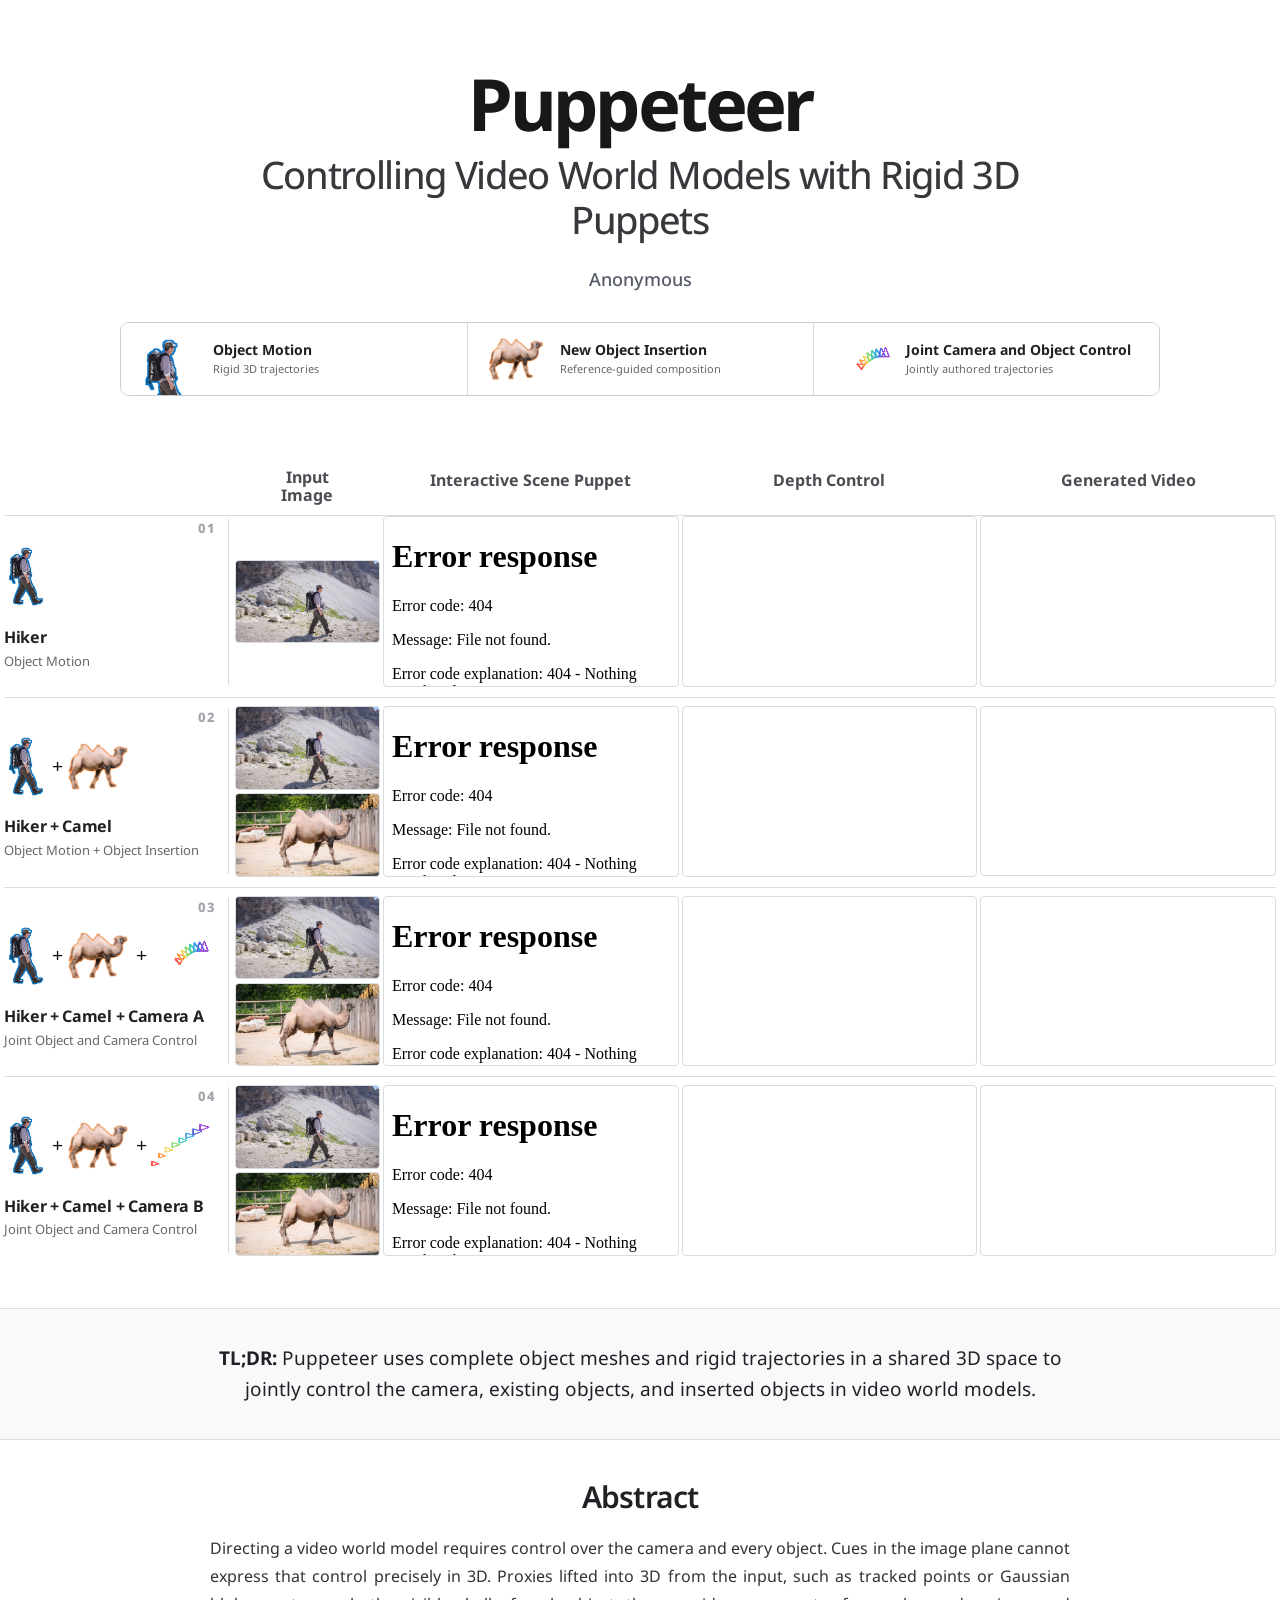
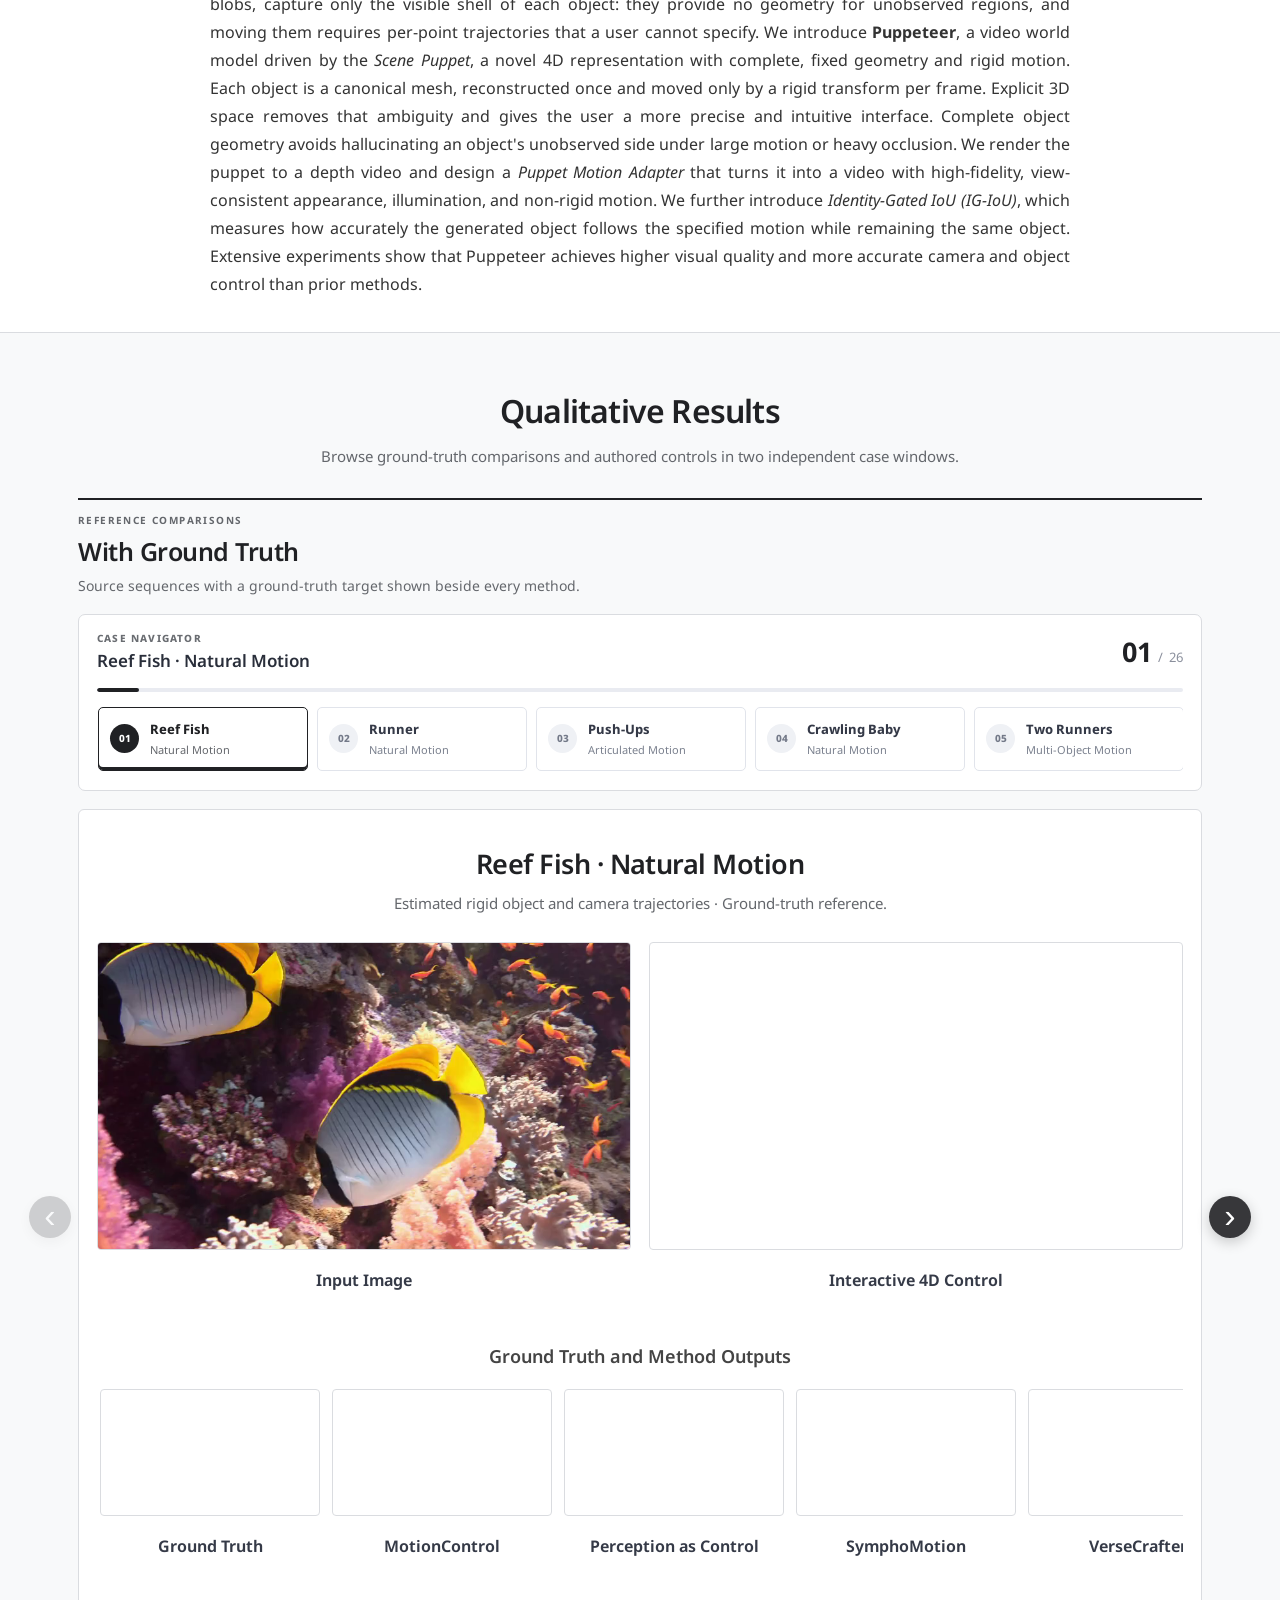
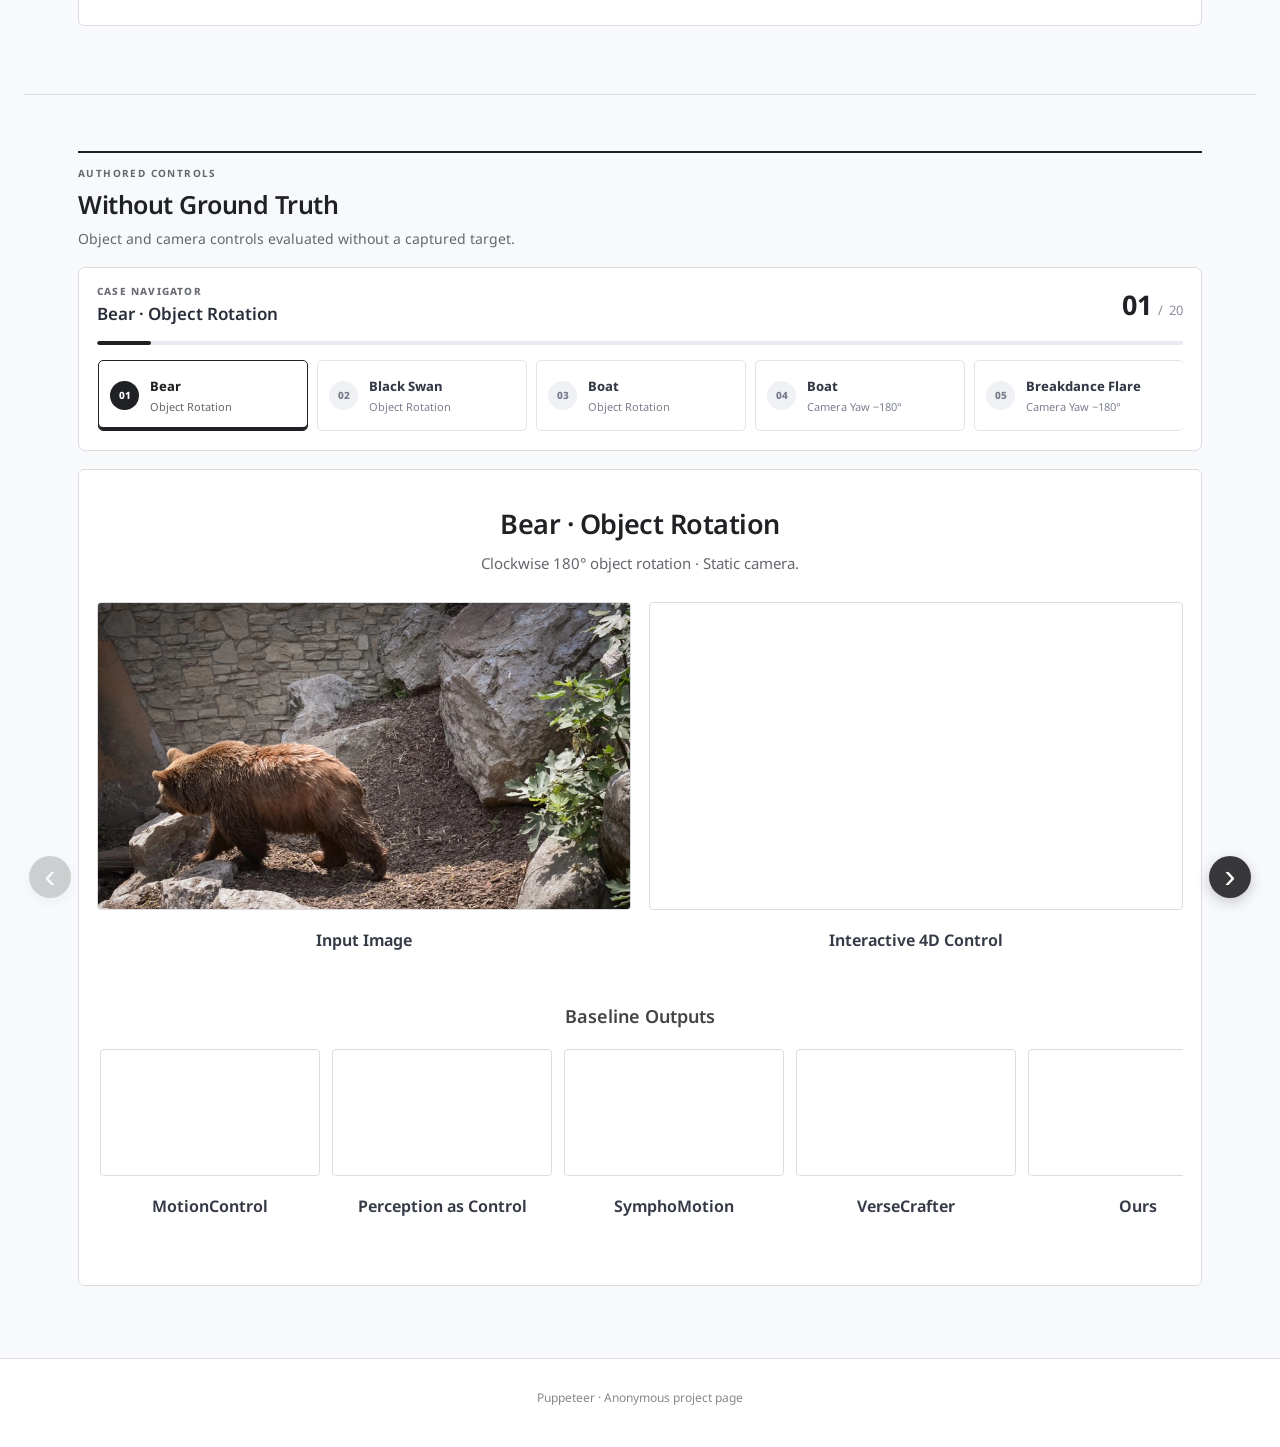
==== index.html @ ed41c6e8 "Add two game-motion GT qualitative cases Co-authored-by: Cursor <cursoragent@cursor.com>" ====
<!doctype html>
<html lang="en">
<head>
  <meta charset="utf-8">
  <meta name="viewport" content="width=device-width, initial-scale=1">
  <meta name="color-scheme" content="light">
  <meta
    name="description"
    content="Puppeteer controls video world models with complete object geometry and rigid motion in a shared 3D space."
  >
  <title>Puppeteer — Controlling Video World Models with Rigid 3D Puppets</title>
  <link
    rel="stylesheet"
    href="https://fonts.googleapis.com/css?family=Google+Sans|Noto+Sans|Castoro"
  >
  <link rel="stylesheet" href="./project-page.css?v=20260909-1542">
  <script defer src="./qualitative-cases.js?v=20260909-1542"></script>
</head>
<body>
  <header class="publication-hero">
    <div class="publication-container">
      <div class="project-name">Puppeteer</div>
      <h1 class="publication-title">
        Controlling Video World Models with Rigid 3D Puppets
      </h1>

      <div class="publication-authors">
        <span class="author-block">Anonymous</span>
      </div>

      <div class="hero-features" aria-label="Puppeteer capabilities">
        <div class="hero-feature is-object-motion">
          <span class="hero-feature-icon" aria-hidden="true">
            <img src="./assets/feature-hiker.png" alt="">
          </span>
          <span>
            <strong>Object Motion</strong>
            <small>Rigid 3D trajectories</small>
          </span>
        </div>
        <div class="hero-feature is-object-insertion">
          <span class="hero-feature-icon" aria-hidden="true">
            <img src="./assets/feature-camel.png" alt="">
          </span>
          <span>
            <strong>New Object Insertion</strong>
            <small>Reference-guided composition</small>
          </span>
        </div>
        <div class="hero-feature is-joint-control">
          <span class="hero-feature-icon" aria-hidden="true">
            <img src="./assets/feature-camera-triangle.png" alt="">
          </span>
          <span>
            <strong>Joint Camera and Object Control</strong>
            <small>Jointly authored trajectories</small>
          </span>
        </div>
      </div>
    </div>
  </header>

  <section class="paper-section is-soft tldr-section">
    <div class="text-container">
      <p class="tldr">
        <strong>TL;DR:</strong>
        Puppeteer uses complete object meshes and rigid trajectories in a
        shared 3D space to jointly control the camera, existing objects, and
        inserted objects in video world models.
      </p>
    </div>
  </section>

  <section class="paper-section abstract-section">
    <div class="text-container">
      <h2 class="section-title">Abstract</h2>
      <p class="abstract-copy">
        Directing a video world model requires control over the camera and
        every object. Cues in the image plane cannot express that control
        precisely in 3D. Proxies lifted into 3D from the input, such as
        tracked points or Gaussian blobs, capture only the visible shell of
        each object: they provide no geometry for unobserved regions, and
        moving them requires per-point trajectories that a user cannot
        specify. We introduce <strong>Puppeteer</strong>, a video world model
        driven by the <em>Scene Puppet</em>, a novel 4D representation with
        complete, fixed geometry and rigid motion. Each object is a canonical
        mesh, reconstructed once and moved only by a rigid transform per
        frame. Explicit 3D space removes that ambiguity and gives the user a
        more precise and intuitive interface. Complete object geometry avoids
        hallucinating an object's unobserved side under large motion or heavy
        occlusion. We render the puppet to a depth video and design a
        <em>Puppet Motion Adapter</em> that turns it into a video with
        high-fidelity, view-consistent appearance, illumination, and non-rigid
        motion. We further introduce <em>Identity-Gated IoU (IG-IoU)</em>,
        which measures how accurately the generated object follows the
        specified motion while remaining the same object. Extensive
        experiments show that Puppeteer achieves higher visual quality and
        more accurate camera and object control than prior methods.
      </p>
    </div>
  </section>

  <section class="teaser-section">
    <main class="teaser-container">
      <div class="teaser-column-headings" aria-hidden="true">
        <span></span>
        <span class="teaser-heading-input">Input<br>Image</span>
        <span class="teaser-heading-puppet">Interactive Scene Puppet</span>
        <span class="teaser-heading-depth">Depth Control</span>
        <span class="teaser-heading-video">Generated Video</span>
      </div>

      <article
        class="case feature-row is-object-motion"
        aria-labelledby="feature-object-motion"
      >
        <aside class="feature-rail">
          <span class="feature-row-index">01</span>
          <div class="feature-row-visual feature-equation" aria-hidden="true">
            <span class="feature-module is-hiker-module">
              <img src="./assets/feature-hiker.png" alt="">
            </span>
          </div>
          <h2 id="feature-object-motion">Hiker</h2>
          <p>Object Motion</p>
        </aside>
        <div class="media-grid">
          <div class="teaser-input-stack is-single-input">
            <figure class="media-card">
              <figcaption class="media-title">Hiker Input</figcaption>
              <div class="media-frame">
                <img
                  src="./assets/case-1-input.png"
                  alt="Input image of a hiker"
                >
              </div>
            </figure>
          </div>

          <figure class="media-card">
            <figcaption class="media-title">
              Interactive Scene Puppet
            </figcaption>
            <div class="media-frame">
              <iframe
                src="./viser-client/?playbackPath=../assets/case-1-scene.viser"
                title="Interactive 4D scene for object motion"
                loading="lazy"
                allow="fullscreen"
              ></iframe>
            </div>
          </figure>

          <figure class="media-card">
            <figcaption class="media-title">Depth Control</figcaption>
            <div class="media-frame">
              <video autoplay muted loop playsinline preload="metadata">
                <source src="./assets/case-1-depth.mp4" type="video/mp4">
              </video>
            </div>
          </figure>

          <figure class="media-card">
            <figcaption class="media-title">Generated Video</figcaption>
            <div class="media-frame">
              <video autoplay muted loop playsinline preload="metadata">
                <source
                  src="./assets/case-1-generated.mp4"
                  type="video/mp4"
                >
              </video>
            </div>
          </figure>
        </div>
      </article>

      <article
        class="case feature-row is-object-insertion"
        aria-labelledby="feature-object-insertion"
      >
        <aside class="feature-rail">
          <span class="feature-row-index">02</span>
          <div class="feature-row-visual feature-equation" aria-hidden="true">
            <span class="feature-module is-hiker-module">
              <img src="./assets/feature-hiker.png" alt="">
            </span>
            <span class="feature-plus">+</span>
            <span class="feature-module is-camel-module">
              <img src="./assets/feature-camel.png" alt="">
            </span>
          </div>
          <h2 id="feature-object-insertion">Hiker + Camel</h2>
          <p>Object Motion + Object Insertion</p>
        </aside>
        <div class="media-grid">
          <div class="teaser-input-stack">
            <figure class="media-card">
              <figcaption class="media-title">Hiker Input</figcaption>
              <div class="media-frame">
                <img
                  src="./assets/case-1-input.png"
                  alt="Original input image of the hiker"
                >
              </div>
            </figure>

            <figure class="media-card">
              <figcaption class="media-title">Camel Input</figcaption>
              <div class="media-frame">
                <img
                  src="./assets/new-object-camel.jpg"
                  alt="Input image of a camel"
                >
              </div>
            </figure>
          </div>

          <figure class="media-card">
            <figcaption class="media-title">
              Interactive Scene Puppet
            </figcaption>
            <div class="media-frame">
              <iframe
                src="./viser-client/?playbackPath=../assets/case-2-scene.viser"
                title="Interactive 4D scene with a newly inserted object"
                loading="lazy"
                allow="fullscreen"
              ></iframe>
            </div>
          </figure>

          <figure class="media-card">
            <figcaption class="media-title">Depth Control</figcaption>
            <div class="media-frame">
              <video autoplay muted loop playsinline preload="metadata">
                <source src="./assets/case-2-depth.mp4" type="video/mp4">
              </video>
            </div>
          </figure>

          <figure class="media-card">
            <figcaption class="media-title">Generated Video</figcaption>
            <div class="media-frame">
              <video autoplay muted loop playsinline preload="metadata">
                <source
                  src="./assets/case-2-generated.mp4"
                  type="video/mp4"
                >
              </video>
            </div>
          </figure>
        </div>
      </article>

      <article
        class="case feature-row is-joint-control"
        aria-labelledby="feature-joint-control-a"
      >
        <aside class="feature-rail">
          <span class="feature-row-index">03</span>
          <div class="feature-row-visual feature-equation" aria-hidden="true">
            <span class="feature-module is-hiker-module">
              <img src="./assets/feature-hiker.png" alt="">
            </span>
            <span class="feature-plus">+</span>
            <span class="feature-module is-camel-module">
              <img src="./assets/feature-camel.png" alt="">
            </span>
            <span class="feature-plus">+</span>
            <span class="feature-module is-camera-module">
              <img src="./assets/feature-camera-triangle.png" alt="">
            </span>
          </div>
          <h2 id="feature-joint-control-a">Hiker + Camel + Camera A</h2>
          <p>Joint Object and Camera Control</p>
        </aside>
        <div class="media-grid">
          <div class="teaser-input-stack">
            <figure class="media-card">
              <figcaption class="media-title">Hiker Input</figcaption>
              <div class="media-frame">
                <img
                  src="./assets/case-1-input.png"
                  alt="Original input image of the hiker"
                >
              </div>
            </figure>

            <figure class="media-card">
              <figcaption class="media-title">Camel Input</figcaption>
              <div class="media-frame">
                <img
                  src="./assets/new-object-camel.jpg"
                  alt="Input image of a camel"
                >
              </div>
            </figure>
          </div>

          <figure class="media-card">
            <figcaption class="media-title">
              Interactive Scene Puppet
            </figcaption>
            <div class="media-frame">
              <iframe
                src="./viser-client/?playbackPath=../assets/case-3-scene.viser"
                title="Interactive 4D scene for camera trajectory A"
                loading="lazy"
                allow="fullscreen"
              ></iframe>
            </div>
          </figure>

          <figure class="media-card">
            <figcaption class="media-title">Depth Control</figcaption>
            <div class="media-frame">
              <video autoplay muted loop playsinline preload="metadata">
                <source src="./assets/case-3-depth.mp4" type="video/mp4">
              </video>
            </div>
          </figure>

          <figure class="media-card">
            <figcaption class="media-title">Generated Video</figcaption>
            <div class="media-frame">
              <video autoplay muted loop playsinline preload="metadata">
                <source
                  src="./assets/case-3-generated.mp4"
                  type="video/mp4"
                >
              </video>
            </div>
          </figure>
        </div>
      </article>

      <article
        class="case feature-row is-joint-control"
        aria-labelledby="feature-joint-control-b"
      >
        <aside class="feature-rail">
          <span class="feature-row-index">04</span>
          <div class="feature-row-visual feature-equation" aria-hidden="true">
            <span class="feature-module is-hiker-module">
              <img src="./assets/feature-hiker.png" alt="">
            </span>
            <span class="feature-plus">+</span>
            <span class="feature-module is-camel-module">
              <img src="./assets/feature-camel.png" alt="">
            </span>
            <span class="feature-plus">+</span>
            <span class="feature-module is-camera-module">
              <img src="./assets/feature-camera-path-b.png" alt="">
            </span>
          </div>
          <h2 id="feature-joint-control-b">Hiker + Camel + Camera B</h2>
          <p>Joint Object and Camera Control</p>
        </aside>
        <div class="media-grid">
          <div class="teaser-input-stack">
            <figure class="media-card">
              <figcaption class="media-title">Hiker Input</figcaption>
              <div class="media-frame">
                <img
                  src="./assets/case-1-input.png"
                  alt="Original input image of the hiker"
                >
              </div>
            </figure>

            <figure class="media-card">
              <figcaption class="media-title">Camel Input</figcaption>
              <div class="media-frame">
                <img
                  src="./assets/new-object-camel.jpg"
                  alt="Input image of a camel"
                >
              </div>
            </figure>
          </div>

          <figure class="media-card">
            <figcaption class="media-title">
              Interactive Scene Puppet
            </figcaption>
            <div class="media-frame">
              <iframe
                src="./viser-client/?playbackPath=../assets/case-5-scene.viser"
                title="Interactive 4D scene for camera trajectory B"
                loading="lazy"
                allow="fullscreen"
              ></iframe>
            </div>
          </figure>

          <figure class="media-card">
            <figcaption class="media-title">Depth Control</figcaption>
            <div class="media-frame">
              <video autoplay muted loop playsinline preload="metadata">
                <source src="./assets/case-5-depth.mp4" type="video/mp4">
              </video>
            </div>
          </figure>

          <figure class="media-card">
            <figcaption class="media-title">Generated Video</figcaption>
            <div class="media-frame">
              <video autoplay muted loop playsinline preload="metadata">
                <source
                  src="./assets/case-5-generated.mp4"
                  type="video/mp4"
                >
              </video>
            </div>
          </figure>
        </div>
      </article>
    </main>
  </section>

  <section class="qualitative-section">
    <div class="qualitative-container">
      <header class="qualitative-header">
        <h2>Qualitative Results</h2>
        <p>
          Browse ground-truth comparisons and authored controls in two
          independent case windows.
        </p>
      </header>

      <section
        class="qualitative-group"
        aria-labelledby="ground-truth-results-title"
      >
        <header class="qualitative-group-header">
          <span>Reference Comparisons</span>
          <h3 id="ground-truth-results-title">With Ground Truth</h3>
          <p>
            Source sequences with a ground-truth target shown beside every
            method.
          </p>
        </header>
        <div
          id="qualitative-ground-truth-cases"
          class="qualitative-cases"
        ></div>
      </section>

      <section
        class="qualitative-group"
        aria-labelledby="no-ground-truth-results-title"
      >
        <header class="qualitative-group-header">
          <span>Authored Controls</span>
          <h3 id="no-ground-truth-results-title">Without Ground Truth</h3>
          <p>
            Object and camera controls evaluated without a captured target.
          </p>
        </header>
        <div
          id="qualitative-no-ground-truth-cases"
          class="qualitative-cases"
        ></div>
      </section>
      <noscript>
        <p class="javascript-note">
          JavaScript is required to load the qualitative comparisons.
        </p>
      </noscript>
    </div>
  </section>

  <footer class="site-footer">
    Puppeteer · Anonymous project page
  </footer>
</body>
</html>
---- project-page.css ----
:root {
  --paper-blue: #202124;
  --paper-violet: #202124;
  --paper-ink: #202124;
  --paper-muted: #64676c;
  --paper-line: #dadce0;
  --paper-soft: #f8f9fa;
  --paper-tint: #f8f9fa;
}

* {
  box-sizing: border-box;
}

html {
  scroll-behavior: smooth;
}

body {
  display: flex;
  flex-direction: column;
  margin: 0;
  background: #fff;
  color: var(--paper-ink);
  font-family: "Noto Sans", Arial, sans-serif;
  line-height: 1.5;
}

.publication-hero {
  position: relative;
  order: 1;
  overflow: hidden;
  padding: 68px 24px 42px;
  background: #fff;
  text-align: center;
}

.publication-container {
  position: relative;
  width: min(100%, 1040px);
  margin: 0 auto;
}

.project-name {
  margin-bottom: 13px;
  color: #17181a;
  font-family: "Google Sans", "Noto Sans", sans-serif;
  font-size: clamp(44px, 6vw, 72px);
  font-weight: 700;
  letter-spacing: -0.05em;
  line-height: 0.98;
}

.publication-title {
  max-width: 900px;
  margin: 0 auto 22px;
  color: #36383c;
  font-family: "Google Sans", "Noto Sans", sans-serif;
  font-size: clamp(25px, 3vw, 38px);
  font-weight: 450;
  letter-spacing: -0.035em;
  line-height: 1.2;
}

.publication-authors {
  color: #575c69;
  font-family: "Google Sans", "Noto Sans", sans-serif;
  font-size: 18px;
  font-weight: 500;
  line-height: 1.6;
}

.author-block {
  display: inline-block;
}

.is-object-motion {
  --feature-color: #0070c0;
  --feature-rgb: 0 112 192;
}

.is-object-insertion {
  --feature-color: #ed7d31;
  --feature-rgb: 237 125 49;
}

.is-joint-control {
  --feature-color: #7554d6;
  --feature-rgb: 117 84 214;
}

.hero-features {
  display: grid;
  grid-template-columns: repeat(3, minmax(0, 1fr));
  gap: 0;
  width: min(100%, 1040px);
  margin: 28px auto 0;
  overflow: hidden;
  border: 1px solid #c9cdd2;
  border-radius: 9px;
}

.hero-feature {
  display: flex;
  align-items: center;
  gap: 13px;
  min-width: 0;
  padding: 13px 17px;
  border-left: 1px solid var(--paper-line);
  background: #fff;
  text-align: left;
}

.hero-feature:first-child {
  border-left: 0;
}

.hero-feature-icon {
  display: grid;
  flex: none;
  width: 62px;
  height: 46px;
  place-items: center;
}

.hero-feature-icon img {
  width: 100%;
  height: 100%;
  object-fit: contain;
}

.hero-feature strong,
.hero-feature small {
  display: block;
}

.hero-feature strong {
  color: var(--paper-ink);
  font-size: 14px;
  font-weight: 700;
  line-height: 1.25;
  white-space: nowrap;
}

.hero-feature small {
  margin-top: 3px;
  color: var(--paper-muted);
  font-size: 11px;
  line-height: 1.3;
}

.paper-section {
  padding: 34px 24px;
}

.paper-section.is-soft {
  border-top: 1px solid var(--paper-line);
  border-bottom: 1px solid var(--paper-line);
  background: var(--paper-soft);
}

.tldr-section {
  order: 3;
}

.abstract-section {
  order: 4;
}

.text-container {
  width: min(100%, 860px);
  margin: 0 auto;
}

.section-title {
  margin: 0 0 15px;
  font-family: "Google Sans", "Noto Sans", sans-serif;
  font-size: 30px;
  font-weight: 600;
  letter-spacing: -0.025em;
  text-align: center;
}

.tldr {
  margin: 0;
  font-size: 19px;
  line-height: 1.65;
  text-align: center;
}

.tldr strong {
  color: var(--paper-ink);
}

.abstract-copy {
  margin: 0;
  color: #333;
  font-family: "Noto Sans", sans-serif;
  font-size: 16px;
  line-height: 1.75;
  text-align: justify;
}

.teaser-section {
  order: 2;
  padding: 30px 4px 42px;
}

main.teaser-container {
  width: 100%;
  margin: 0 auto;
  padding: 0;
}

.teaser-column-headings {
  display: grid;
  grid-template-columns:
    228px
    minmax(0, 0.49fr)
    repeat(3, minmax(0, 1fr));
  gap: 3px;
  padding: 0 0 11px;
  border-bottom: 1px solid var(--paper-line);
  color: #4a4d52;
  font-family: "Google Sans", "Noto Sans", sans-serif;
  font-size: 16px;
  font-weight: 700;
  text-align: center;
}

.teaser-heading-input {
  grid-column: 2;
  line-height: 1.15;
}

.teaser-heading-puppet {
  grid-column: 3;
}

.teaser-heading-depth {
  grid-column: 4;
}

.teaser-heading-video {
  grid-column: 5;
}

.case {
  display: grid;
  grid-template-columns: minmax(215px, 225px) minmax(0, 1fr);
  align-items: center;
  gap: 6px;
  padding: 8px 0 10px;
  border-top: 1px solid var(--paper-line);
}

.case:first-of-type {
  border-top: 0;
  padding-top: 0;
}

.feature-rail {
  position: relative;
  display: flex;
  min-height: 166px;
  flex-direction: column;
  align-items: flex-start;
  justify-content: center;
  padding: 6px 12px 6px 0;
  border-right: 1px solid var(--paper-line);
  background: transparent;
}

.feature-row-index {
  position: absolute;
  top: 0;
  right: 12px;
  color: #a0a4aa;
  font-family: "Google Sans", "Noto Sans", sans-serif;
  font-size: 13px;
  font-weight: 800;
  letter-spacing: 0.06em;
}

.feature-row-visual {
  display: block;
  width: 100%;
  height: 88px;
  margin-bottom: 7px;
}

.feature-row-visual img {
  width: 100%;
  height: 100%;
  object-fit: contain;
  object-position: center;
}

.feature-equation {
  display: flex;
  align-items: center;
  gap: 4px;
  white-space: nowrap;
}

.feature-module {
  display: grid;
  flex: none;
  height: 84px;
  place-items: center;
}

.is-hiker-module {
  width: 44px;
}

.is-camel-module {
  width: 68px;
}

.is-camera-module {
  width: 64px;
}

.feature-plus {
  display: grid;
  flex: none;
  width: 8px;
  color: #111;
  font-family: Arial, sans-serif;
  font-size: 19px;
  font-weight: 500;
  line-height: 1;
  place-items: center;
}

.feature-rail h2 {
  margin: 0;
  color: var(--paper-ink);
  font-family: "Google Sans", "Noto Sans", sans-serif;
  font-size: 16px;
  font-weight: 700;
  letter-spacing: -0.02em;
  line-height: 1.18;
  white-space: nowrap;
}

.feature-rail p {
  margin: 5px 0 0;
  color: var(--paper-muted);
  font-size: 13px;
  line-height: 1.45;
  white-space: nowrap;
}

.feature-row .media-title {
  display: none;
}

.case-details {
  position: relative;
  flex: none;
  color: var(--paper-muted);
  font-size: 12px;
  text-align: right;
}

.case-details summary {
  cursor: pointer;
  user-select: none;
}

.case-details code {
  display: block;
  max-width: min(520px, 70vw);
  margin-top: 7px;
  overflow-wrap: anywhere;
  color: #555;
  font-size: 11px;
}

.media-grid {
  display: grid;
  grid-template-columns:
    minmax(0, 0.49fr)
    repeat(3, minmax(0, 1fr));
  align-items: start;
  gap: 3px;
}

.teaser-input-stack {
  display: grid;
  align-self: stretch;
  gap: 3px;
}

.teaser-input-stack.is-single-input {
  align-items: center;
}

.media-card {
  display: flex;
  min-width: 0;
  flex-direction: column-reverse;
  margin: 0;
  text-align: center;
}

.media-title {
  display: flex;
  align-items: center;
  justify-content: center;
  min-height: 42px;
  margin: 9px 0 0;
  color: #353a47;
  font-size: 16px;
  font-weight: 650;
}

.media-frame {
  position: relative;
  width: 100%;
  overflow: hidden;
  aspect-ratio: 832 / 480;
  border: 1px solid var(--paper-line);
  border-radius: 4px;
  background: #fff;
  box-shadow: none;
}

.media-frame > img,
.media-frame > video,
.media-frame > iframe,
.video-stack > video {
  display: block;
  width: 100%;
  height: 100%;
  border: 0;
  object-fit: cover;
}

.qualitative-section {
  order: 5;
  padding: 54px 24px 72px;
  border-top: 1px solid var(--paper-line);
  background: var(--paper-soft);
}

.qualitative-container {
  width: min(100%, 1740px);
  margin: 0 auto;
}

.qualitative-header {
  max-width: 850px;
  margin: 0 auto 30px;
  text-align: center;
}

.qualitative-header h2 {
  margin: 0 0 10px;
  font-family: "Google Sans", "Noto Sans", sans-serif;
  font-size: 32px;
  font-weight: 600;
  letter-spacing: -0.025em;
}

.qualitative-header p,
.qualitative-case-heading p {
  margin: 0;
  color: var(--paper-muted);
  font-size: 15px;
}

.qualitative-group + .qualitative-group {
  margin-top: 68px;
  padding-top: 56px;
  border-top: 1px solid var(--paper-line);
}

.qualitative-group-header {
  margin: 0 54px 18px;
  padding-top: 13px;
  border-top: 2px solid var(--paper-ink);
}

.qualitative-group-header > span {
  display: block;
  margin-bottom: 5px;
  color: var(--paper-muted);
  font-size: 10px;
  font-weight: 700;
  letter-spacing: 0.14em;
  text-transform: uppercase;
}

.qualitative-group-header h3 {
  margin: 0 0 5px;
  font-family: "Google Sans", "Noto Sans", sans-serif;
  font-size: 25px;
  font-weight: 600;
  letter-spacing: -0.02em;
}

.qualitative-group-header p {
  margin: 0;
  color: var(--paper-muted);
  font-size: 14px;
}

.qualitative-carousel {
  position: relative;
  padding: 0 54px;
  outline: none;
}

.qualitative-progress {
  margin-bottom: 18px;
  padding: 17px 18px 11px;
  border: 1px solid var(--paper-line);
  border-radius: 7px;
  background: #fff;
  box-shadow: none;
}

.qualitative-progress-heading {
  display: flex;
  align-items: center;
  justify-content: space-between;
  gap: 20px;
}

.qualitative-progress-kicker {
  display: block;
  color: #6a6d72;
  font-size: 10px;
  font-weight: 800;
  letter-spacing: 0.12em;
  line-height: 1.2;
  text-transform: uppercase;
}

.qualitative-progress-current-title {
  display: block;
  margin-top: 4px;
  color: #292e3a;
  font-family: "Google Sans", "Noto Sans", sans-serif;
  font-size: 17px;
  font-weight: 600;
}

.qualitative-progress-count {
  display: flex;
  flex: none;
  align-items: baseline;
  gap: 6px;
  color: #8a8f9c;
  font-size: 13px;
}

.qualitative-progress-count strong {
  color: var(--paper-ink);
  font-family: "Google Sans", "Noto Sans", sans-serif;
  font-size: 27px;
  line-height: 1;
}

.qualitative-progress-bar {
  height: 4px;
  margin-top: 14px;
  overflow: hidden;
  border-radius: 999px;
  background: #e9ebf1;
}

.qualitative-progress-bar > span {
  display: block;
  width: 0;
  height: 100%;
  border-radius: inherit;
  background: var(--paper-ink);
  transition: width 360ms ease;
}

.qualitative-progress-list {
  position: relative;
  display: flex;
  gap: 9px;
  margin-top: 13px;
  padding: 2px 1px 8px;
  overflow-x: auto;
  overscroll-behavior-x: contain;
  scrollbar-color: #bdc5db transparent;
  scrollbar-width: thin;
}

.qualitative-progress-item {
  position: relative;
  display: grid;
  flex: 0 0 210px;
  grid-template-columns: 31px minmax(0, 1fr);
  align-items: center;
  gap: 9px;
  min-height: 64px;
  padding: 9px 11px;
  overflow: hidden;
  border: 1px solid #e1e4eb;
  border-radius: 5px;
  background: #fff;
  color: #343947;
  font: inherit;
  text-align: left;
  cursor: pointer;
  transition:
    border-color 180ms ease,
    box-shadow 180ms ease,
    color 180ms ease,
    transform 180ms ease;
}

.qualitative-progress-item:hover {
  border-color: #8b8f95;
}

.qualitative-progress-number {
  display: grid;
  width: 29px;
  height: 29px;
  border-radius: 50%;
  background: #eff1f5;
  color: #737988;
  font-size: 10px;
  font-weight: 800;
  place-items: center;
}

.qualitative-progress-copy {
  min-width: 0;
}

.qualitative-progress-copy strong {
  display: block;
  overflow: hidden;
  text-overflow: ellipsis;
  white-space: nowrap;
}

.qualitative-progress-copy strong {
  font-size: 13px;
  font-weight: 750;
}

.qualitative-progress-copy small {
  display: -webkit-box;
  margin-top: 3px;
  overflow: hidden;
  color: #7a808e;
  font-size: 11px;
  line-height: 1.3;
  white-space: normal;
  -webkit-box-orient: vertical;
  -webkit-line-clamp: 2;
}

.qualitative-progress-item.is-complete {
  border-color: #cfd2d6;
  background: #fff;
}

.qualitative-progress-item.is-complete .qualitative-progress-number {
  background: #e6e8eb;
  color: #52565b;
}

.qualitative-progress-item.is-active {
  border-color: var(--paper-ink);
  background: #fff;
  box-shadow: inset 0 -3px 0 var(--paper-ink);
  color: var(--paper-ink);
}

.qualitative-progress-item.is-active .qualitative-progress-number {
  background: var(--paper-ink);
  color: #fff;
}

.qualitative-progress-item.is-active .qualitative-progress-copy small {
  color: var(--paper-muted);
}

.qualitative-progress-item:focus-visible {
  outline: 3px solid rgb(32 33 36 / 18%);
  outline-offset: 2px;
}

.qualitative-carousel-stage {
  position: relative;
}

.qualitative-carousel-viewport {
  overflow: hidden;
  border: 1px solid var(--paper-line);
  border-radius: 6px;
  background: #fff;
  box-shadow: none;
}

.qualitative-carousel-track {
  display: flex;
  align-items: flex-start;
  transition: transform 420ms cubic-bezier(0.22, 1, 0.36, 1);
  will-change: transform;
}

.qualitative-carousel .qualitative-case {
  flex: 0 0 100%;
  min-width: 0;
  padding: 34px 18px 42px;
  border: 0;
}

.qualitative-carousel .qualitative-case + .qualitative-case {
  margin-top: 0;
}

.qualitative-carousel-button {
  position: absolute;
  z-index: 4;
  top: 50%;
  display: grid;
  width: 42px;
  height: 42px;
  padding: 0 0 4px;
  transform: translateY(-50%);
  border: 0;
  border-radius: 50%;
  background: rgb(28 28 31 / 88%);
  box-shadow: 0 4px 14px rgb(0 0 0 / 20%);
  color: #fff;
  font: 400 34px/1 Arial, sans-serif;
  cursor: pointer;
  place-items: center;
  transition:
    opacity 160ms ease,
    transform 160ms ease,
    background 160ms ease;
}

.qualitative-carousel-button.is-previous {
  left: -49px;
}

.qualitative-carousel-button.is-next {
  right: -49px;
}

.qualitative-carousel-button:hover:not(:disabled),
.qualitative-carousel-button:focus-visible {
  background: #000;
  transform: translateY(-50%) scale(1.06);
}

.qualitative-carousel-button:focus-visible {
  outline: 3px solid rgb(57 119 255 / 35%);
  outline-offset: 3px;
}

.qualitative-carousel-button:disabled {
  opacity: 0.22;
  cursor: default;
}

.qualitative-carousel-status {
  position: absolute;
  width: 1px;
  height: 1px;
  margin: -1px;
  overflow: hidden;
  clip: rect(0 0 0 0);
  clip-path: inset(50%);
  white-space: nowrap;
}

.qualitative-case {
  padding: 34px 0 50px;
  border-top: 1px solid var(--paper-line);
}

.qualitative-case + .qualitative-case {
  margin-top: 6px;
}

.qualitative-case-heading {
  margin-bottom: 28px;
  text-align: center;
}

.qualitative-case-heading h3 {
  margin: 0 0 7px;
  font-family: "Google Sans", "Noto Sans", sans-serif;
  font-size: 27px;
  font-weight: 600;
  letter-spacing: -0.02em;
}

.qualitative-control-row,
.qualitative-baseline-row {
  display: grid;
  align-items: start;
}

.qualitative-control-row {
  grid-template-columns: repeat(2, minmax(0, 1fr));
  gap: 18px;
  width: min(100%, 1320px);
  margin: 0 auto;
}

.baseline-output-title {
  margin: 42px 0 15px;
  color: #444;
  font-family: "Google Sans", "Noto Sans", sans-serif;
  font-size: 18px;
  font-weight: 600;
  text-align: center;
}

.qualitative-baseline-row {
  grid-template-columns: repeat(5, minmax(220px, 1fr));
  gap: 12px;
  width: 100%;
  padding: 4px 3px 15px;
  overflow-x: auto;
  overflow-y: hidden;
  overscroll-behavior-x: contain;
}

.qualitative-baseline-row.has-ground-truth {
  grid-template-columns: repeat(6, minmax(220px, 1fr));
}

.qualitative-baseline-row .media-title {
  min-height: 43px;
  font-size: 16px;
}

.javascript-note {
  margin: 1rem 0 0;
  color: var(--paper-muted);
  text-align: center;
}

.site-footer {
  order: 6;
  padding: 30px 24px 40px;
  border-top: 1px solid var(--paper-line);
  color: #888;
  font-size: 12px;
  text-align: center;
}

@media (max-width: 1100px) {
  .case {
    grid-template-columns: 225px minmax(0, 1fr);
    align-items: flex-start;
  }

  .media-grid {
    grid-template-columns: repeat(2, minmax(0, 1fr));
    gap: 12px 8px;
  }

  .teaser-column-headings {
    display: none;
  }

  .feature-row .media-title {
    display: flex;
  }
}

@media (max-width: 680px) {
  .publication-hero {
    padding: 54px 18px 38px;
  }

  .publication-authors {
    font-size: 16px;
  }

  .hero-features {
    grid-template-columns: 1fr;
    width: min(100%, 430px);
  }

  .hero-feature {
    border-top: 1px solid var(--paper-line);
    border-left: 0;
  }

  .hero-feature:first-child {
    border-top: 0;
  }

  .paper-section,
  .teaser-section,
  .qualitative-section {
    padding-right: 14px;
    padding-left: 14px;
  }

  .case {
    grid-template-columns: 1fr;
    gap: 9px;
    padding: 16px 0 18px;
  }

  .feature-rail {
    display: flex;
    min-height: 0;
    align-items: flex-start;
    padding: 13px 42px 15px 13px;
    border-right: 0;
    border-bottom: 1px solid var(--paper-line);
  }

  .feature-row-visual {
    width: 100%;
    height: 72px;
    margin: 0 0 7px;
  }

  .feature-rail h2 {
    align-self: auto;
    font-size: 18px;
  }

  .feature-rail p {
    align-self: auto;
    margin-top: 3px;
  }

  .case-details {
    margin-top: 12px;
    text-align: left;
  }

  .media-grid {
    grid-template-columns: 1fr;
  }

  .qualitative-control-row {
    grid-template-columns: 1fr;
  }

  .qualitative-carousel {
    padding: 0;
  }

  .qualitative-group + .qualitative-group {
    margin-top: 48px;
    padding-top: 40px;
  }

  .qualitative-group-header {
    margin-right: 0;
    margin-left: 0;
  }

  .qualitative-progress {
    margin-bottom: 13px;
    padding: 14px 12px 8px;
  }

  .qualitative-progress-heading {
    align-items: flex-start;
    gap: 12px;
  }

  .qualitative-progress-current-title {
    font-size: 14px;
  }

  .qualitative-progress-count {
    gap: 4px;
  }

  .qualitative-progress-count strong {
    font-size: 23px;
  }

  .qualitative-progress-item {
    flex-basis: 178px;
  }

  .qualitative-carousel .qualitative-case {
    padding: 28px 11px 34px;
  }

  .qualitative-carousel-button {
    top: 48%;
    width: 38px;
    height: 38px;
    background: rgb(20 20 22 / 78%);
    font-size: 31px;
  }

  .qualitative-carousel-button.is-previous {
    left: 6px;
  }

  .qualitative-carousel-button.is-next {
    right: 6px;
  }
}

@media (prefers-reduced-motion: reduce) {
  .qualitative-carousel-track,
  .qualitative-progress-bar > span,
  .qualitative-progress-item {
    transition: none;
  }
}
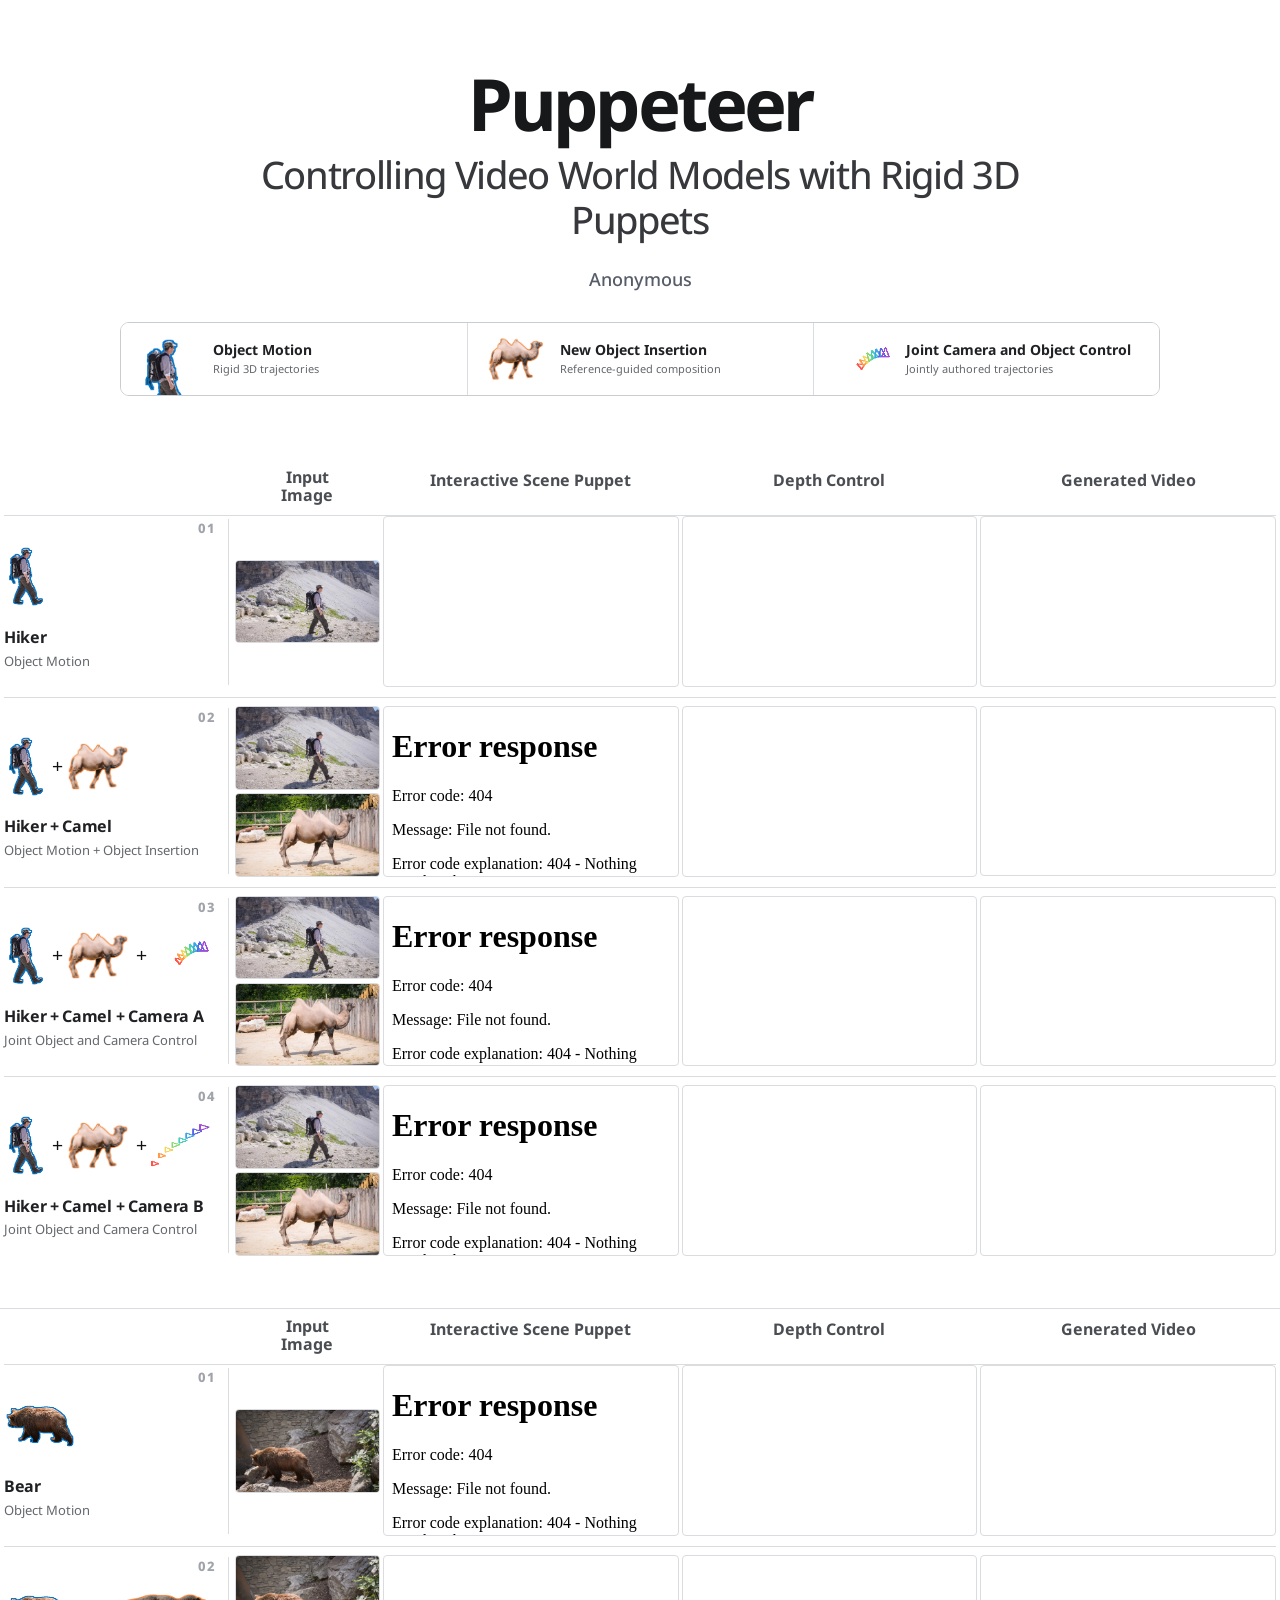
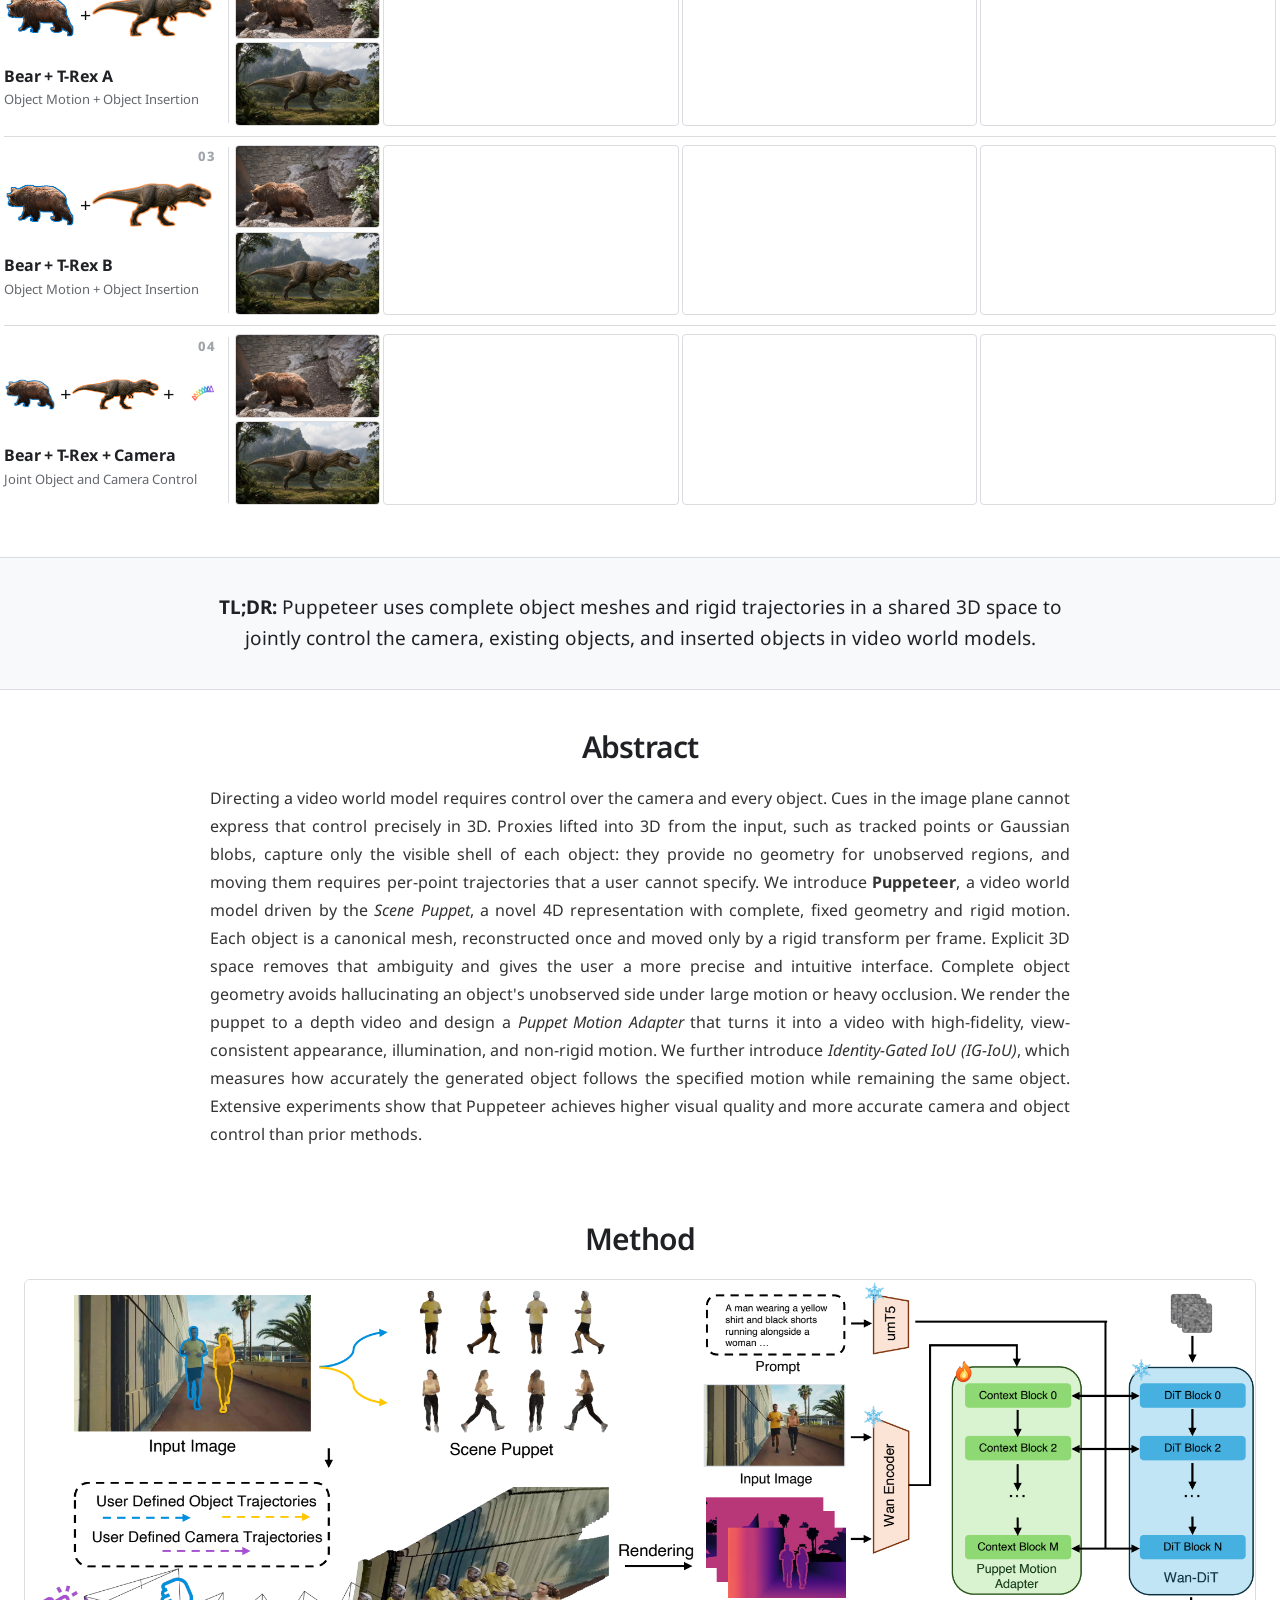
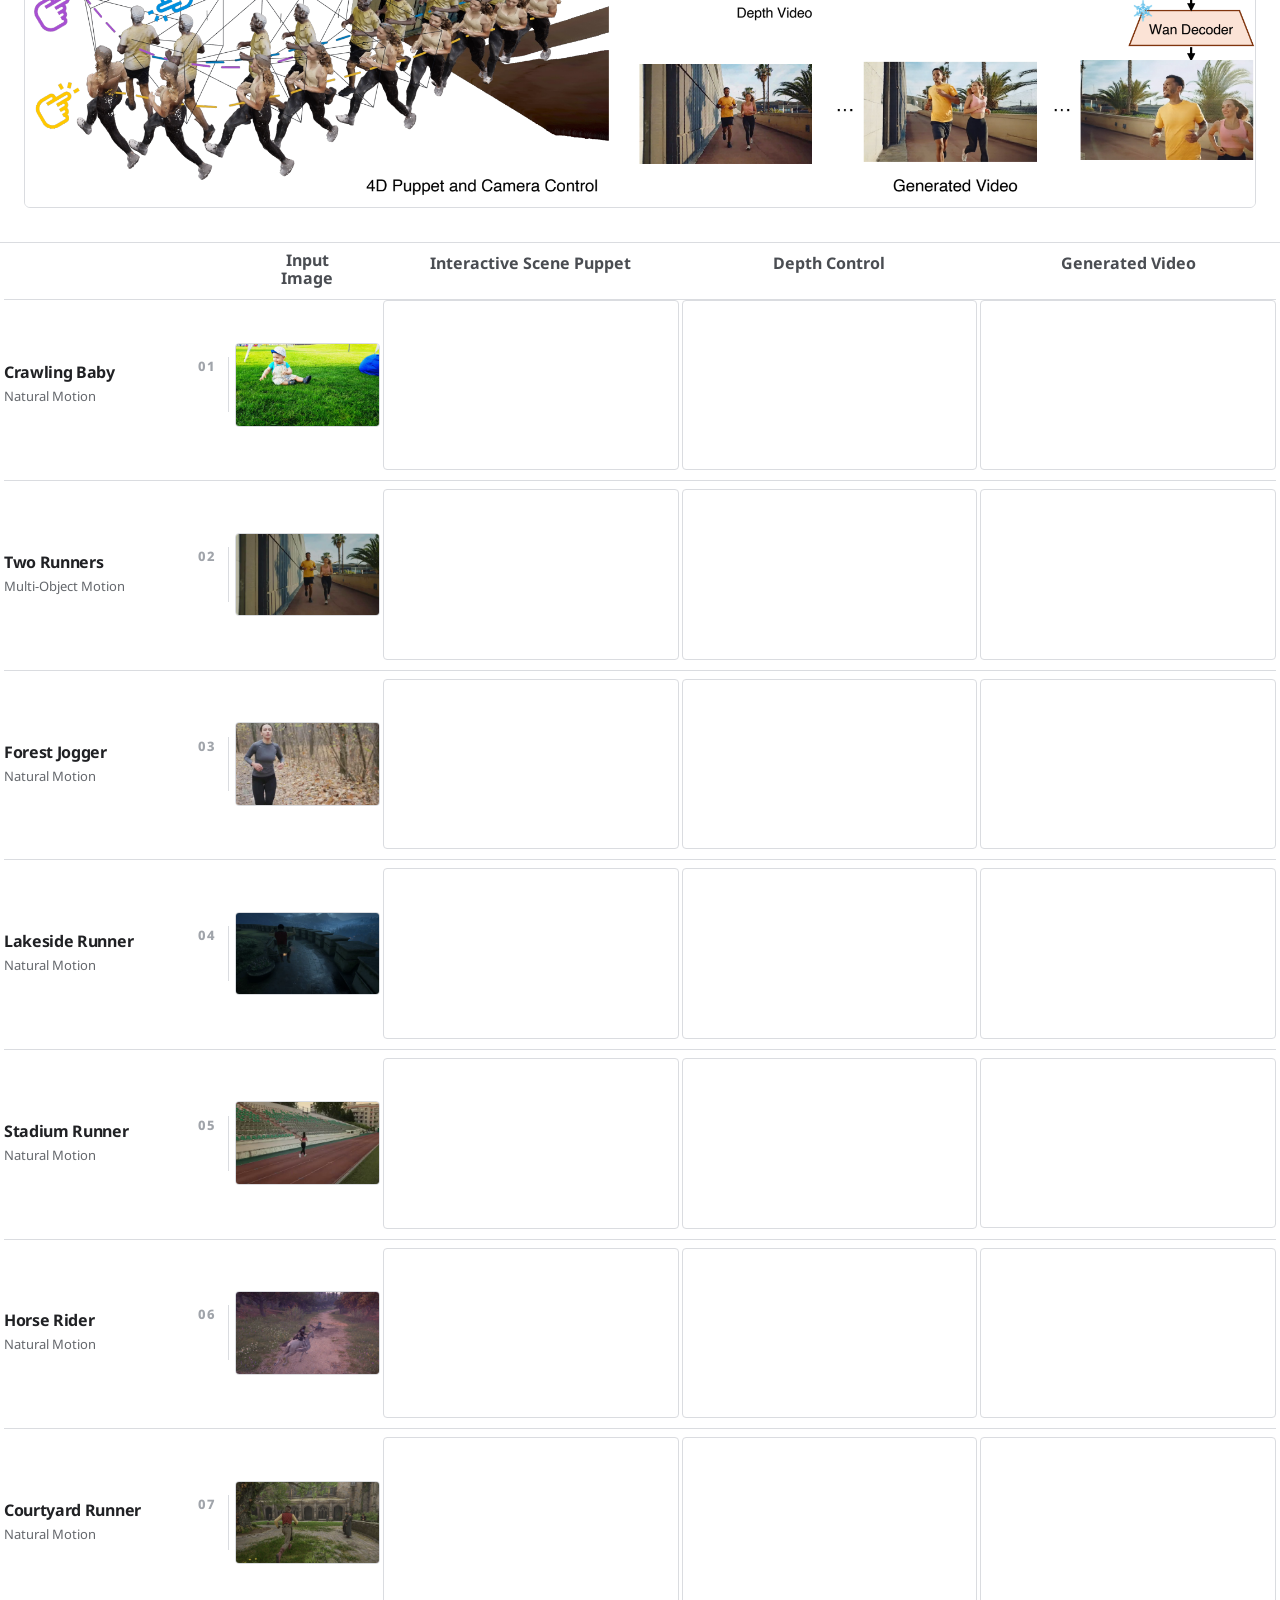
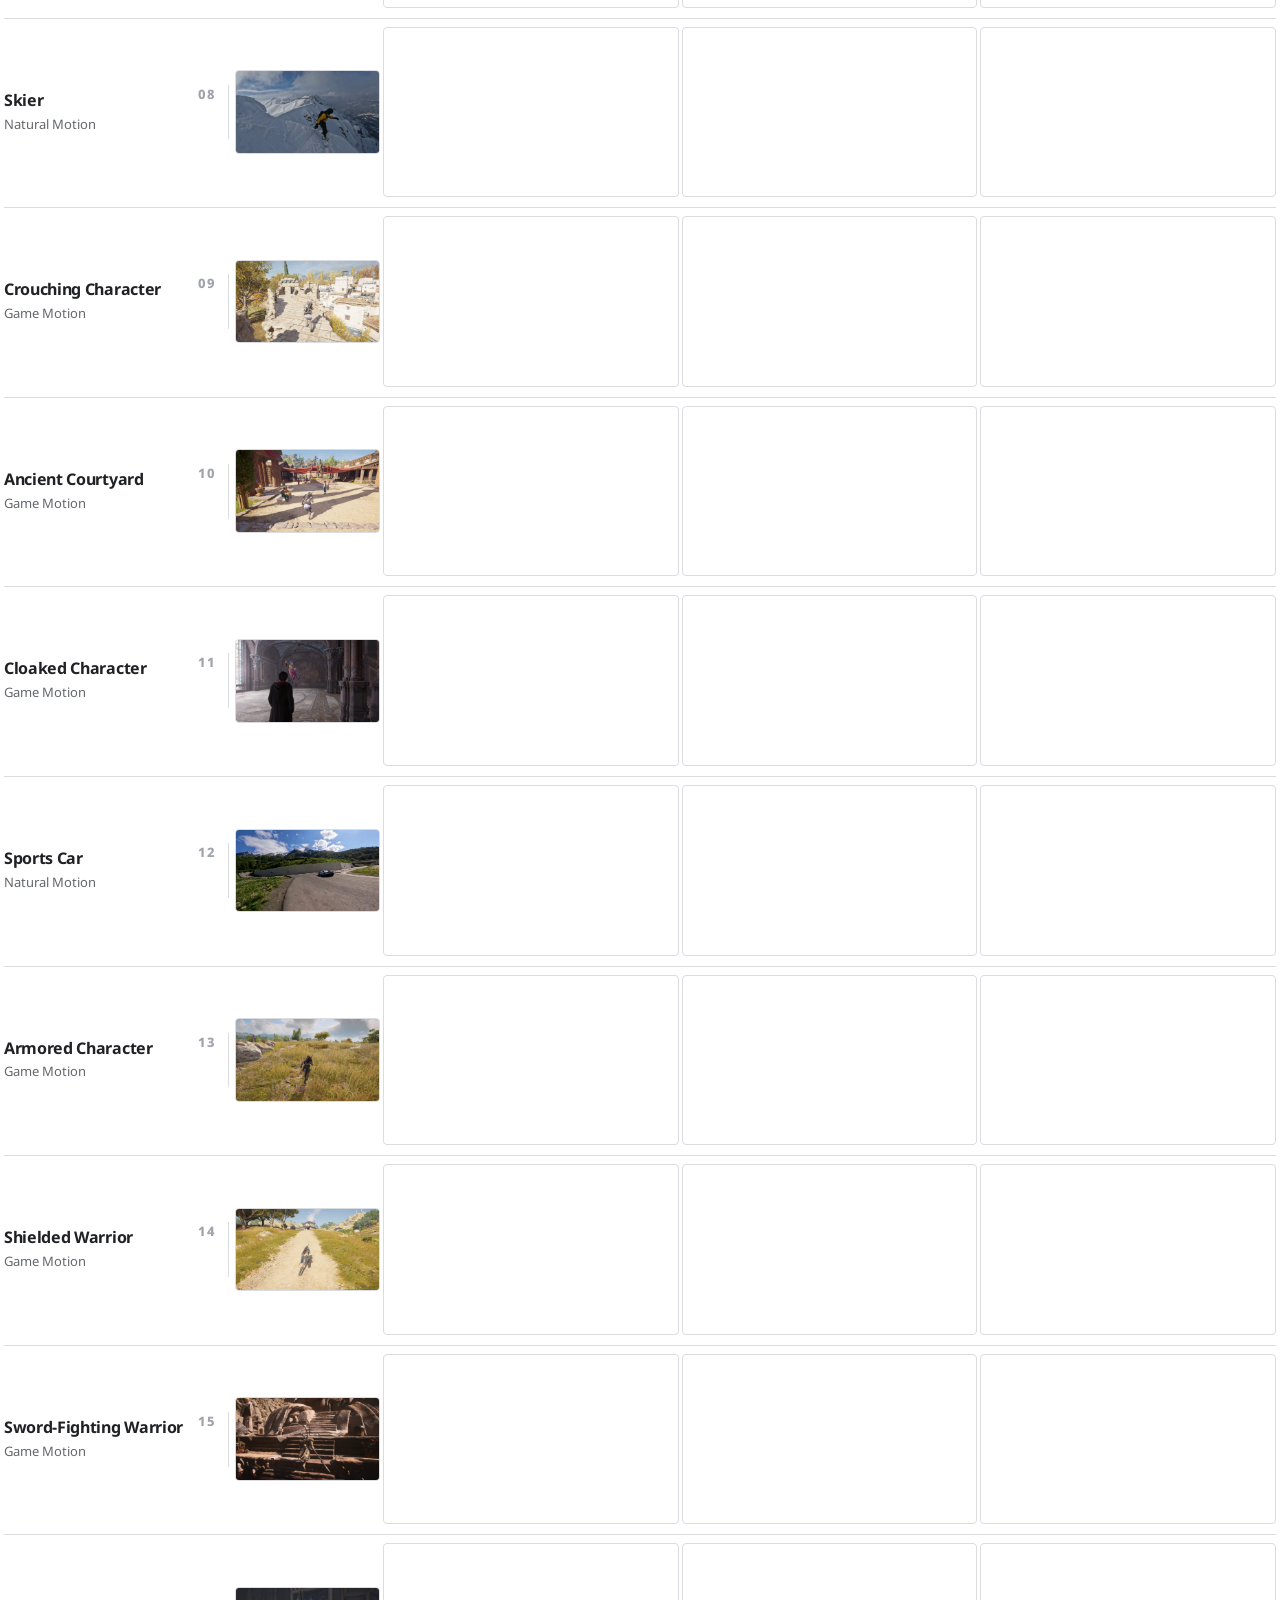
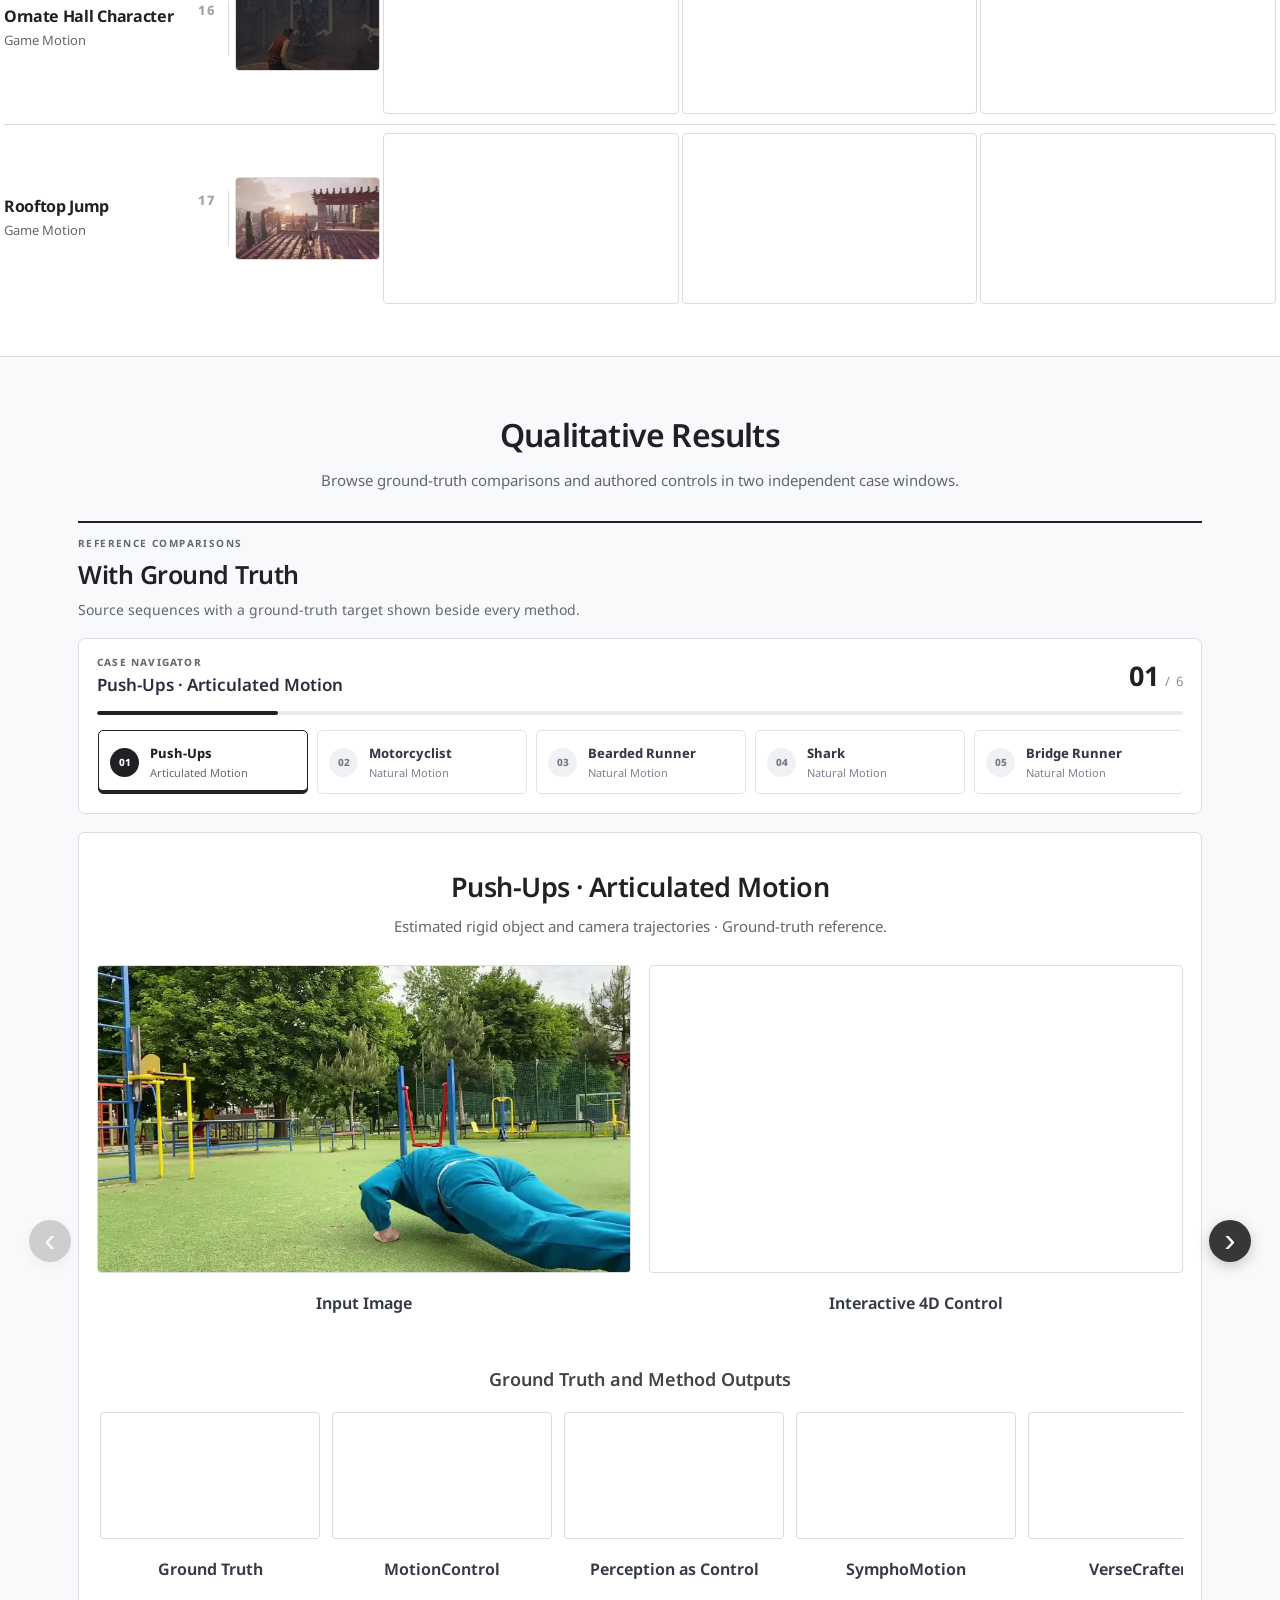
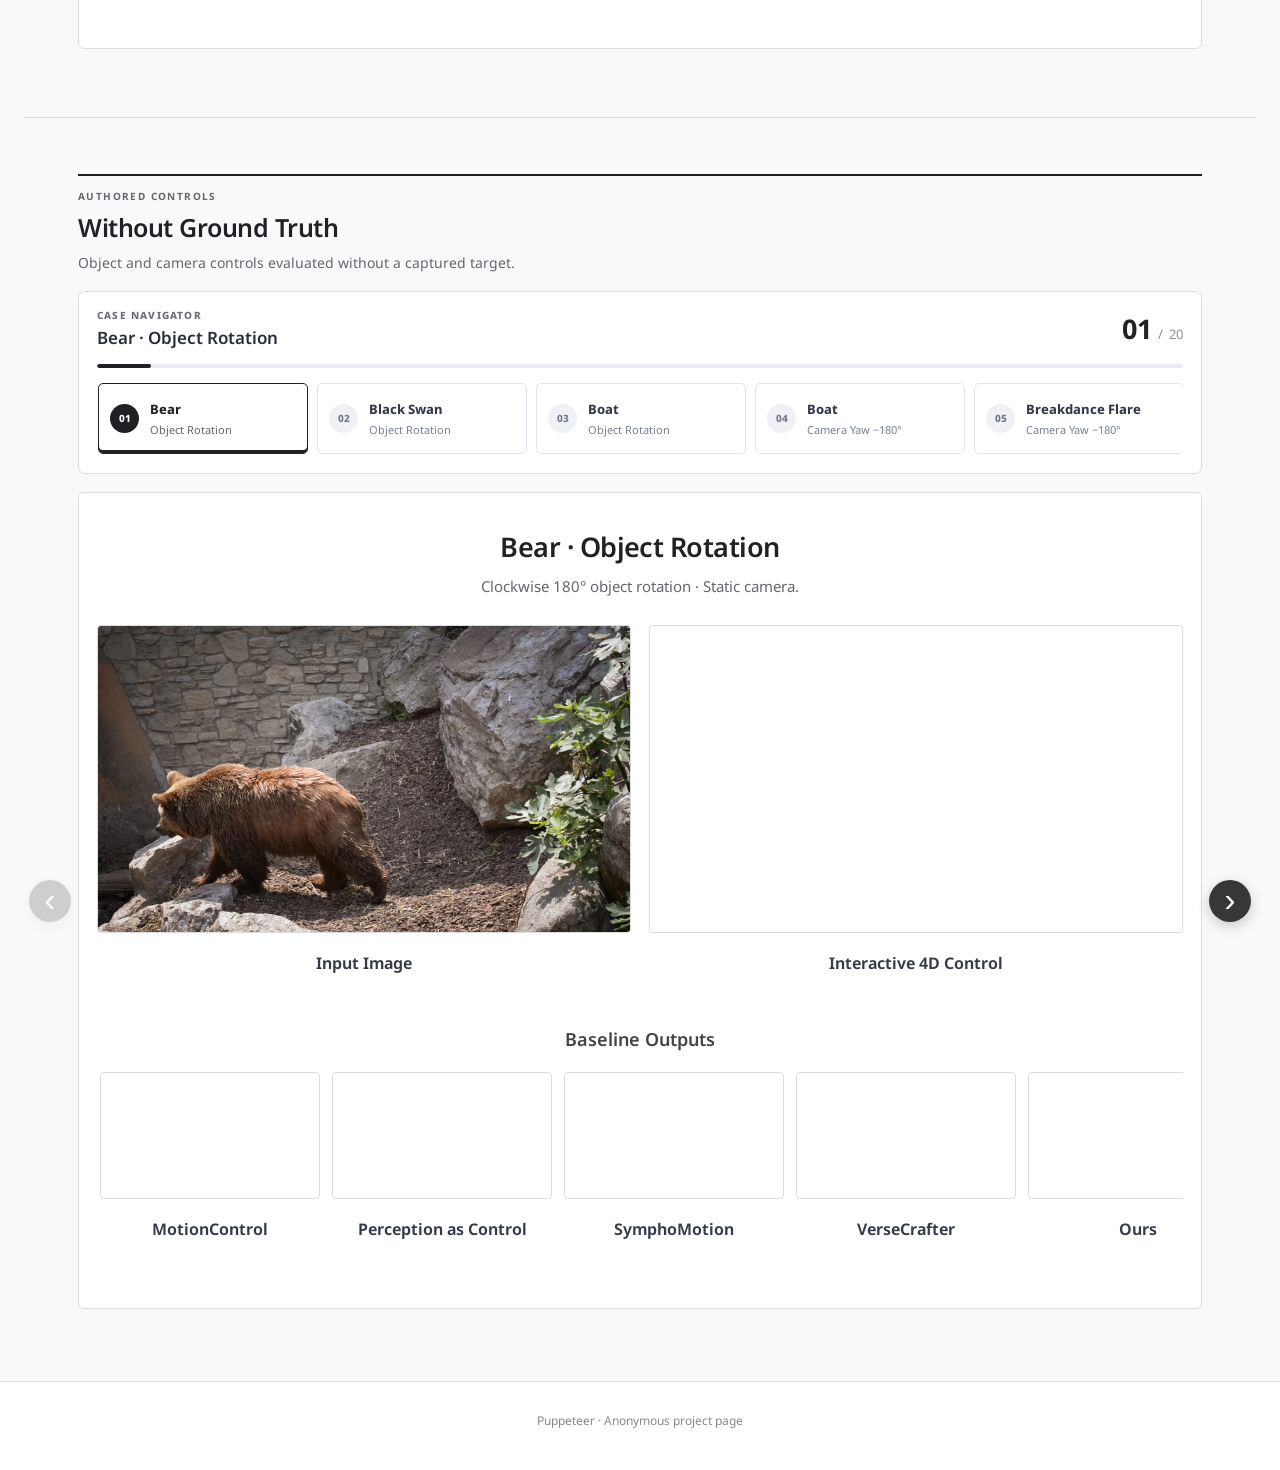
==== commit 3a3cc642: "Add the method figure and reorder the release page - Renders figures/pipeline_v3.pdf from the paper " ====
--- a/index.html
+++ b/index.html
@@ -13,10 +13,11 @@
     rel="stylesheet"
     href="https://fonts.googleapis.com/css?family=Google+Sans|Noto+Sans|Castoro"
   >
-  <link rel="stylesheet" href="./project-page.css?v=20260909-1542">
-  <script defer src="./qualitative-cases.js?v=20260909-1542"></script>
+  <link rel="stylesheet" href="./project-page.css?v=20260910-ed1">
+  <script defer src="./teaser.js?v=20260910-ed1"></script>
+  <script defer src="./qualitative-cases.js?v=20260910-ed1"></script>
 </head>
-<body>
+<body data-edition="release">
   <header class="publication-hero">
     <div class="publication-container">
       <div class="project-name">Puppeteer</div>
@@ -100,323 +101,36 @@
     </div>
   </section>
 
-  <section class="teaser-section">
-    <main class="teaser-container">
-      <div class="teaser-column-headings" aria-hidden="true">
-        <span></span>
-        <span class="teaser-heading-input">Input<br>Image</span>
-        <span class="teaser-heading-puppet">Interactive Scene Puppet</span>
-        <span class="teaser-heading-depth">Depth Control</span>
-        <span class="teaser-heading-video">Generated Video</span>
-      </div>
+  <section
+    class="teaser-section"
+    id="hiker-teaser"
+    aria-label="Hiker and camel teaser rows"
+  ></section>
 
-      <article
-        class="case feature-row is-object-motion"
-        aria-labelledby="feature-object-motion"
+  <section
+    id="bear-teaser"
+    class="teaser-section bear-teaser-section"
+    aria-label="Bear and T-Rex teaser rows"
+  ></section>
+
+  <section class="paper-section pipeline-section">
+    <div class="text-container">
+      <h2 class="section-title">Method</h2>
+    </div>
+    <figure class="pipeline-figure">
+      <img
+        src="./assets/pipeline.png"
+        alt="Puppeteer pipeline: an input image becomes a Scene Puppet with user-defined object and camera trajectories, which renders to a depth video that drives the Puppet Motion Adapter alongside Wan-DiT to produce the generated video."
+        loading="lazy"
       >
-        <aside class="feature-rail">
-          <span class="feature-row-index">01</span>
-          <div class="feature-row-visual feature-equation" aria-hidden="true">
-            <span class="feature-module is-hiker-module">
-              <img src="./assets/feature-hiker.png" alt="">
-            </span>
-          </div>
-          <h2 id="feature-object-motion">Hiker</h2>
-          <p>Object Motion</p>
-        </aside>
-        <div class="media-grid">
-          <div class="teaser-input-stack is-single-input">
-            <figure class="media-card">
-              <figcaption class="media-title">Hiker Input</figcaption>
-              <div class="media-frame">
-                <img
-                  src="./assets/case-1-input.png"
-                  alt="Input image of a hiker"
-                >
-              </div>
-            </figure>
-          </div>
+    </figure>
+  </section>
 
-          <figure class="media-card">
-            <figcaption class="media-title">
-              Interactive Scene Puppet
-            </figcaption>
-            <div class="media-frame">
-              <iframe
-                src="./viser-client/?playbackPath=../assets/case-1-scene.viser"
-                title="Interactive 4D scene for object motion"
-                loading="lazy"
-                allow="fullscreen"
-              ></iframe>
-            </div>
-          </figure>
-
-          <figure class="media-card">
-            <figcaption class="media-title">Depth Control</figcaption>
-            <div class="media-frame">
-              <video autoplay muted loop playsinline preload="metadata">
-                <source src="./assets/case-1-depth.mp4" type="video/mp4">
-              </video>
-            </div>
-          </figure>
-
-          <figure class="media-card">
-            <figcaption class="media-title">Generated Video</figcaption>
-            <div class="media-frame">
-              <video autoplay muted loop playsinline preload="metadata">
-                <source
-                  src="./assets/case-1-generated.mp4"
-                  type="video/mp4"
-                >
-              </video>
-            </div>
-          </figure>
-        </div>
-      </article>
-
-      <article
-        class="case feature-row is-object-insertion"
-        aria-labelledby="feature-object-insertion"
-      >
-        <aside class="feature-rail">
-          <span class="feature-row-index">02</span>
-          <div class="feature-row-visual feature-equation" aria-hidden="true">
-            <span class="feature-module is-hiker-module">
-              <img src="./assets/feature-hiker.png" alt="">
-            </span>
-            <span class="feature-plus">+</span>
-            <span class="feature-module is-camel-module">
-              <img src="./assets/feature-camel.png" alt="">
-            </span>
-          </div>
-          <h2 id="feature-object-insertion">Hiker + Camel</h2>
-          <p>Object Motion + Object Insertion</p>
-        </aside>
-        <div class="media-grid">
-          <div class="teaser-input-stack">
-            <figure class="media-card">
-              <figcaption class="media-title">Hiker Input</figcaption>
-              <div class="media-frame">
-                <img
-                  src="./assets/case-1-input.png"
-                  alt="Original input image of the hiker"
-                >
-              </div>
-            </figure>
-
-            <figure class="media-card">
-              <figcaption class="media-title">Camel Input</figcaption>
-              <div class="media-frame">
-                <img
-                  src="./assets/new-object-camel.jpg"
-                  alt="Input image of a camel"
-                >
-              </div>
-            </figure>
-          </div>
-
-          <figure class="media-card">
-            <figcaption class="media-title">
-              Interactive Scene Puppet
-            </figcaption>
-            <div class="media-frame">
-              <iframe
-                src="./viser-client/?playbackPath=../assets/case-2-scene.viser"
-                title="Interactive 4D scene with a newly inserted object"
-                loading="lazy"
-                allow="fullscreen"
-              ></iframe>
-            </div>
-          </figure>
-
-          <figure class="media-card">
-            <figcaption class="media-title">Depth Control</figcaption>
-            <div class="media-frame">
-              <video autoplay muted loop playsinline preload="metadata">
-                <source src="./assets/case-2-depth.mp4" type="video/mp4">
-              </video>
-            </div>
-          </figure>
-
-          <figure class="media-card">
-            <figcaption class="media-title">Generated Video</figcaption>
-            <div class="media-frame">
-              <video autoplay muted loop playsinline preload="metadata">
-                <source
-                  src="./assets/case-2-generated.mp4"
-                  type="video/mp4"
-                >
-              </video>
-            </div>
-          </figure>
-        </div>
-      </article>
-
-      <article
-        class="case feature-row is-joint-control"
-        aria-labelledby="feature-joint-control-a"
-      >
-        <aside class="feature-rail">
-          <span class="feature-row-index">03</span>
-          <div class="feature-row-visual feature-equation" aria-hidden="true">
-            <span class="feature-module is-hiker-module">
-              <img src="./assets/feature-hiker.png" alt="">
-            </span>
-            <span class="feature-plus">+</span>
-            <span class="feature-module is-camel-module">
-              <img src="./assets/feature-camel.png" alt="">
-            </span>
-            <span class="feature-plus">+</span>
-            <span class="feature-module is-camera-module">
-              <img src="./assets/feature-camera-triangle.png" alt="">
-            </span>
-          </div>
-          <h2 id="feature-joint-control-a">Hiker + Camel + Camera A</h2>
-          <p>Joint Object and Camera Control</p>
-        </aside>
-        <div class="media-grid">
-          <div class="teaser-input-stack">
-            <figure class="media-card">
-              <figcaption class="media-title">Hiker Input</figcaption>
-              <div class="media-frame">
-                <img
-                  src="./assets/case-1-input.png"
-                  alt="Original input image of the hiker"
-                >
-              </div>
-            </figure>
-
-            <figure class="media-card">
-              <figcaption class="media-title">Camel Input</figcaption>
-              <div class="media-frame">
-                <img
-                  src="./assets/new-object-camel.jpg"
-                  alt="Input image of a camel"
-                >
-              </div>
-            </figure>
-          </div>
-
-          <figure class="media-card">
-            <figcaption class="media-title">
-              Interactive Scene Puppet
-            </figcaption>
-            <div class="media-frame">
-              <iframe
-                src="./viser-client/?playbackPath=../assets/case-3-scene.viser"
-                title="Interactive 4D scene for camera trajectory A"
-                loading="lazy"
-                allow="fullscreen"
-              ></iframe>
-            </div>
-          </figure>
-
-          <figure class="media-card">
-            <figcaption class="media-title">Depth Control</figcaption>
-            <div class="media-frame">
-              <video autoplay muted loop playsinline preload="metadata">
-                <source src="./assets/case-3-depth.mp4" type="video/mp4">
-              </video>
-            </div>
-          </figure>
-
-          <figure class="media-card">
-            <figcaption class="media-title">Generated Video</figcaption>
-            <div class="media-frame">
-              <video autoplay muted loop playsinline preload="metadata">
-                <source
-                  src="./assets/case-3-generated.mp4"
-                  type="video/mp4"
-                >
-              </video>
-            </div>
-          </figure>
-        </div>
-      </article>
-
-      <article
-        class="case feature-row is-joint-control"
-        aria-labelledby="feature-joint-control-b"
-      >
-        <aside class="feature-rail">
-          <span class="feature-row-index">04</span>
-          <div class="feature-row-visual feature-equation" aria-hidden="true">
-            <span class="feature-module is-hiker-module">
-              <img src="./assets/feature-hiker.png" alt="">
-            </span>
-            <span class="feature-plus">+</span>
-            <span class="feature-module is-camel-module">
-              <img src="./assets/feature-camel.png" alt="">
-            </span>
-            <span class="feature-plus">+</span>
-            <span class="feature-module is-camera-module">
-              <img src="./assets/feature-camera-path-b.png" alt="">
-            </span>
-          </div>
-          <h2 id="feature-joint-control-b">Hiker + Camel + Camera B</h2>
-          <p>Joint Object and Camera Control</p>
-        </aside>
-        <div class="media-grid">
-          <div class="teaser-input-stack">
-            <figure class="media-card">
-              <figcaption class="media-title">Hiker Input</figcaption>
-              <div class="media-frame">
-                <img
-                  src="./assets/case-1-input.png"
-                  alt="Original input image of the hiker"
-                >
-              </div>
-            </figure>
-
-            <figure class="media-card">
-              <figcaption class="media-title">Camel Input</figcaption>
-              <div class="media-frame">
-                <img
-                  src="./assets/new-object-camel.jpg"
-                  alt="Input image of a camel"
-                >
-              </div>
-            </figure>
-          </div>
-
-          <figure class="media-card">
-            <figcaption class="media-title">
-              Interactive Scene Puppet
-            </figcaption>
-            <div class="media-frame">
-              <iframe
-                src="./viser-client/?playbackPath=../assets/case-5-scene.viser"
-                title="Interactive 4D scene for camera trajectory B"
-                loading="lazy"
-                allow="fullscreen"
-              ></iframe>
-            </div>
-          </figure>
-
-          <figure class="media-card">
-            <figcaption class="media-title">Depth Control</figcaption>
-            <div class="media-frame">
-              <video autoplay muted loop playsinline preload="metadata">
-                <source src="./assets/case-5-depth.mp4" type="video/mp4">
-              </video>
-            </div>
-          </figure>
-
-          <figure class="media-card">
-            <figcaption class="media-title">Generated Video</figcaption>
-            <div class="media-frame">
-              <video autoplay muted loop playsinline preload="metadata">
-                <source
-                  src="./assets/case-5-generated.mp4"
-                  type="video/mp4"
-                >
-              </video>
-            </div>
-          </figure>
-        </div>
-      </article>
-    </main>
-  </section>
+  <section
+    class="teaser-section showcase-section"
+    id="showcase-teaser"
+    aria-label="Showcase results"
+  ></section>
 
   <section class="qualitative-section">
     <div class="qualitative-container">
--- a/project-page.css
+++ b/project-page.css
@@ -440,7 +440,7 @@
 }
 
 .qualitative-section {
-  order: 5;
+  order: 7;
   padding: 54px 24px 72px;
   border-top: 1px solid var(--paper-line);
   background: var(--paper-soft);
@@ -851,7 +851,7 @@
 }
 
 .site-footer {
-  order: 6;
+  order: 8;
   padding: 30px 24px 40px;
   border-top: 1px solid var(--paper-line);
   color: #888;
@@ -1021,3 +1021,113 @@
     transition: none;
   }
 }
+
+/* ---------------------------------------------------------------------------
+   Bear + T-Rex teaser block (see bear-teaser.js)
+   Shares .teaser-section / .case / .media-grid with the hiker block; only the
+   pieces that block does not have are defined here.
+   --------------------------------------------------------------------------- */
+
+.bear-teaser-section {
+  order: 2;
+  padding-top: 8px;
+  border-top: 1px solid var(--paper-line);
+}
+
+/* The T-Rex is a long 2.7:1 animal, so matching the bear's visual weight costs
+   width. Let the bear block's icons shrink proportionally instead of spilling
+   past the rail on the three-module row. */
+.bear-teaser-section .feature-module {
+  min-width: 0;
+  flex: 0 1 auto;
+}
+
+.is-bear-module {
+  width: 72px;
+}
+
+.is-trex-module {
+  width: 120px;
+}
+
+.bear-teaser-section .is-camera-module {
+  width: 56px;
+}
+
+.bear-seed-switcher {
+  display: flex;
+  flex-wrap: wrap;
+  align-items: center;
+  justify-content: center;
+  gap: 4px;
+  margin-top: 7px;
+}
+
+.bear-seed-label {
+  margin-right: 2px;
+  color: var(--paper-muted);
+  font-size: 11px;
+  font-weight: 700;
+  letter-spacing: 0.04em;
+  text-transform: uppercase;
+}
+
+.bear-seed-button {
+  padding: 2px 7px;
+  border: 1px solid var(--paper-line);
+  border-radius: 999px;
+  background: #fff;
+  color: #4a4d52;
+  cursor: pointer;
+  font-family: ui-monospace, SFMono-Regular, Menlo, monospace;
+  font-size: 11px;
+  line-height: 1.5;
+}
+
+.bear-seed-button:hover {
+  border-color: #9aa0a8;
+  color: var(--paper-ink);
+}
+
+.bear-seed-button.is-active {
+  border-color: #111;
+  background: #111;
+  color: #fff;
+}
+
+@media (max-width: 1100px) {
+  .bear-teaser-section .media-card.is-bear-generated .media-title {
+    display: flex;
+  }
+}
+
+/* Showcase rows (release edition): the same four-column teaser form, but the
+   cases carry no icon equation, so the rail is heading-only. */
+.showcase-section {
+  order: 6;
+  padding-top: 8px;
+  border-top: 1px solid var(--paper-line);
+}
+
+.showcase-section .feature-rail {
+  min-height: 0;
+}
+
+/* Method figure. Sits between the abstract and the single-case showcase. */
+.pipeline-section {
+  order: 5;
+}
+
+.pipeline-figure {
+  width: min(100%, 1320px);
+  margin: 18px auto 0;
+}
+
+.pipeline-figure img {
+  display: block;
+  width: 100%;
+  height: auto;
+  border: 1px solid var(--paper-line);
+  border-radius: 6px;
+  background: #fff;
+}
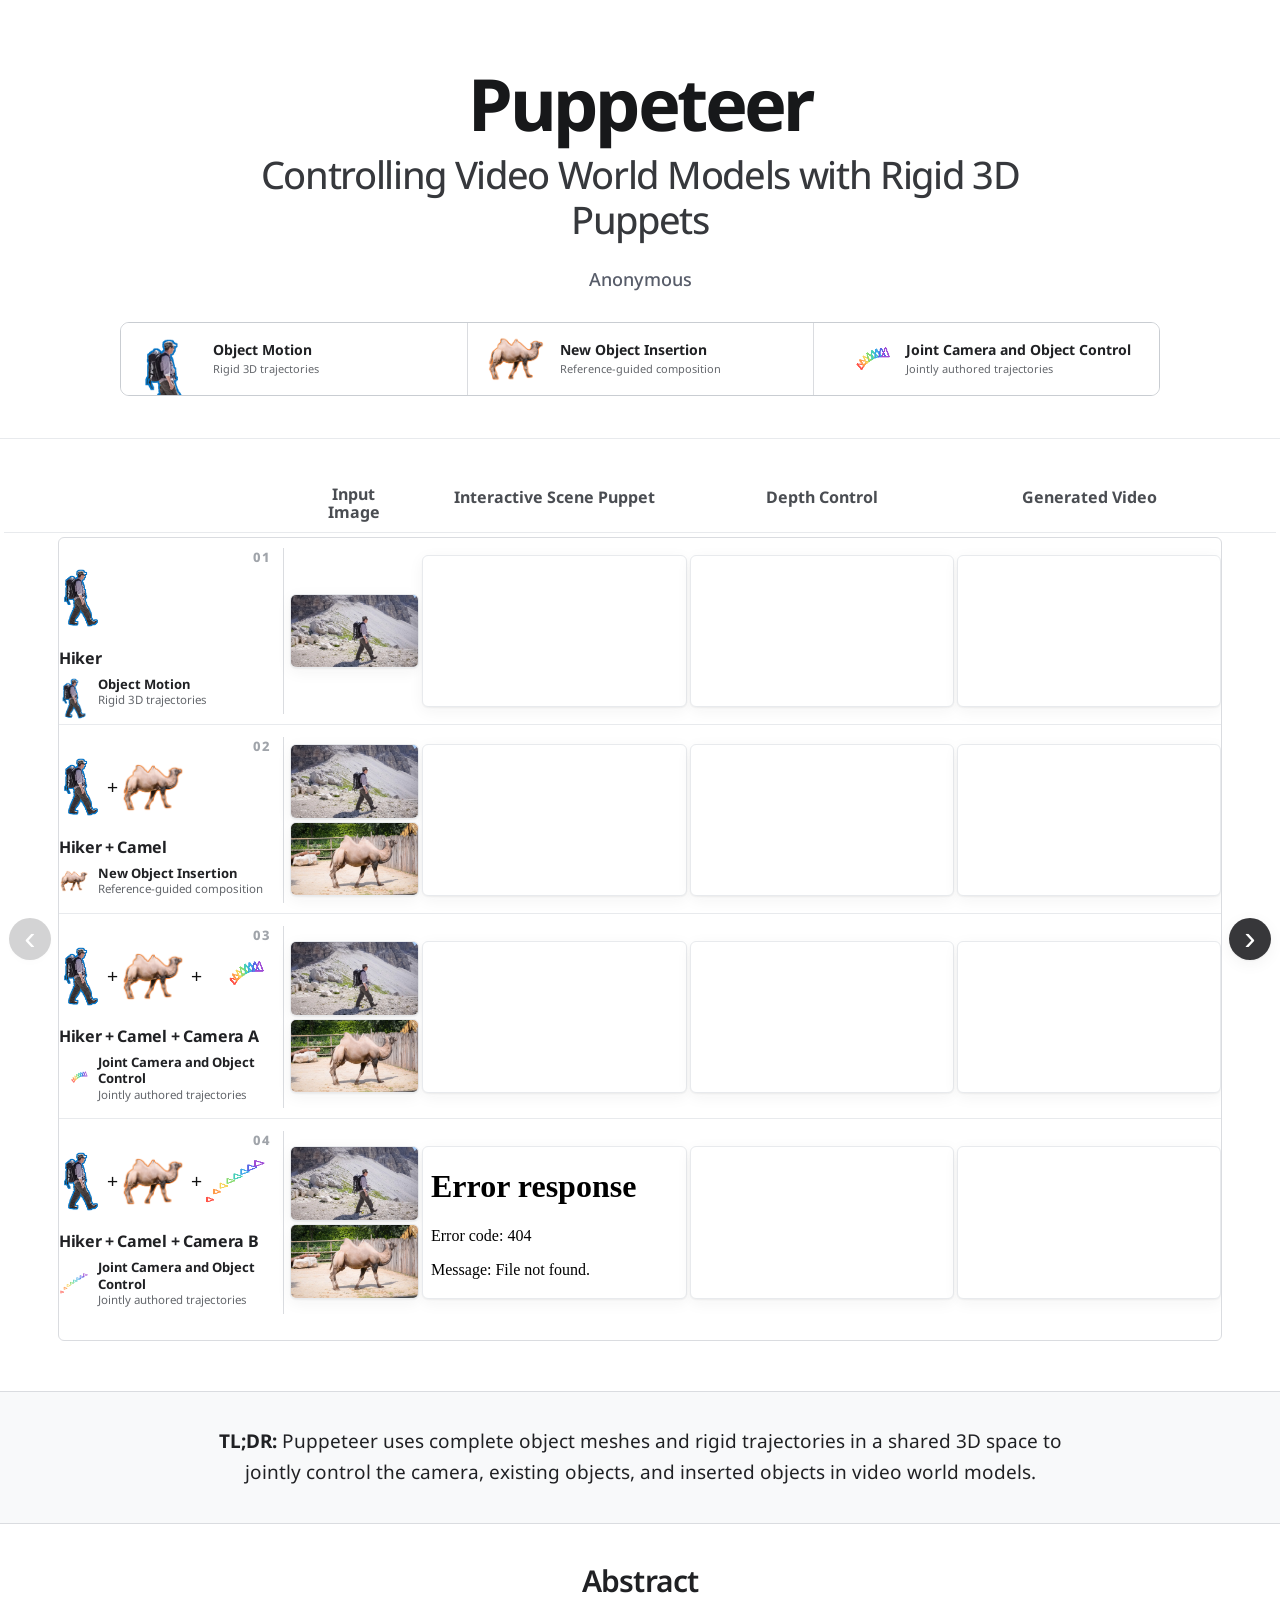
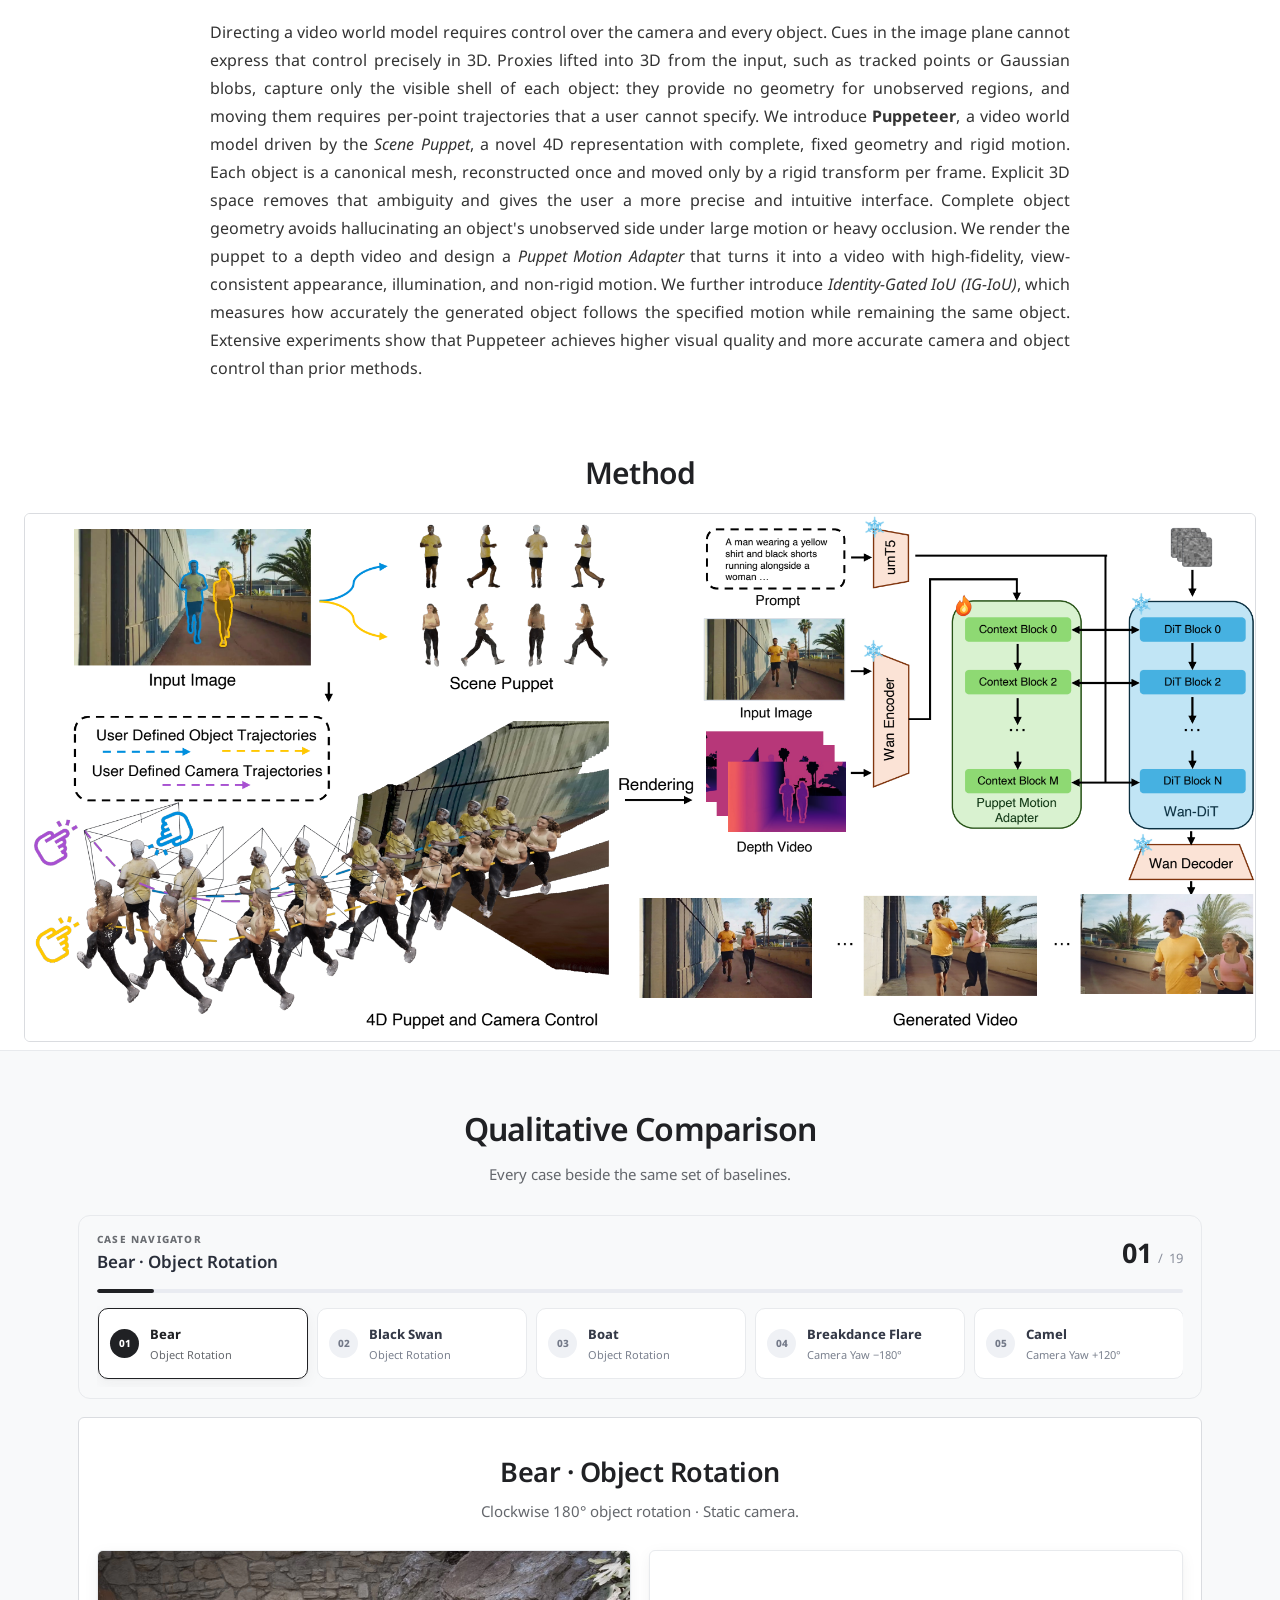
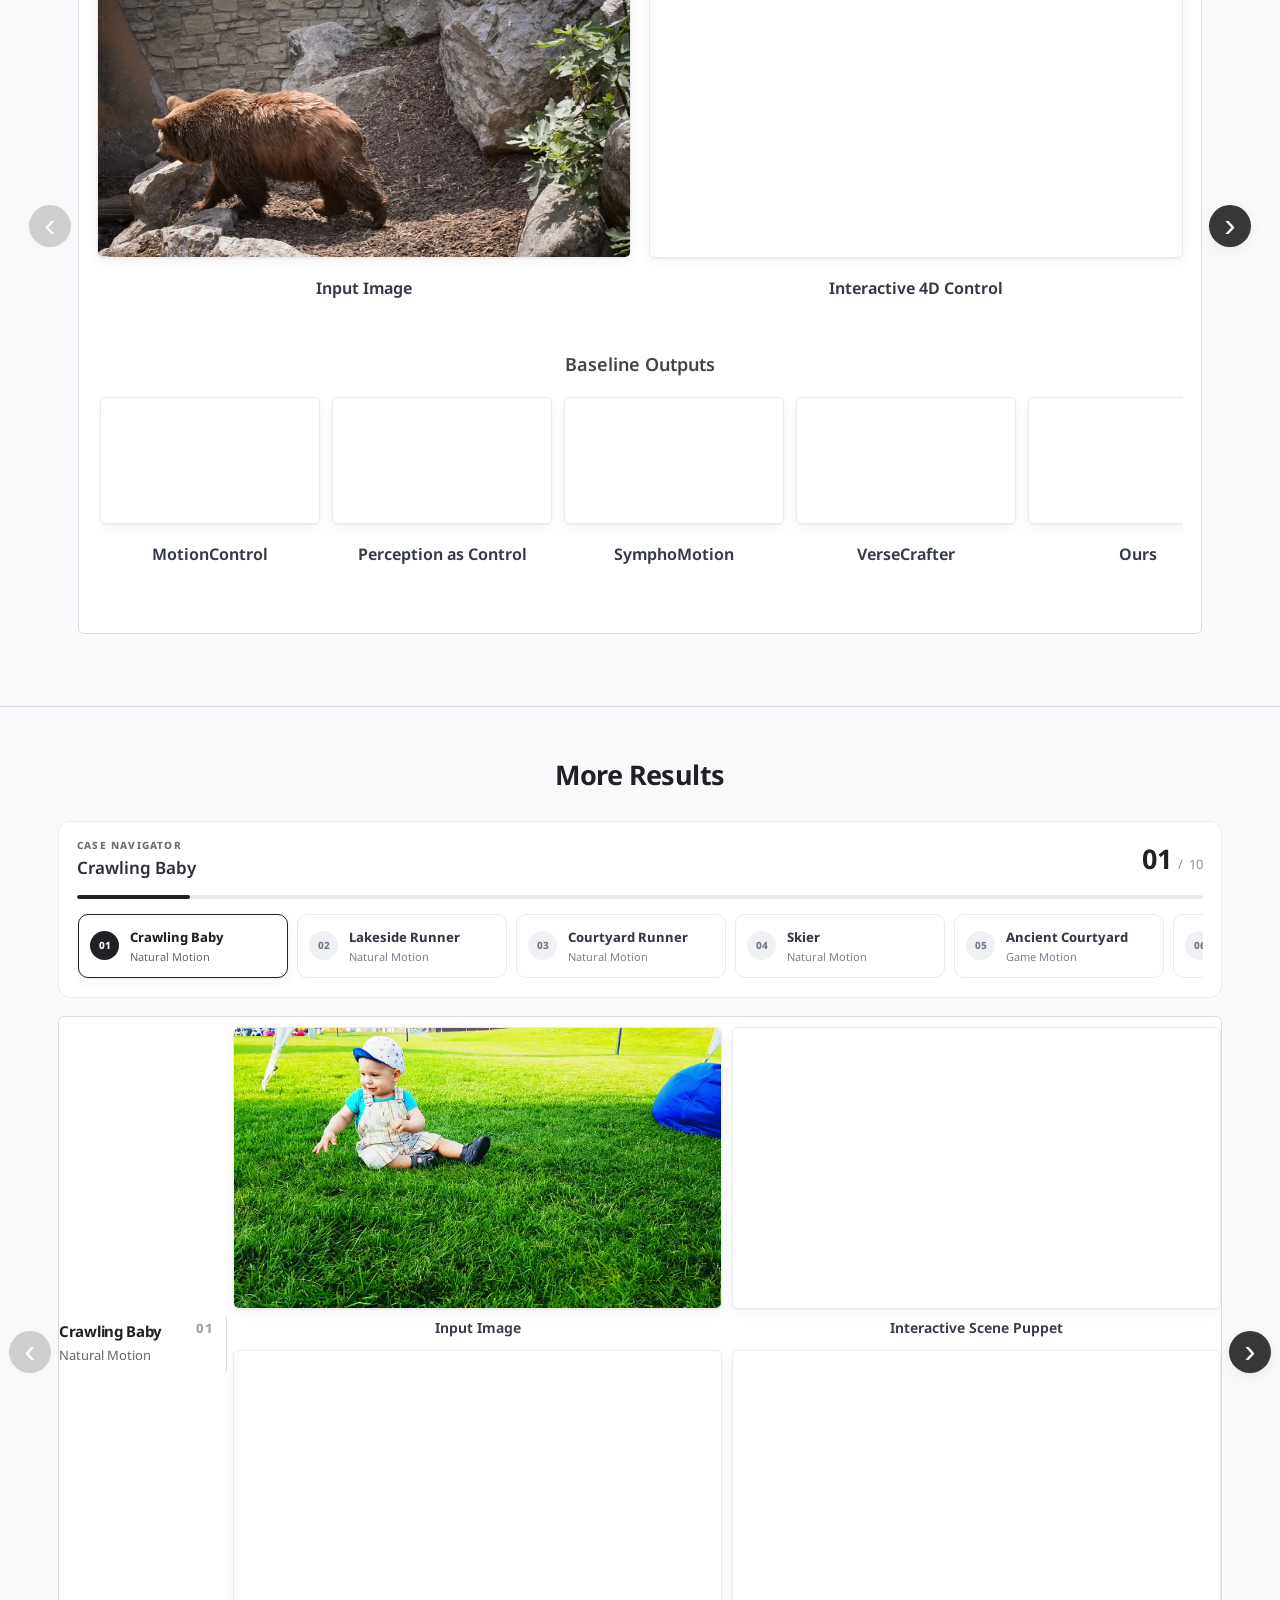
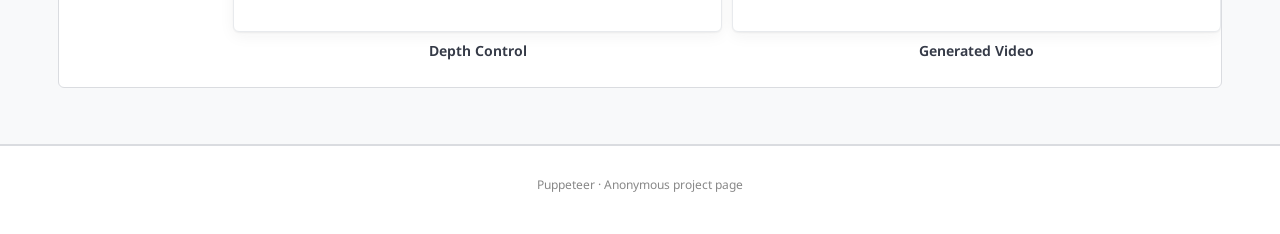
==== commit acc2018e: "Reshape the page into paged teasers and one comparison window - Qualitative Comparison is a single w" ====
--- a/index.html
+++ b/index.html
@@ -13,9 +13,11 @@
     rel="stylesheet"
     href="https://fonts.googleapis.com/css?family=Google+Sans|Noto+Sans|Castoro"
   >
-  <link rel="stylesheet" href="./project-page.css?v=20260910-ed1">
-  <script defer src="./teaser.js?v=20260910-ed1"></script>
-  <script defer src="./qualitative-cases.js?v=20260910-ed1"></script>
+  <link rel="stylesheet" href="./project-page.css?v=20260910-ed3">
+  <!-- qualitative-cases.js first: it exports the carousel and the lazy
+       media observers that teaser.js reuses. -->
+  <script defer src="./qualitative-cases.js?v=20260910-ed3"></script>
+  <script defer src="./teaser.js?v=20260910-ed3"></script>
 </head>
 <body data-edition="release">
   <header class="publication-hero">
@@ -103,14 +105,8 @@
 
   <section
     class="teaser-section"
-    id="hiker-teaser"
-    aria-label="Hiker and camel teaser rows"
-  ></section>
-
-  <section
-    id="bear-teaser"
-    class="teaser-section bear-teaser-section"
-    aria-label="Bear and T-Rex teaser rows"
+    id="teaser"
+    aria-label="Teaser scenes"
   ></section>
 
   <section class="paper-section pipeline-section">
@@ -135,47 +131,14 @@
   <section class="qualitative-section">
     <div class="qualitative-container">
       <header class="qualitative-header">
-        <h2>Qualitative Results</h2>
+        <h2>Qualitative Comparison</h2>
         <p>
-          Browse ground-truth comparisons and authored controls in two
-          independent case windows.
+          Every case beside the same set of baselines.
         </p>
       </header>
 
-      <section
-        class="qualitative-group"
-        aria-labelledby="ground-truth-results-title"
-      >
-        <header class="qualitative-group-header">
-          <span>Reference Comparisons</span>
-          <h3 id="ground-truth-results-title">With Ground Truth</h3>
-          <p>
-            Source sequences with a ground-truth target shown beside every
-            method.
-          </p>
-        </header>
-        <div
-          id="qualitative-ground-truth-cases"
-          class="qualitative-cases"
-        ></div>
-      </section>
+      <div id="qualitative-cases" class="qualitative-cases"></div>
 
-      <section
-        class="qualitative-group"
-        aria-labelledby="no-ground-truth-results-title"
-      >
-        <header class="qualitative-group-header">
-          <span>Authored Controls</span>
-          <h3 id="no-ground-truth-results-title">Without Ground Truth</h3>
-          <p>
-            Object and camera controls evaluated without a captured target.
-          </p>
-        </header>
-        <div
-          id="qualitative-no-ground-truth-cases"
-          class="qualitative-cases"
-        ></div>
-      </section>
       <noscript>
         <p class="javascript-note">
           JavaScript is required to load the qualitative comparisons.
--- a/project-page.css
+++ b/project-page.css
@@ -440,7 +440,7 @@
 }
 
 .qualitative-section {
-  order: 7;
+  order: 6;
   padding: 54px 24px 72px;
   border-top: 1px solid var(--paper-line);
   background: var(--paper-soft);
@@ -470,42 +470,6 @@
   margin: 0;
   color: var(--paper-muted);
   font-size: 15px;
-}
-
-.qualitative-group + .qualitative-group {
-  margin-top: 68px;
-  padding-top: 56px;
-  border-top: 1px solid var(--paper-line);
-}
-
-.qualitative-group-header {
-  margin: 0 54px 18px;
-  padding-top: 13px;
-  border-top: 2px solid var(--paper-ink);
-}
-
-.qualitative-group-header > span {
-  display: block;
-  margin-bottom: 5px;
-  color: var(--paper-muted);
-  font-size: 10px;
-  font-weight: 700;
-  letter-spacing: 0.14em;
-  text-transform: uppercase;
-}
-
-.qualitative-group-header h3 {
-  margin: 0 0 5px;
-  font-family: "Google Sans", "Noto Sans", sans-serif;
-  font-size: 25px;
-  font-weight: 600;
-  letter-spacing: -0.02em;
-}
-
-.qualitative-group-header p {
-  margin: 0;
-  color: var(--paper-muted);
-  font-size: 14px;
 }
 
 .qualitative-carousel {
@@ -835,10 +799,6 @@
   overscroll-behavior-x: contain;
 }
 
-.qualitative-baseline-row.has-ground-truth {
-  grid-template-columns: repeat(6, minmax(220px, 1fr));
-}
-
 .qualitative-baseline-row .media-title {
   min-height: 43px;
   font-size: 16px;
@@ -957,17 +917,7 @@
     padding: 0;
   }
 
-  .qualitative-group + .qualitative-group {
-    margin-top: 48px;
-    padding-top: 40px;
-  }
-
-  .qualitative-group-header {
-    margin-right: 0;
-    margin-left: 0;
-  }
-
-  .qualitative-progress {
+      .qualitative-progress {
     margin-bottom: 13px;
     padding: 14px 12px 8px;
   }
@@ -1104,7 +1054,7 @@
 /* Showcase rows (release edition): the same four-column teaser form, but the
    cases carry no icon equation, so the rail is heading-only. */
 .showcase-section {
-  order: 6;
+  order: 7;
   padding-top: 8px;
   border-top: 1px solid var(--paper-line);
 }
@@ -1131,3 +1081,315 @@
   border-radius: 6px;
   background: #fff;
 }
+
+/* The showcase reuses the qualitative carousel, so its slides need the same
+   full-width flex basis the qualitative slides get. */
+.qualitative-carousel .teaser-page {
+  flex: 0 0 100%;
+  min-width: 0;
+  /* No side padding: .qualitative-carousel already insets by 54px to clear the
+     overlaid prev/next buttons, and doubling it narrows the row until the
+     column headings no longer line up with the columns. */
+  padding: 10px 0 16px;
+}
+
+.teaser-section .showcase-carousel-mount {
+  margin-top: 4px;
+}
+
+/* Match the slide's side padding so the column headings line up with the
+   columns underneath them. */
+.teaser-section .teaser-column-headings {
+  padding-right: 54px;
+  padding-left: 54px;
+}
+
+@media (max-width: 760px) {
+  .teaser-section .teaser-column-headings {
+    padding-right: 0;
+    padding-left: 0;
+  }
+}
+
+.teaser-section .qualitative-carousel .case {
+  padding-top: 0;
+  border-top: 0;
+}
+
+@media (max-width: 760px) {
+  .qualitative-carousel .teaser-page {
+    padding: 10px 0 16px;
+  }
+}
+
+/* ===========================================================================
+   Page polish
+   Section headings, vertical rhythm and softer carousel chrome. The palette
+   stays monochrome; only weight, spacing and depth change.
+   =========================================================================== */
+
+:root {
+  --paper-hairline: #e8eaed;
+  --paper-shadow: 0 1px 2px rgba(32, 33, 36, 0.06),
+    0 4px 16px rgba(32, 33, 36, 0.05);
+}
+
+/* --- section headings ---------------------------------------------------- */
+
+.teaser-heading {
+  width: min(100%, 1740px);
+  margin: 0 auto 22px;
+  padding: 0 54px;
+}
+
+.teaser-kicker {
+  display: block;
+  margin-bottom: 7px;
+  color: var(--paper-muted);
+  font-family: "Google Sans", "Noto Sans", sans-serif;
+  font-size: 12px;
+  font-weight: 700;
+  letter-spacing: 0.14em;
+  text-transform: uppercase;
+}
+
+.teaser-heading h2 {
+  margin: 0;
+  color: var(--paper-ink);
+  font-family: "Google Sans", "Noto Sans", sans-serif;
+  font-size: 27px;
+  font-weight: 700;
+  letter-spacing: -0.02em;
+  line-height: 1.2;
+}
+
+.teaser-heading p {
+  max-width: 68ch;
+  margin: 9px 0 0;
+  color: var(--paper-muted);
+  font-size: 15px;
+  line-height: 1.55;
+}
+
+/* --- vertical rhythm ----------------------------------------------------- */
+
+.teaser-section {
+  padding: 46px 4px 50px;
+  border-top: 1px solid var(--paper-hairline);
+}
+
+.teaser-section:first-of-type {
+  border-top: 0;
+}
+
+.bear-teaser-section,
+.showcase-section {
+  padding-top: 46px;
+  border-top: 1px solid var(--paper-hairline);
+}
+
+.pipeline-section {
+  padding-bottom: 8px;
+}
+
+.qualitative-section {
+  border-top: 1px solid var(--paper-hairline);
+}
+
+/* --- carousel chrome ----------------------------------------------------- */
+
+.qualitative-progress {
+  border-color: var(--paper-hairline);
+  border-radius: 12px;
+  background: var(--paper-soft);
+  box-shadow: none;
+}
+
+.qualitative-progress-item {
+  border-color: var(--paper-hairline);
+  border-radius: 10px;
+  background: #fff;
+  transition: border-color 140ms ease, box-shadow 140ms ease;
+}
+
+.qualitative-progress-item:hover {
+  border-color: #bdc1c6;
+}
+
+.qualitative-progress-item.is-active {
+  box-shadow: var(--paper-shadow);
+}
+
+.qualitative-carousel-button {
+  border-color: var(--paper-hairline);
+  box-shadow: var(--paper-shadow);
+  transition: transform 140ms ease, box-shadow 140ms ease;
+}
+
+.qualitative-carousel-button:not(:disabled):hover {
+  transform: translateY(-50%) scale(1.06);
+}
+
+/* --- media cards --------------------------------------------------------- */
+
+.media-frame {
+  border-color: var(--paper-hairline);
+  border-radius: 6px;
+  box-shadow: var(--paper-shadow);
+}
+
+.teaser-column-headings {
+  border-bottom-color: var(--paper-hairline);
+}
+
+.case {
+  border-top-color: var(--paper-hairline);
+}
+
+/* --- focus visibility ---------------------------------------------------- */
+
+.qualitative-carousel-button:focus-visible,
+.qualitative-progress-item:focus-visible,
+.bear-seed-button:focus-visible,
+.qualitative-carousel:focus-visible {
+  outline: 2px solid var(--paper-ink);
+  outline-offset: 2px;
+}
+
+@media (max-width: 760px) {
+  .teaser-heading {
+    padding: 0 2px;
+  }
+
+  .teaser-heading h2 {
+    font-size: 22px;
+  }
+}
+
+/* Rows stacked inside one carousel page. */
+.teaser-page .case + .case {
+  border-top: 1px solid var(--paper-hairline);
+  padding-top: 12px;
+}
+
+/* Per-case capability badge in the rail: same wording and icons as the hero
+   strip, so a row states which of the three controls it exercises. */
+.capability {
+  display: flex;
+  align-items: center;
+  gap: 9px;
+  margin-top: 8px;
+}
+
+.capability-icon {
+  display: grid;
+  width: 30px;
+  height: 30px;
+  flex: none;
+  place-items: center;
+}
+
+.capability-icon img {
+  max-width: 100%;
+  max-height: 100%;
+  object-fit: contain;
+}
+
+.capability-copy {
+  display: flex;
+  min-width: 0;
+  flex-direction: column;
+}
+
+.capability-copy strong {
+  color: var(--paper-ink);
+  font-family: "Google Sans", "Noto Sans", sans-serif;
+  font-size: 13px;
+  font-weight: 700;
+  line-height: 1.25;
+  white-space: normal;
+}
+
+.capability-copy small {
+  margin-top: 1px;
+  color: var(--paper-muted);
+  font-size: 11.5px;
+  line-height: 1.3;
+  white-space: normal;
+}
+
+/* The results section stands apart from the teaser above it: its own ground,
+   full-width rules, and a heading that matches the qualitative section. */
+.showcase-section {
+  padding: 52px 4px 56px;
+  border-top: 1px solid var(--paper-line);
+  border-bottom: 1px solid var(--paper-line);
+  background: var(--paper-soft);
+}
+
+.showcase-section .teaser-heading {
+  margin-bottom: 26px;
+  text-align: center;
+}
+
+.showcase-section .teaser-heading h2 {
+  font-size: 30px;
+}
+
+.showcase-section .qualitative-progress {
+  background: #fff;
+}
+
+/* Rows here have no icon equation, so the rail is heading plus one line. */
+.showcase-section .feature-rail {
+  min-height: 0;
+}
+
+.showcase-section .feature-row-index {
+  top: 2px;
+}
+
+/* --- results section: centred heading, panels two by two ------------------ */
+
+.showcase-section .teaser-heading {
+  width: min(100%, 900px);
+  margin: 0 auto 30px;
+  padding: 0 16px;
+  text-align: center;
+}
+
+.showcase-section .teaser-heading h2 {
+  font-family: "Google Sans", "Noto Sans", sans-serif;
+  font-size: 27px;
+  font-weight: 700;
+  letter-spacing: -0.02em;
+}
+
+/* Two panels across is twice the width of a teaser column, so the block is
+   capped and centred rather than filling the full page width. */
+.media-grid.is-paired {
+  width: min(100%, 1020px);
+  grid-template-columns: repeat(2, minmax(0, 1fr));
+  gap: 12px 10px;
+}
+
+.showcase-section .case {
+  grid-template-columns: minmax(150px, 168px) minmax(0, 1fr);
+  justify-content: center;
+}
+
+.showcase-section .feature-rail h2 {
+  font-size: 15px;
+}
+
+/* Each panel labels itself, because a two-by-two block has no column header. */
+.feature-row.is-paired .media-title {
+  display: flex;
+  min-height: 0;
+  margin: 8px 0 0;
+  font-size: 14px;
+}
+
+.feature-row.is-paired .media-card {
+  flex-direction: column-reverse;
+}
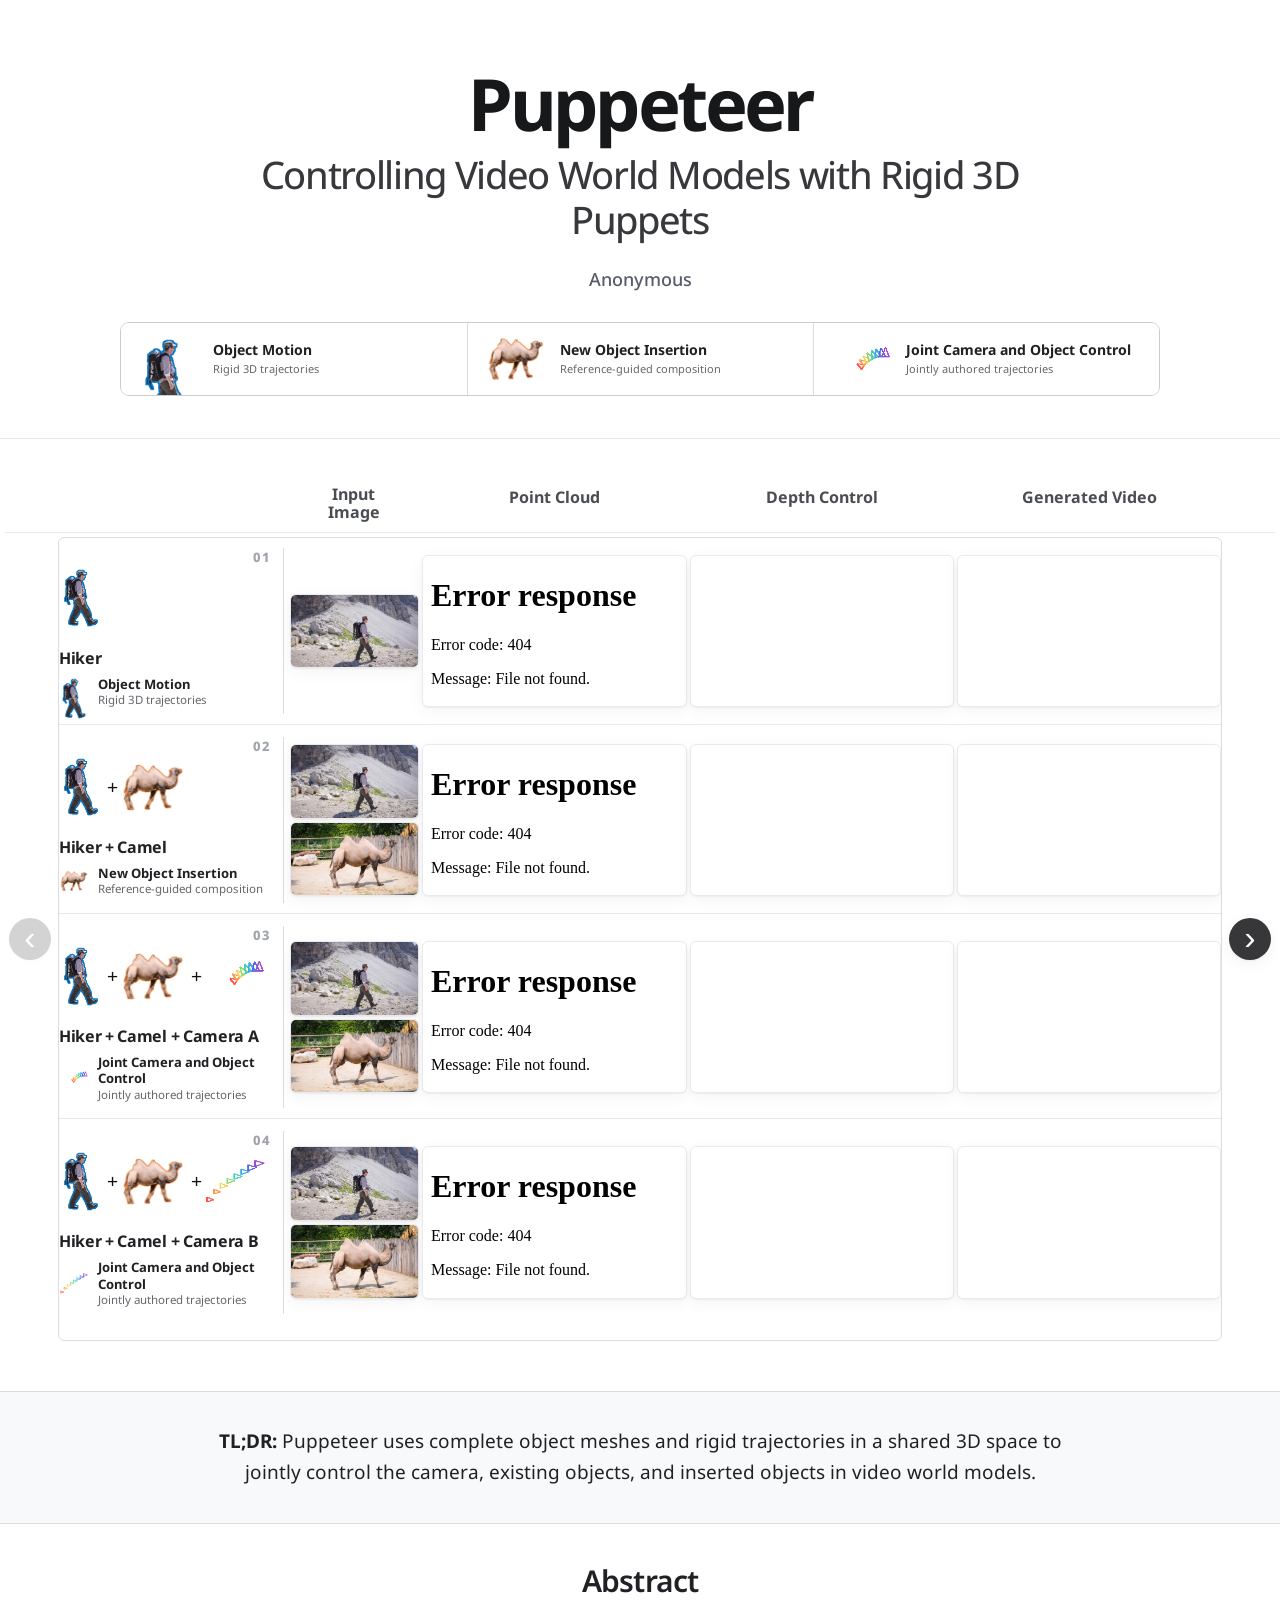
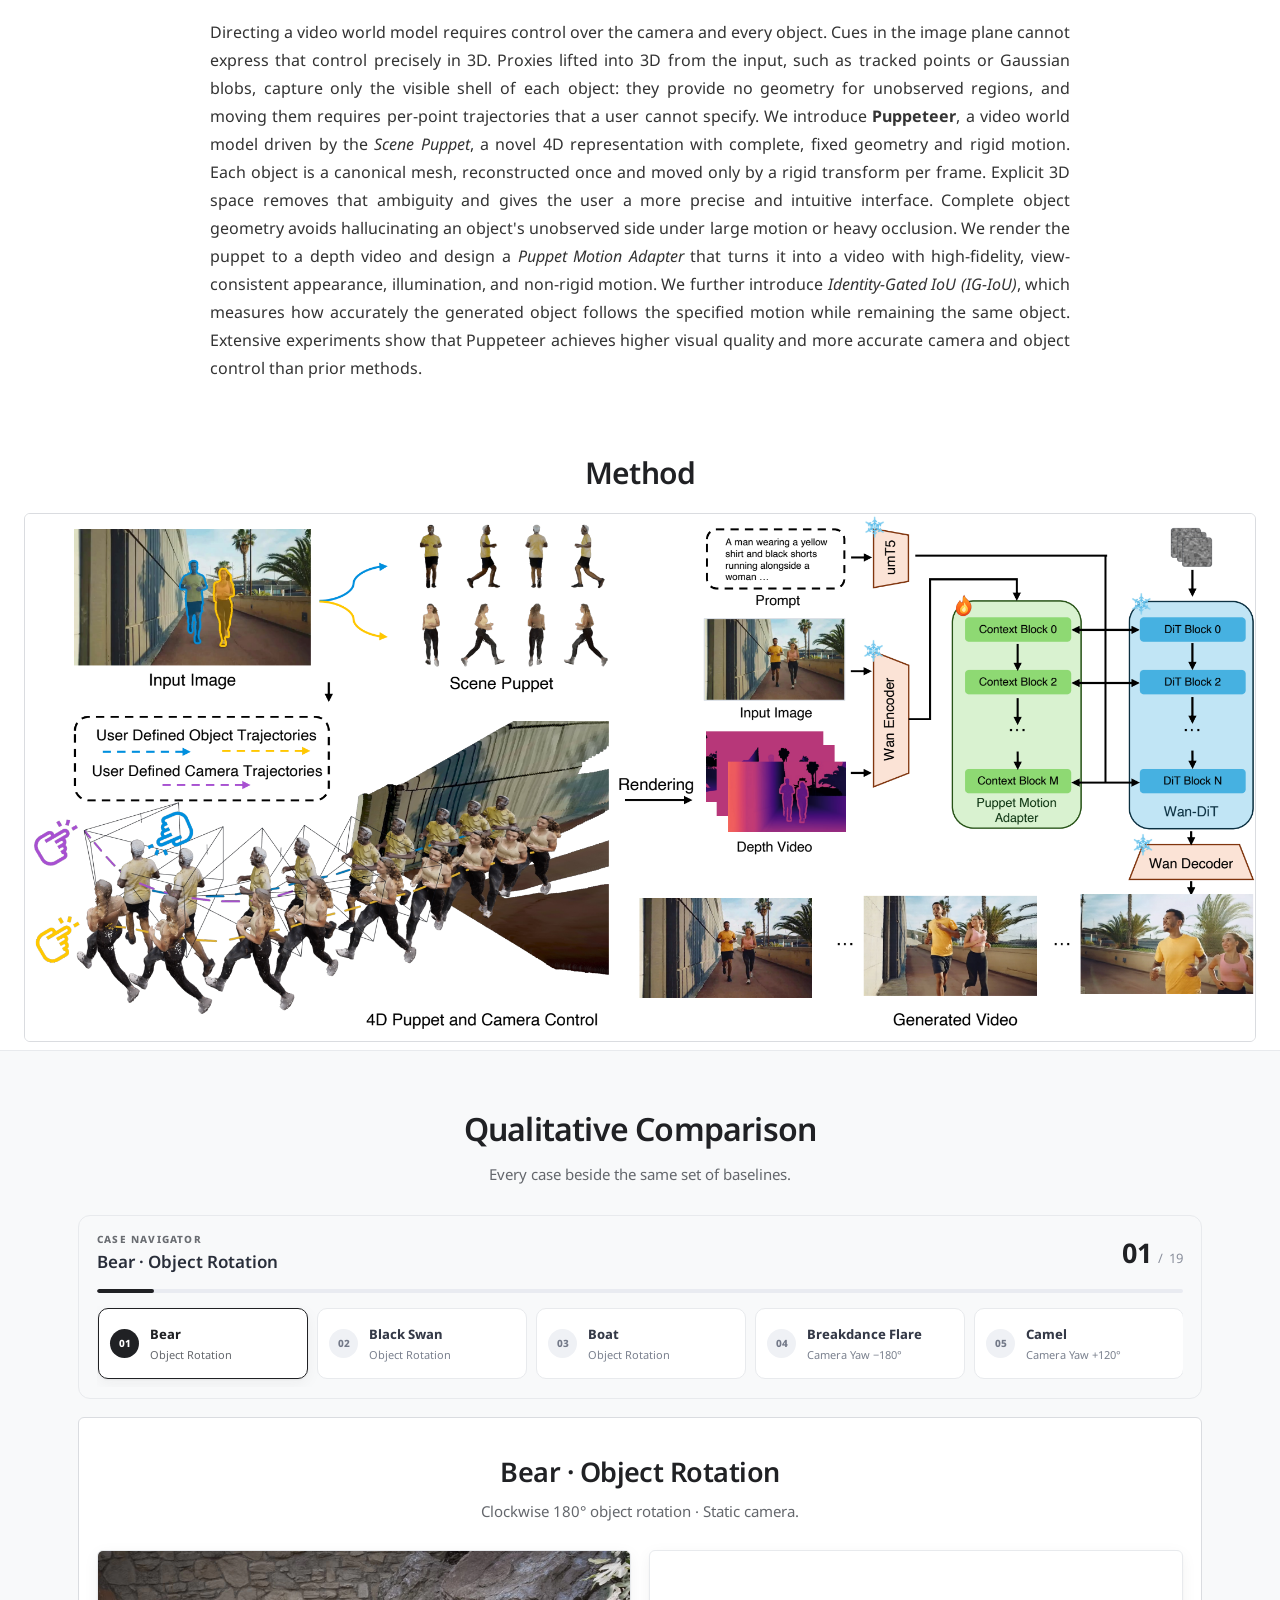
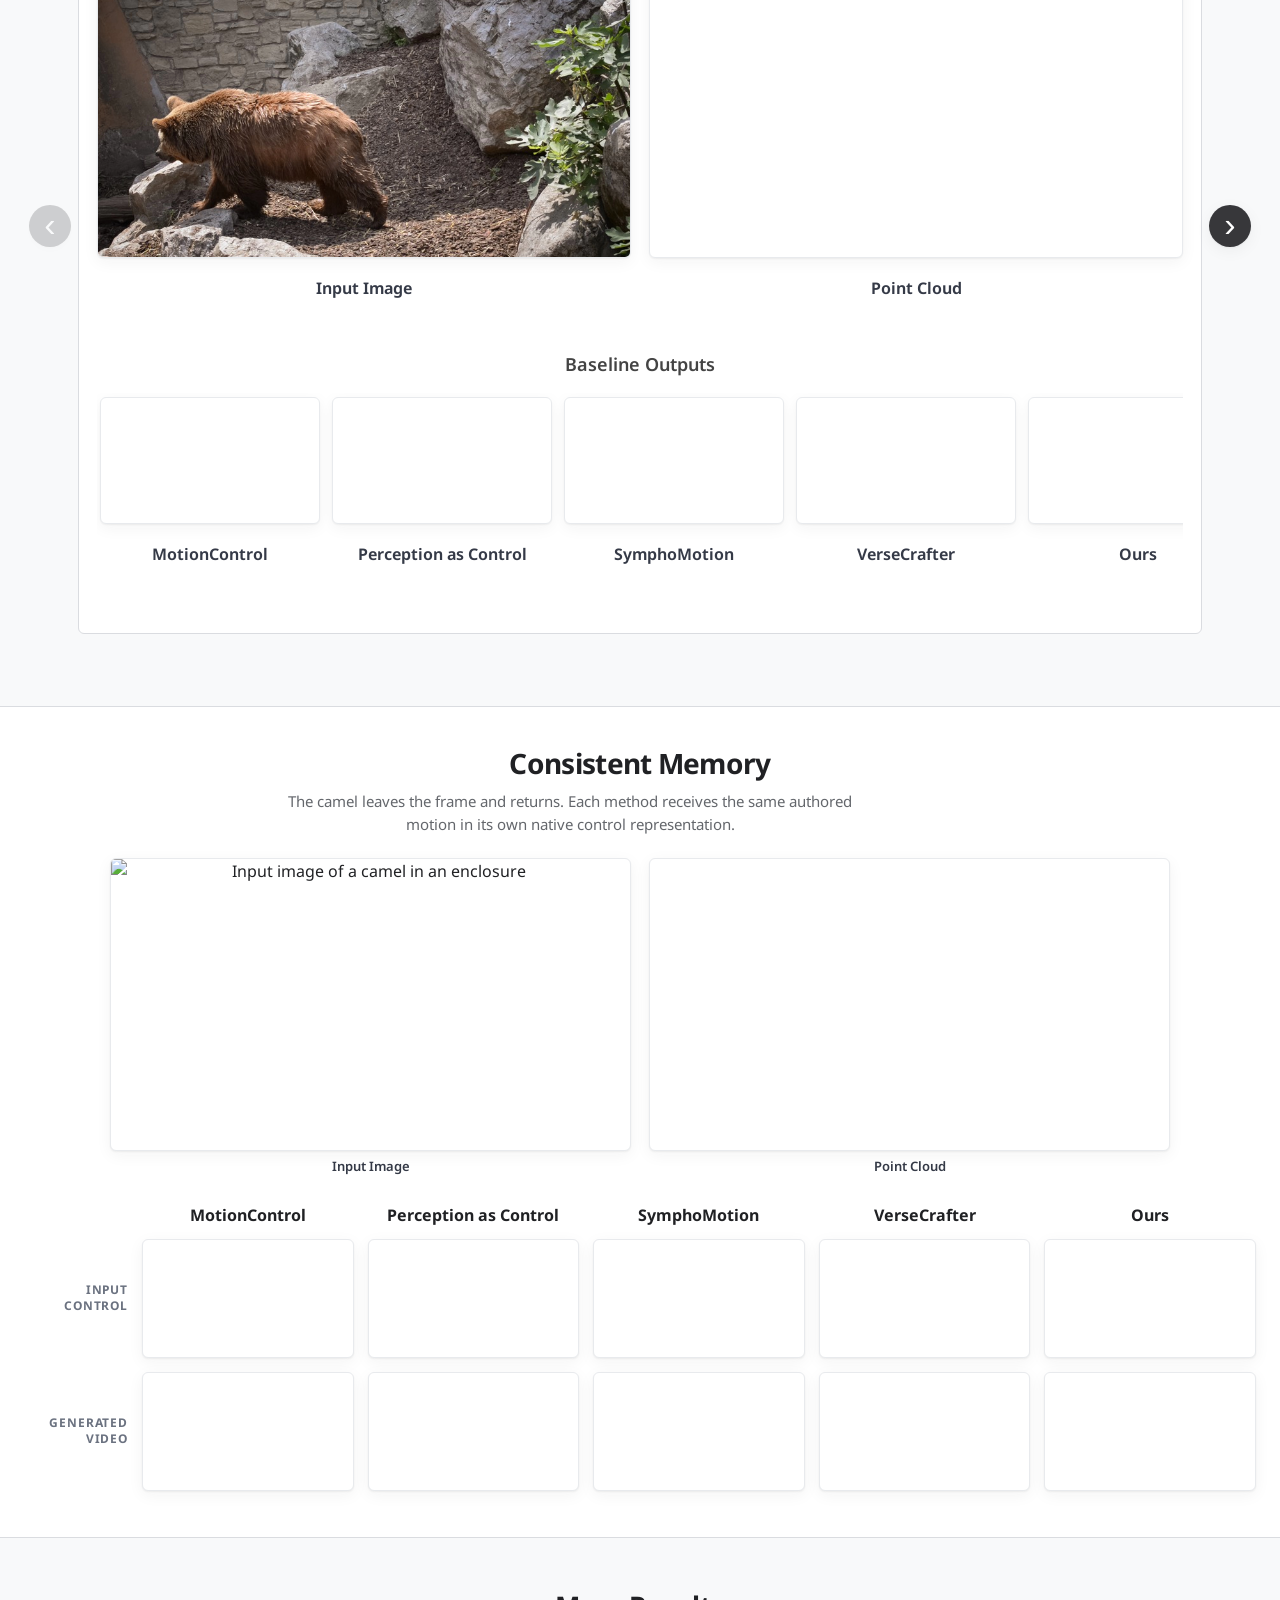
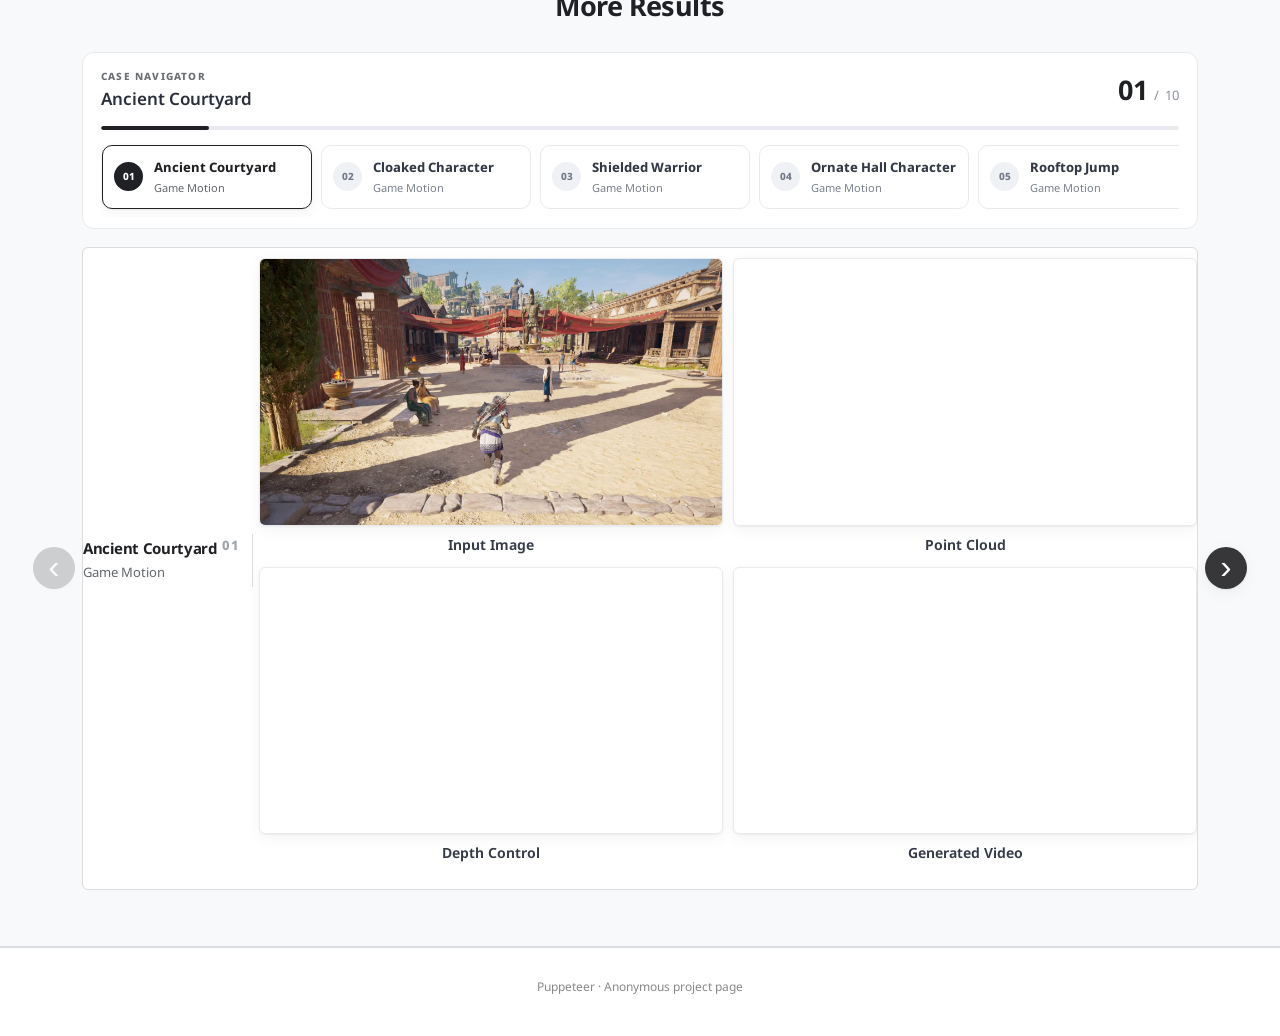
==== commit 3b3ee962: "Add a Consistent Memory comparison after Qualitative Comparison. The camel occlusion case sits in a " ====
--- a/index.html
+++ b/index.html
@@ -13,11 +13,11 @@
     rel="stylesheet"
     href="https://fonts.googleapis.com/css?family=Google+Sans|Noto+Sans|Castoro"
   >
-  <link rel="stylesheet" href="./project-page.css?v=20260910-ed3">
+  <link rel="stylesheet" href="./project-page.css?v=20260912-memory">
   <!-- qualitative-cases.js first: it exports the carousel and the lazy
        media observers that teaser.js reuses. -->
-  <script defer src="./qualitative-cases.js?v=20260910-ed3"></script>
-  <script defer src="./teaser.js?v=20260910-ed3"></script>
+  <script defer src="./qualitative-cases.js?v=20260912-memory"></script>
+  <script defer src="./teaser.js?v=20260912-memory"></script>
 </head>
 <body data-edition="release">
   <header class="publication-hero">
@@ -122,6 +122,7 @@
     </figure>
   </section>
 
+
   <section
     class="teaser-section showcase-section"
     id="showcase-teaser"
@@ -147,6 +148,126 @@
     </div>
   </section>
 
+  <section class="authored-comparison-section" aria-labelledby="consistent-memory-title">
+    <div class="authored-comparison-container">
+      <header class="teaser-heading">
+        <h2 id="consistent-memory-title">Consistent Memory</h2>
+        <p>
+          The camel leaves the frame and returns. Each method receives the
+          same authored motion in its own native control representation.
+        </p>
+      </header>
+
+      <div class="authored-scene-pair">
+        <figure class="media-card">
+          <figcaption class="media-title">Input Image</figcaption>
+          <div class="media-frame">
+            <img
+              src="./assets/camel-disappear-input.png"
+              alt="Input image of a camel in an enclosure"
+              loading="lazy"
+            >
+          </div>
+        </figure>
+        <figure class="media-card">
+          <figcaption class="media-title">Point Cloud</figcaption>
+          <div class="media-frame">
+            <iframe
+              data-lazy-iframe
+              data-src="./viser-client/?playbackPath=../assets/camel-disappear-scene.viser"
+              title="Interactive point cloud for the camel motion case"
+              loading="lazy"
+              allow="fullscreen"
+            ></iframe>
+          </div>
+        </figure>
+      </div>
+
+      <div class="authored-grid" data-video-sync>
+        <div class="authored-grid-fill" aria-hidden="true"></div>
+        <h3 class="authored-method-name">MotionControl</h3>
+        <h3 class="authored-method-name">Perception as Control</h3>
+        <h3 class="authored-method-name">SymphoMotion</h3>
+        <h3 class="authored-method-name">VerseCrafter</h3>
+        <h3 class="authored-method-name">Ours</h3>
+
+        <p class="authored-row-label">Input Control</p>
+        <figure class="media-card">
+          <div class="media-frame">
+            <video muted loop playsinline preload="none" data-lazy-video>
+              <source data-src="./assets/camel-disappear-motioncontrol-control.mp4" type="video/mp4">
+            </video>
+          </div>
+        </figure>
+        <figure class="media-card">
+          <div class="media-frame">
+            <video muted loop playsinline preload="none" data-lazy-video>
+              <source data-src="./assets/camel-disappear-perception-as-control-control.mp4" type="video/mp4">
+            </video>
+          </div>
+        </figure>
+        <figure class="media-card">
+          <div class="media-frame">
+            <video muted loop playsinline preload="none" data-lazy-video>
+              <source data-src="./assets/camel-disappear-scene-for-motion-control.mp4" type="video/mp4">
+            </video>
+          </div>
+        </figure>
+        <figure class="media-card">
+          <div class="media-frame">
+            <video muted loop playsinline preload="none" data-lazy-video>
+              <source data-src="./assets/camel-disappear-versecrafter-control.mp4" type="video/mp4">
+            </video>
+          </div>
+        </figure>
+        <figure class="media-card">
+          <div class="media-frame">
+            <video muted loop playsinline preload="none" data-lazy-video>
+              <source data-src="./assets/camel-disappear-v7-for-vace-control.mp4" type="video/mp4">
+            </video>
+          </div>
+        </figure>
+
+        <p class="authored-row-label">Generated Video</p>
+        <figure class="media-card">
+          <div class="media-frame">
+            <video muted loop playsinline preload="none" data-lazy-video>
+              <source data-src="./assets/camel-disappear-motioncontrol.mp4" type="video/mp4">
+            </video>
+          </div>
+        </figure>
+        <figure class="media-card">
+          <div class="media-frame">
+            <video muted loop playsinline preload="none" data-lazy-video>
+              <source data-src="./assets/camel-disappear-perception-as-control.mp4" type="video/mp4">
+            </video>
+          </div>
+        </figure>
+        <figure class="media-card">
+          <div class="media-frame">
+            <video muted loop playsinline preload="none" data-lazy-video>
+              <source data-src="./assets/camel-disappear-scene-for-motion.mp4" type="video/mp4">
+            </video>
+          </div>
+        </figure>
+        <figure class="media-card">
+          <div class="media-frame">
+            <video muted loop playsinline preload="none" data-lazy-video>
+              <source data-src="./assets/camel-disappear-versecrafter.mp4" type="video/mp4">
+            </video>
+          </div>
+        </figure>
+        <figure class="media-card">
+          <div class="media-frame">
+            <video muted loop playsinline preload="none" data-lazy-video>
+              <source data-src="./assets/camel-disappear-v7-for-vace.mp4" type="video/mp4">
+            </video>
+          </div>
+        </figure>
+      </div>
+    </div>
+  </section>
+
   <footer class="site-footer">
     Puppeteer · Anonymous project page
   </footer>
--- a/project-page.css
+++ b/project-page.css
@@ -811,7 +811,7 @@
 }
 
 .site-footer {
-  order: 8;
+  order: 9;
   padding: 30px 24px 40px;
   border-top: 1px solid var(--paper-line);
   color: #888;
@@ -1054,7 +1054,7 @@
 /* Showcase rows (release edition): the same four-column teaser form, but the
    cases carry no icon equation, so the rail is heading-only. */
 .showcase-section {
-  order: 7;
+  order: 8;
   padding-top: 8px;
   border-top: 1px solid var(--paper-line);
 }
@@ -1365,17 +1365,24 @@
   letter-spacing: -0.02em;
 }
 
-/* Two panels across is twice the width of a teaser column, so the block is
-   capped and centred rather than filling the full page width. */
+/* Two panels across is twice the width of a teaser column, so the whole
+   window -- navigator, arrows and slides -- is capped and centred instead of
+   running the full page width. One width, set here, drives all of it. */
+/* Same width as the Qualitative Comparison window below it, so the two
+   result sections line up. */
+.showcase-section .showcase-carousel-mount {
+  width: min(100%, 1740px);
+  margin: 4px auto 0;
+  padding: 0 24px;
+}
+
 .media-grid.is-paired {
-  width: min(100%, 1020px);
   grid-template-columns: repeat(2, minmax(0, 1fr));
   gap: 12px 10px;
 }
 
 .showcase-section .case {
-  grid-template-columns: minmax(150px, 168px) minmax(0, 1fr);
-  justify-content: center;
+  grid-template-columns: minmax(150px, 170px) minmax(0, 1fr);
 }
 
 .showcase-section .feature-rail h2 {
@@ -1393,3 +1400,107 @@
 .feature-row.is-paired .media-card {
   flex-direction: column-reverse;
 }
+
+/* Consistent Memory: same window width as the result sections above and
+   below, with the scene pair centred and every method tile the same size. */
+.authored-comparison-section {
+  order: 7;
+  padding: 40px 24px 46px;
+  border-top: 1px solid var(--paper-line);
+  background: #fff;
+}
+
+.authored-comparison-container {
+  width: min(100%, 1740px);
+  margin: 0 auto;
+}
+
+.authored-comparison-section .teaser-heading {
+  width: min(100%, 860px);
+  margin: 0 auto 22px;
+  text-align: center;
+}
+
+.authored-comparison-section .teaser-heading h2 {
+  font-family: "Google Sans", "Noto Sans", sans-serif;
+  font-size: 28px;
+  font-weight: 700;
+  letter-spacing: -0.025em;
+}
+
+.authored-scene-pair {
+  display: grid;
+  grid-template-columns: repeat(2, minmax(0, 1fr));
+  gap: 18px;
+  width: min(100%, 1060px);
+  margin: 0 auto 30px;
+}
+
+.authored-grid {
+  display: grid;
+  grid-template-columns: 104px repeat(5, minmax(0, 1fr));
+  align-items: start;
+  gap: 14px;
+}
+
+.authored-row-label {
+  align-self: center;
+  margin: 0;
+  color: #6b7280;
+  font: 700 12px/1.35 "Google Sans", "Noto Sans", sans-serif;
+  letter-spacing: 0.07em;
+  text-align: right;
+  text-transform: uppercase;
+}
+
+.authored-method-name {
+  align-self: end;
+  margin: 0;
+  color: var(--paper-ink);
+  font: 700 16px/1.25 "Google Sans", "Noto Sans", sans-serif;
+  text-align: center;
+}
+
+.authored-grid-fill {
+  grid-column: 1;
+}
+
+.authored-scene-pair .media-title,
+.authored-grid .media-title {
+  min-height: 0;
+  margin: 7px 0 0;
+  font-size: 13px;
+  font-weight: 600;
+  line-height: 1.3;
+}
+
+.authored-comparison-section .media-frame {
+  aspect-ratio: 854 / 480;
+}
+
+@media (max-width: 1000px) {
+  .authored-grid {
+    grid-template-columns: repeat(5, minmax(0, 1fr));
+  }
+
+  .authored-row-label {
+    grid-column: 1 / -1;
+    text-align: left;
+  }
+
+  .authored-grid-fill {
+    display: none;
+  }
+}
+
+@media (max-width: 700px) {
+  .authored-comparison-section {
+    padding-right: 14px;
+    padding-left: 14px;
+  }
+
+  .authored-scene-pair,
+  .authored-grid {
+    grid-template-columns: repeat(2, minmax(0, 1fr));
+  }
+}
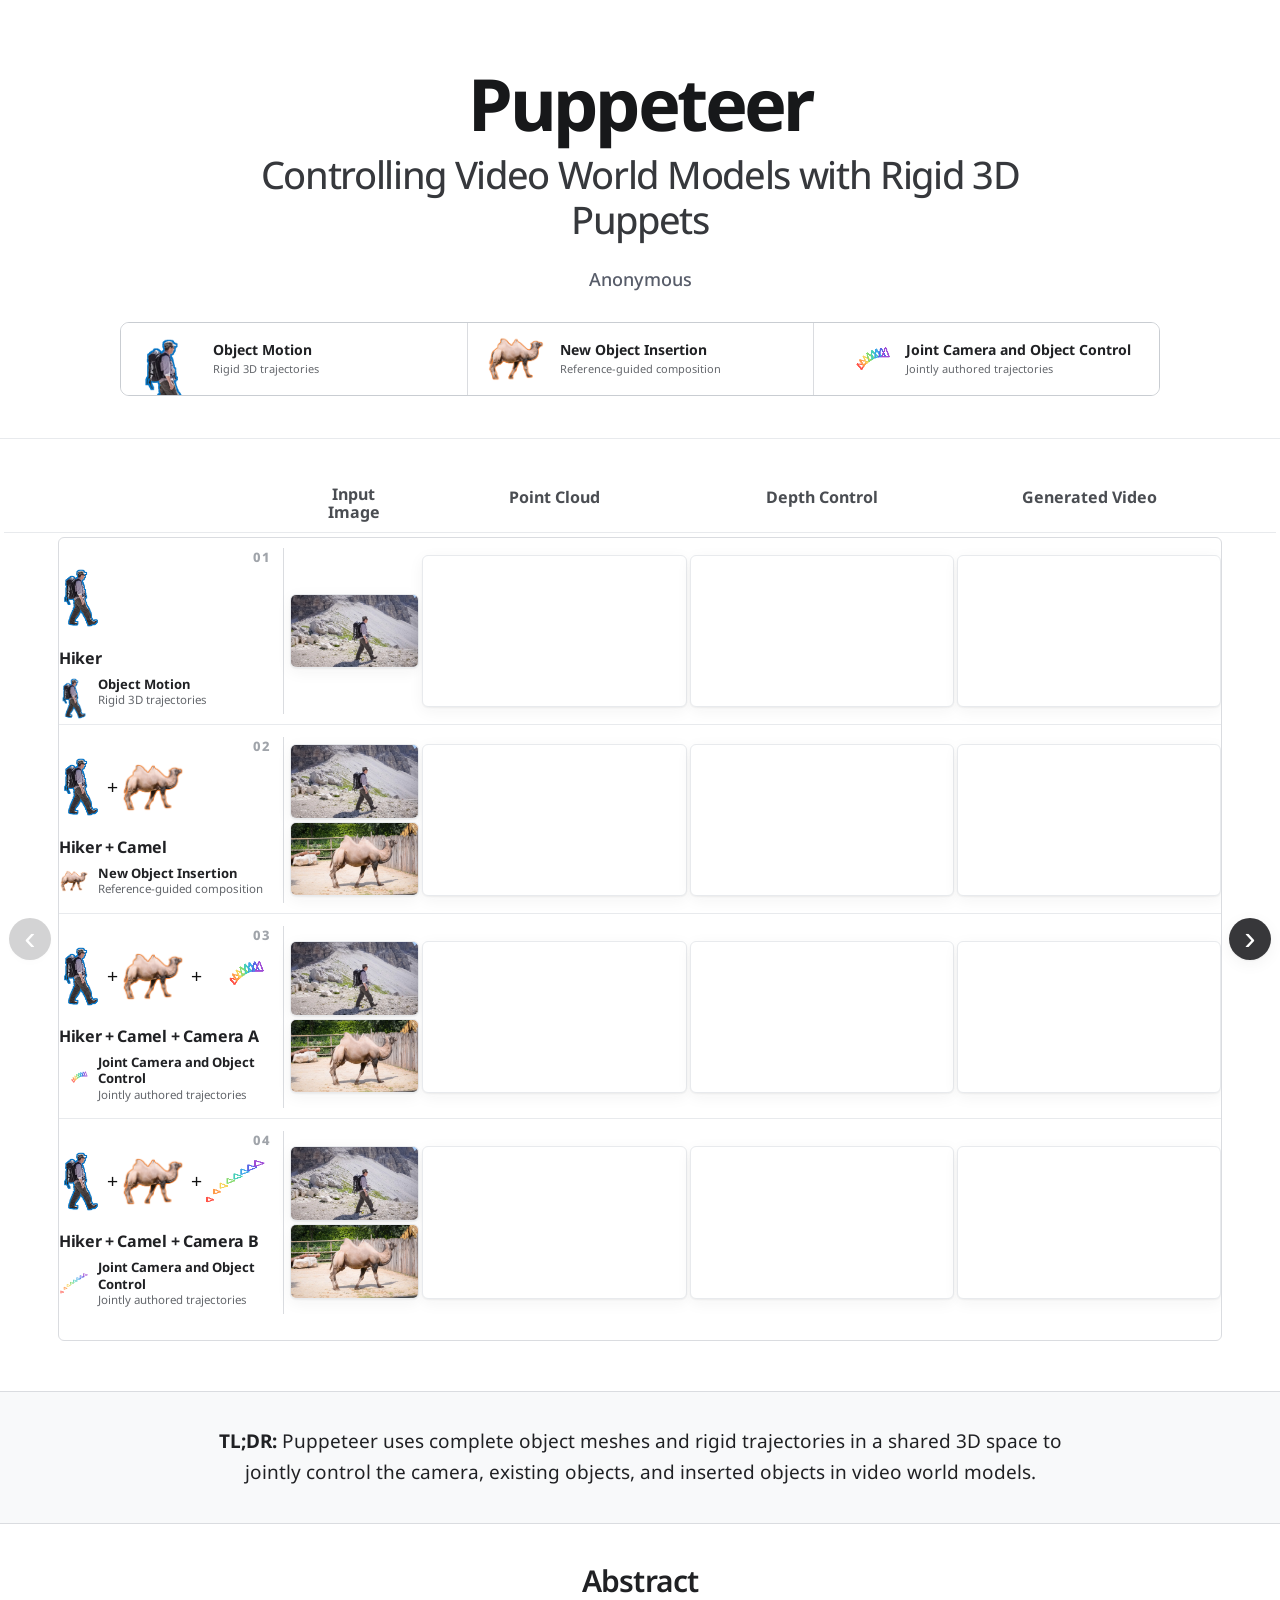
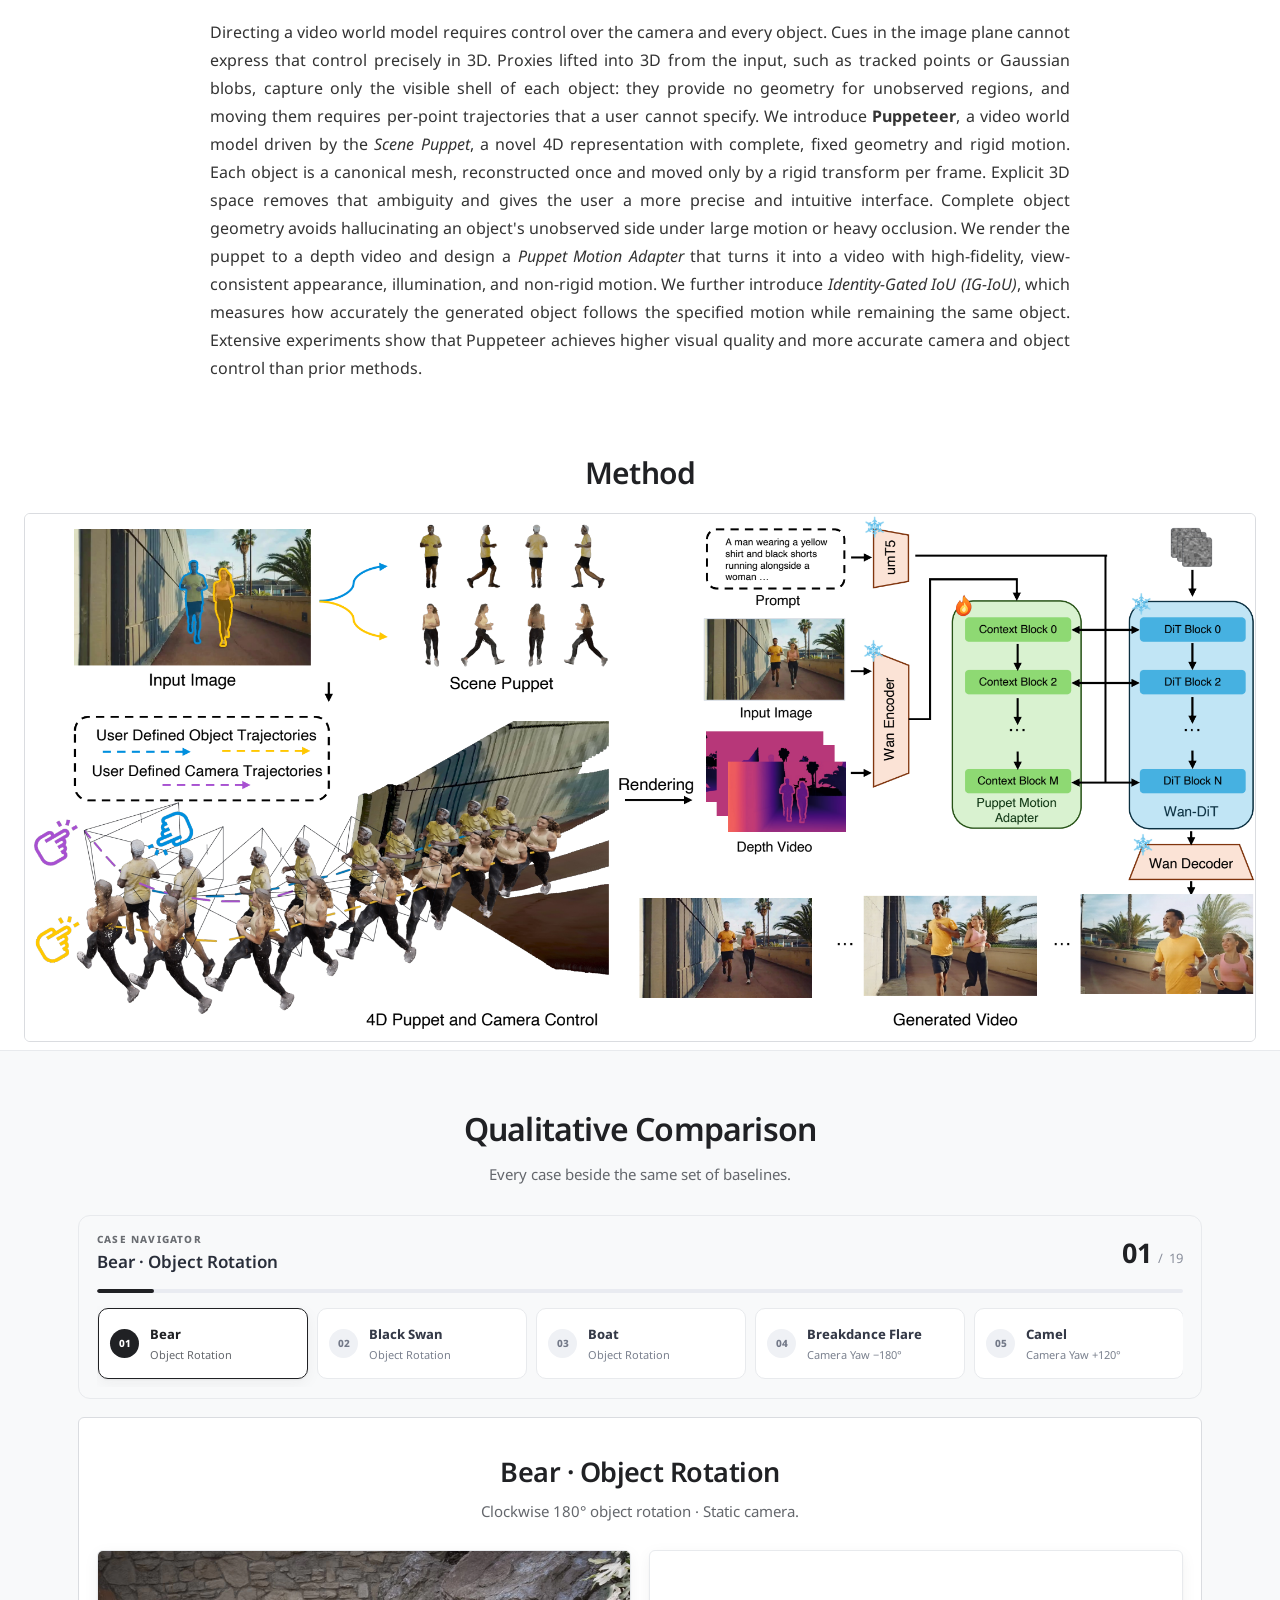
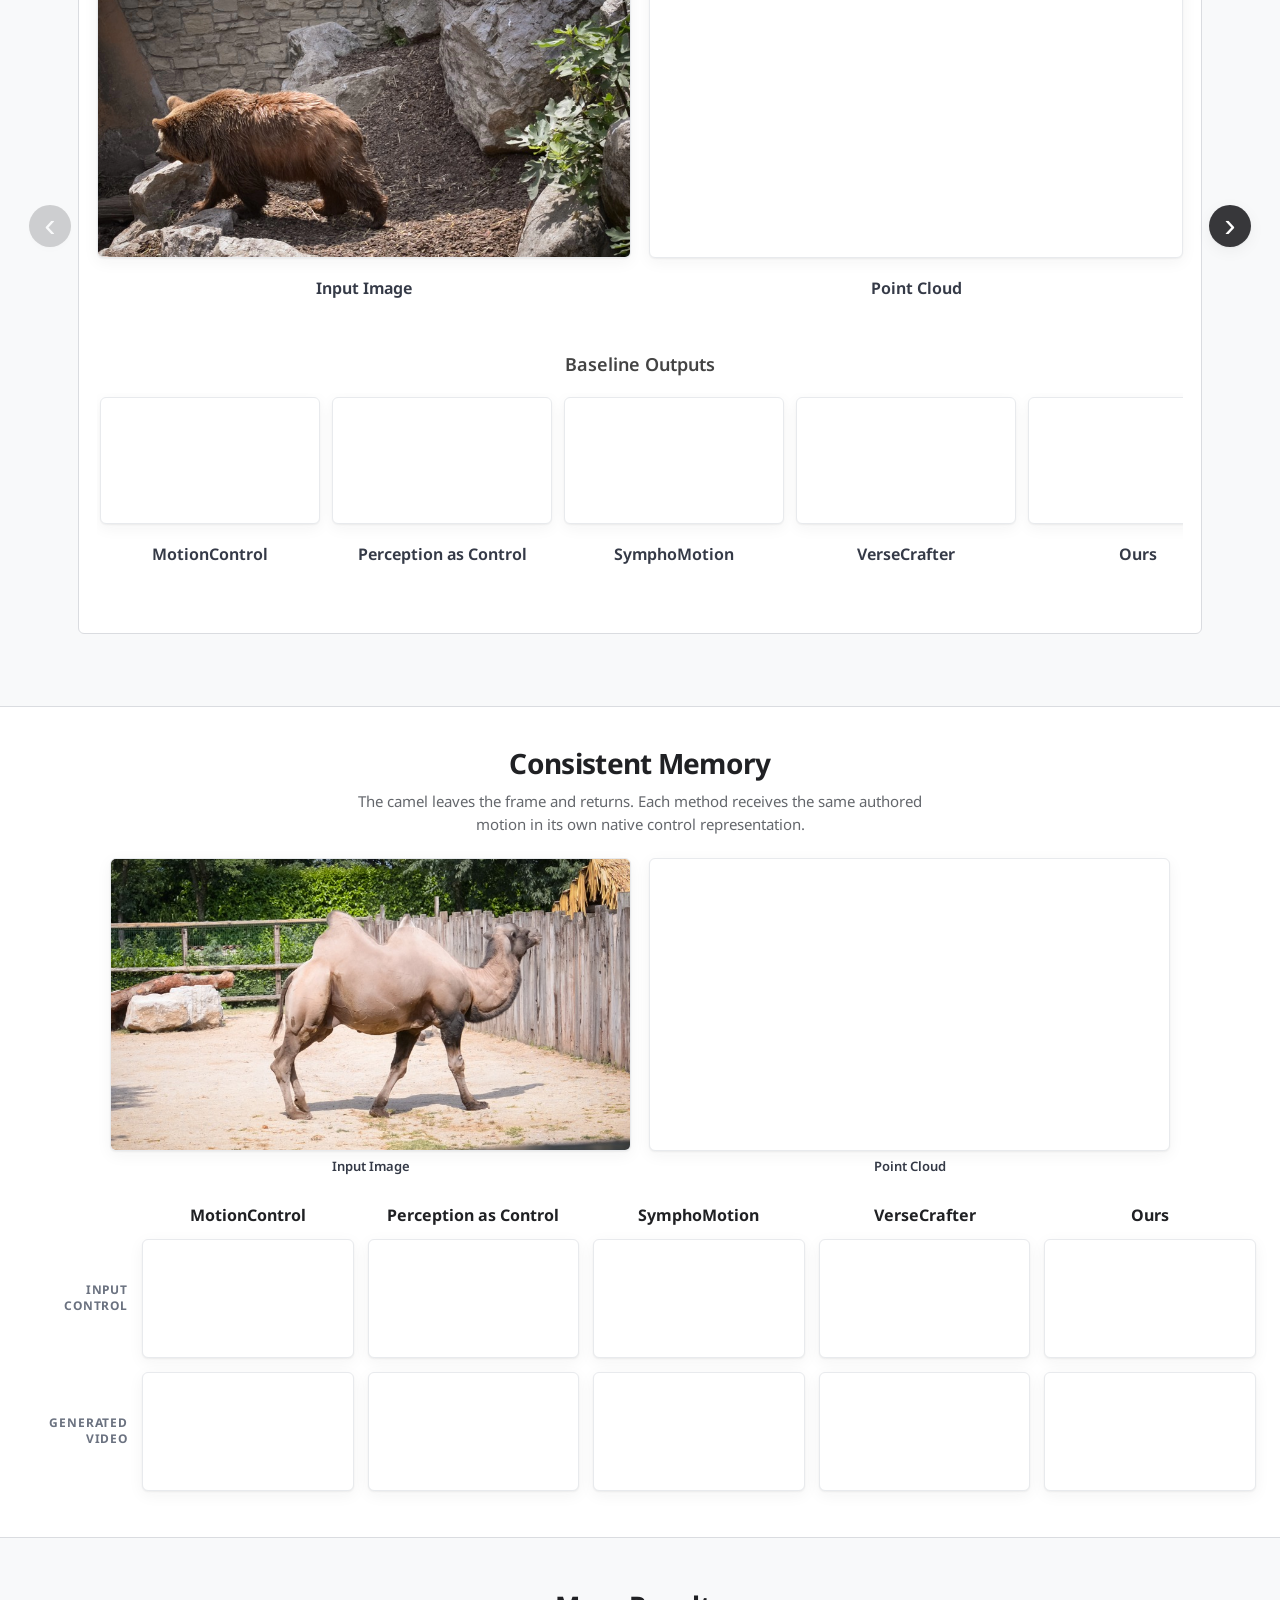
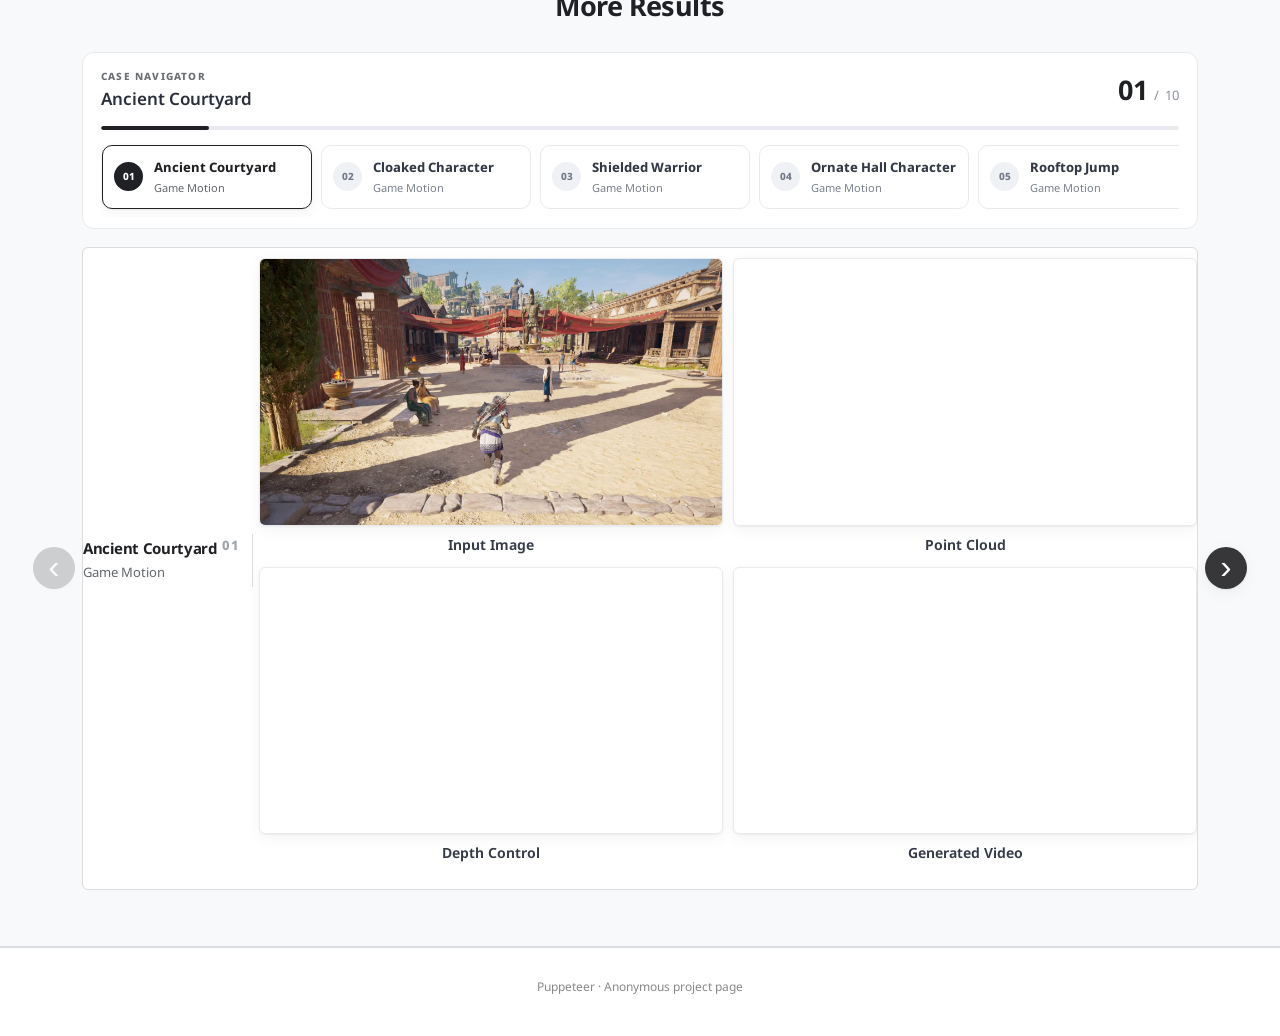
==== commit dbb77189: "Centre the Consistent Memory intro paragraph. Co-authored-by: Cursor <cursoragent@cursor.com>" ====
--- a/index.html
+++ b/index.html
@@ -13,7 +13,7 @@
     rel="stylesheet"
     href="https://fonts.googleapis.com/css?family=Google+Sans|Noto+Sans|Castoro"
   >
-  <link rel="stylesheet" href="./project-page.css?v=20260912-memory">
+  <link rel="stylesheet" href="./project-page.css?v=20260912-memory2">
   <!-- qualitative-cases.js first: it exports the carousel and the lazy
        media observers that teaser.js reuses. -->
   <script defer src="./qualitative-cases.js?v=20260912-memory"></script>
--- a/project-page.css
+++ b/project-page.css
@@ -1428,6 +1428,13 @@
   letter-spacing: -0.025em;
 }
 
+/* The shared heading caps its paragraph at 68ch, which otherwise leaves that
+   block hugging the left edge of a centred heading. */
+.authored-comparison-section .teaser-heading p {
+  margin-right: auto;
+  margin-left: auto;
+}
+
 .authored-scene-pair {
   display: grid;
   grid-template-columns: repeat(2, minmax(0, 1fr));
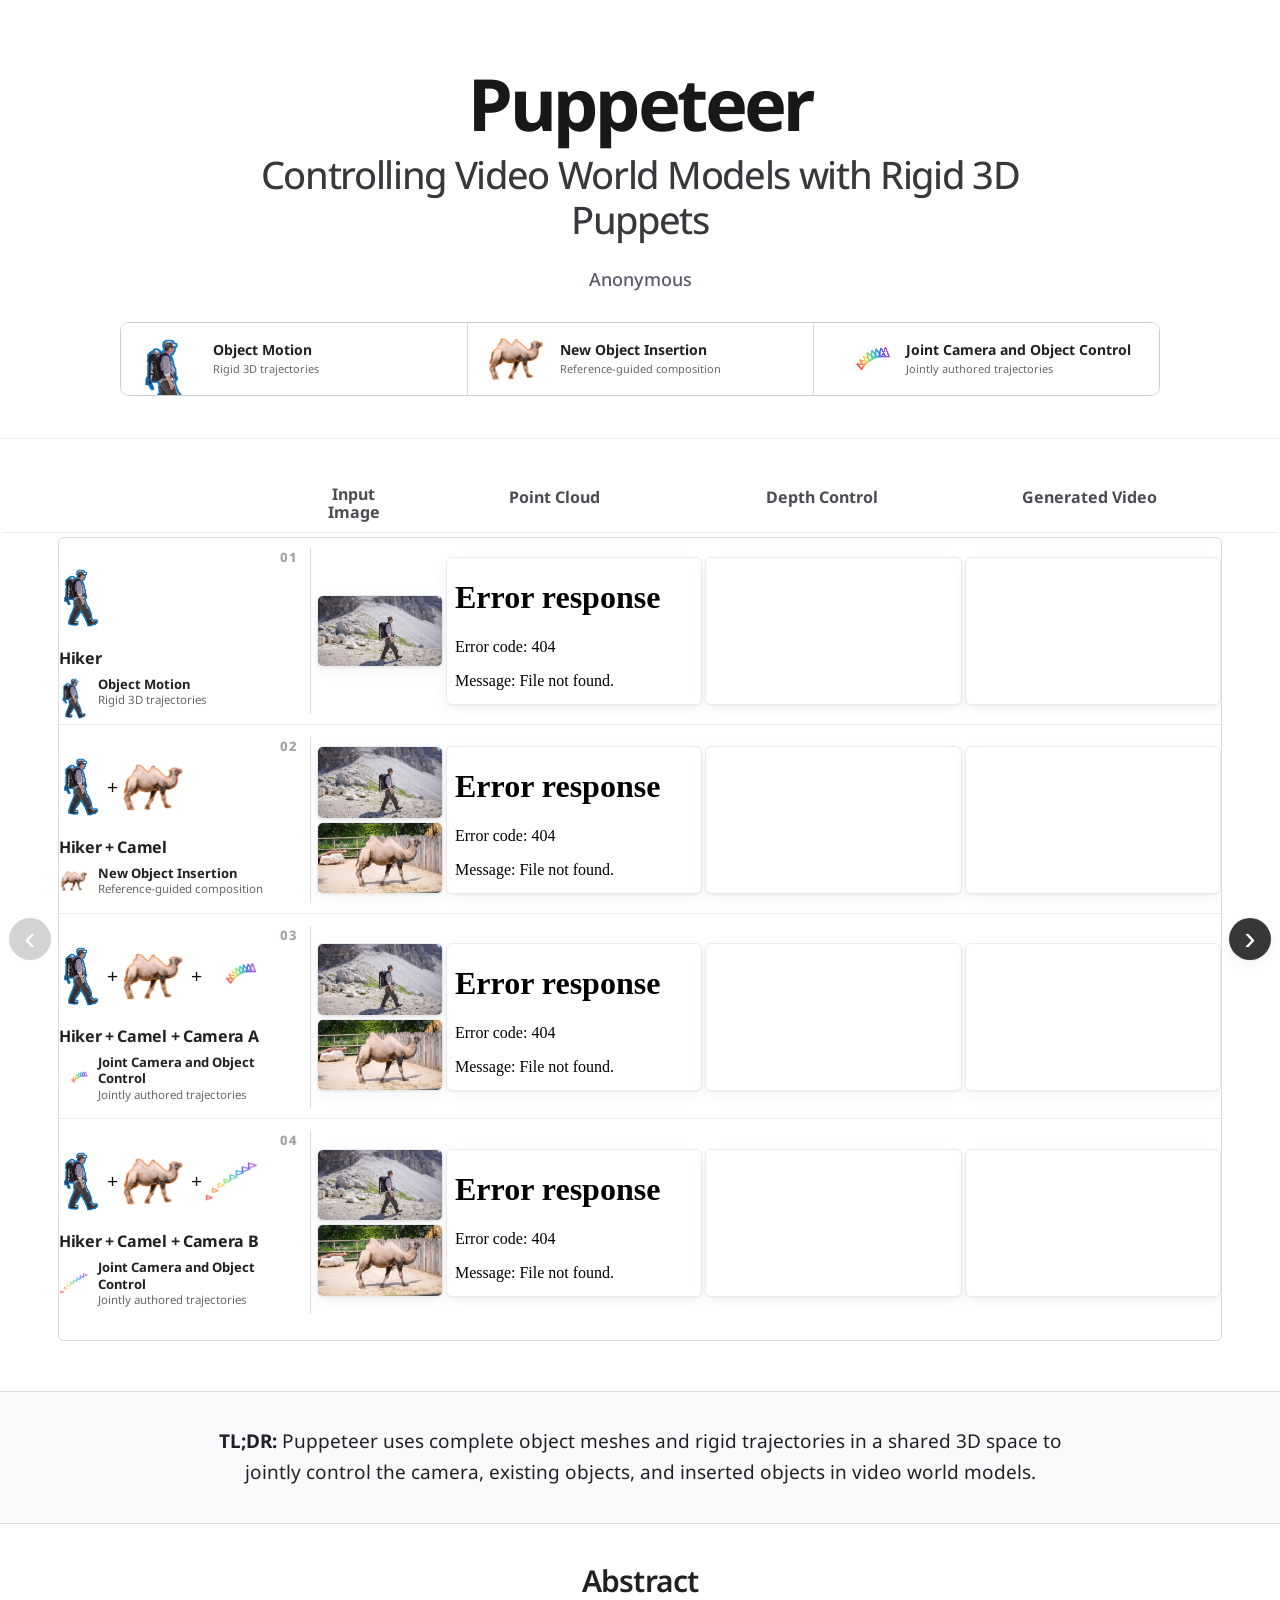
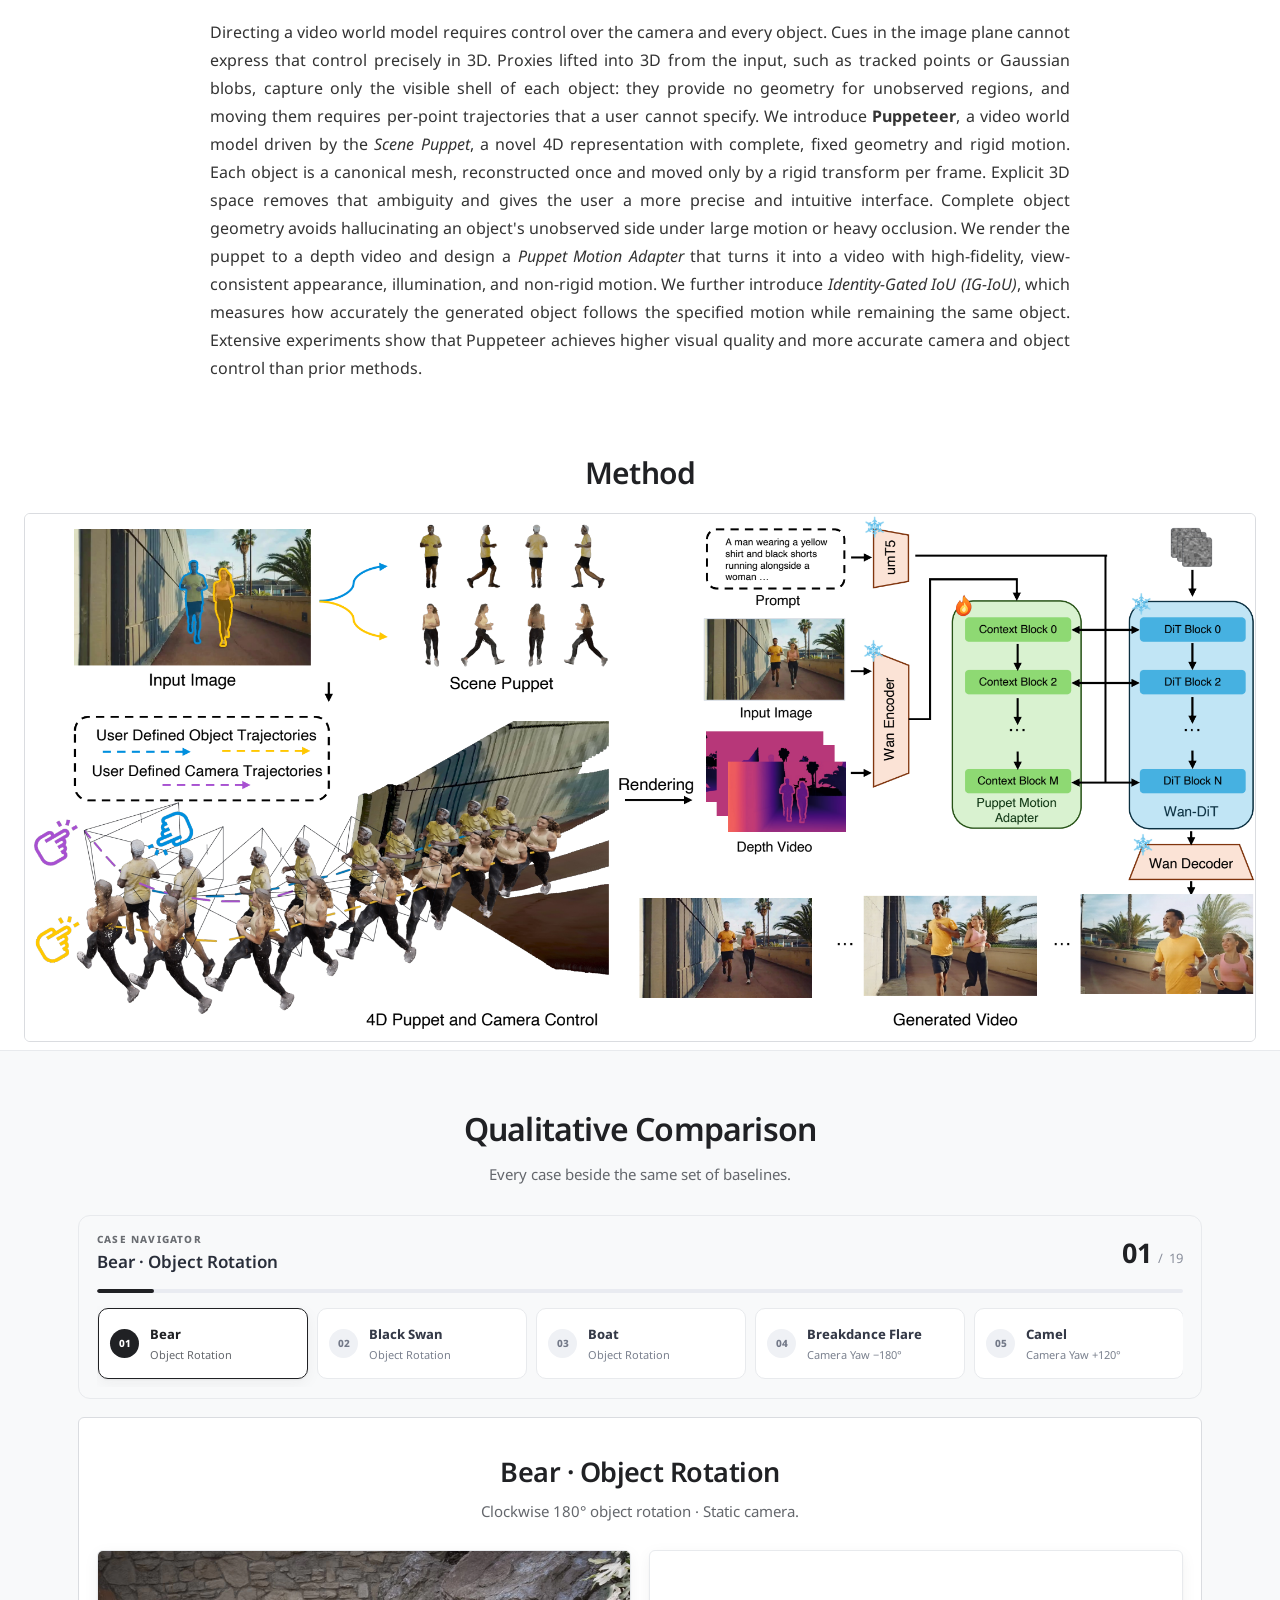
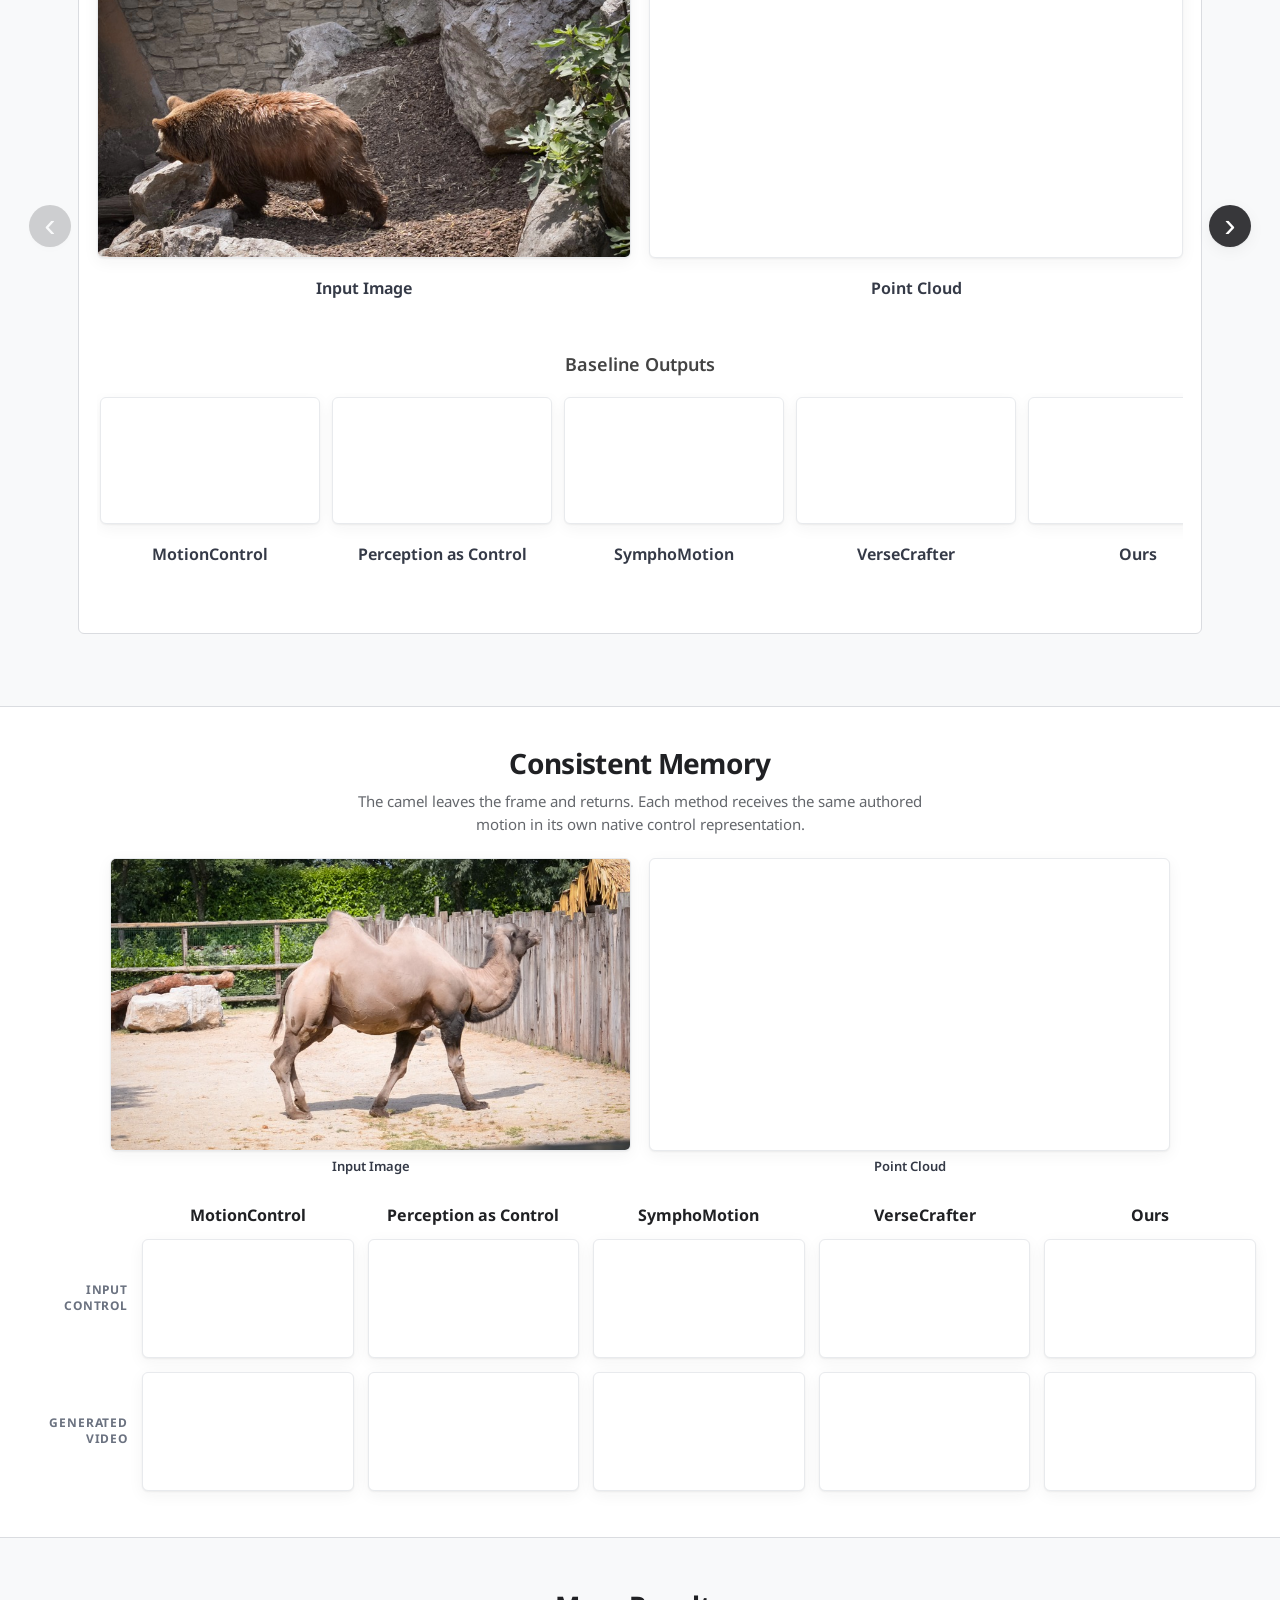
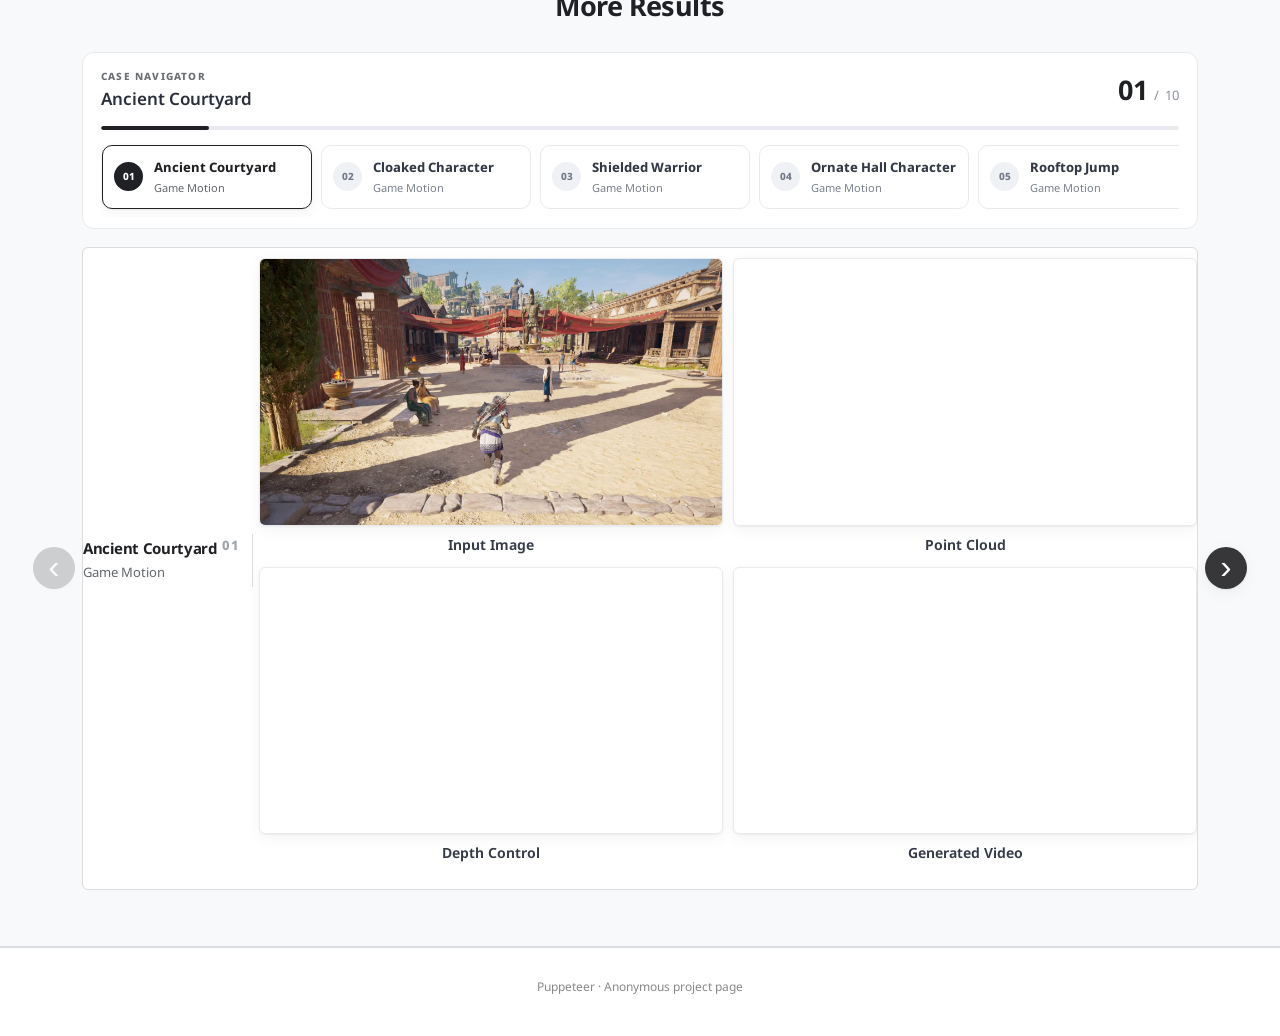
==== commit 1200d5d9: "Give both teaser pages the same icon rail. Co-authored-by: Cursor <cursoragent@cursor.com>" ====
--- a/index.html
+++ b/index.html
@@ -13,7 +13,7 @@
     rel="stylesheet"
     href="https://fonts.googleapis.com/css?family=Google+Sans|Noto+Sans|Castoro"
   >
-  <link rel="stylesheet" href="./project-page.css?v=20260912-memory2">
+  <link rel="stylesheet" href="./project-page.css?v=20260915-rail">
   <!-- qualitative-cases.js first: it exports the carousel and the lazy
        media observers that teaser.js reuses. -->
   <script defer src="./qualitative-cases.js?v=20260912-memory"></script>
--- a/project-page.css
+++ b/project-page.css
@@ -247,7 +247,9 @@
 
 .case {
   display: grid;
-  grid-template-columns: minmax(215px, 225px) minmax(0, 1fr);
+  /* Wide enough for the busiest icon equation, bear + T-Rex + camera, so no
+     row has to scale its icons down to fit. */
+  grid-template-columns: minmax(242px, 252px) minmax(0, 1fr);
   align-items: center;
   gap: 6px;
   padding: 8px 0 10px;
@@ -303,9 +305,12 @@
   white-space: nowrap;
 }
 
+/* Icons shrink together rather than spilling past the rail, so a row that
+   gains a module never drops the last one out of sight. */
 .feature-module {
   display: grid;
-  flex: none;
+  flex: 0 1 auto;
+  min-width: 0;
   height: 84px;
   place-items: center;
 }
@@ -319,7 +324,7 @@
 }
 
 .is-camera-module {
-  width: 64px;
+  width: 56px;
 }
 
 .feature-plus {
@@ -821,7 +826,7 @@
 
 @media (max-width: 1100px) {
   .case {
-    grid-template-columns: 225px minmax(0, 1fr);
+    grid-template-columns: 252px minmax(0, 1fr);
     align-items: flex-start;
   }
 
@@ -984,24 +989,14 @@
   border-top: 1px solid var(--paper-line);
 }
 
-/* The T-Rex is a long 2.7:1 animal, so matching the bear's visual weight costs
-   width. Let the bear block's icons shrink proportionally instead of spilling
-   past the rail on the three-module row. */
-.bear-teaser-section .feature-module {
-  min-width: 0;
-  flex: 0 1 auto;
-}
-
+/* The bear ships at the camel's proportions, so the two teaser pages carry the
+   same visual weight in the rail. */
 .is-bear-module {
-  width: 72px;
+  width: 60px;
 }
 
 .is-trex-module {
-  width: 120px;
-}
-
-.bear-teaser-section .is-camera-module {
-  width: 56px;
+  width: 88px;
 }
 
 .bear-seed-switcher {
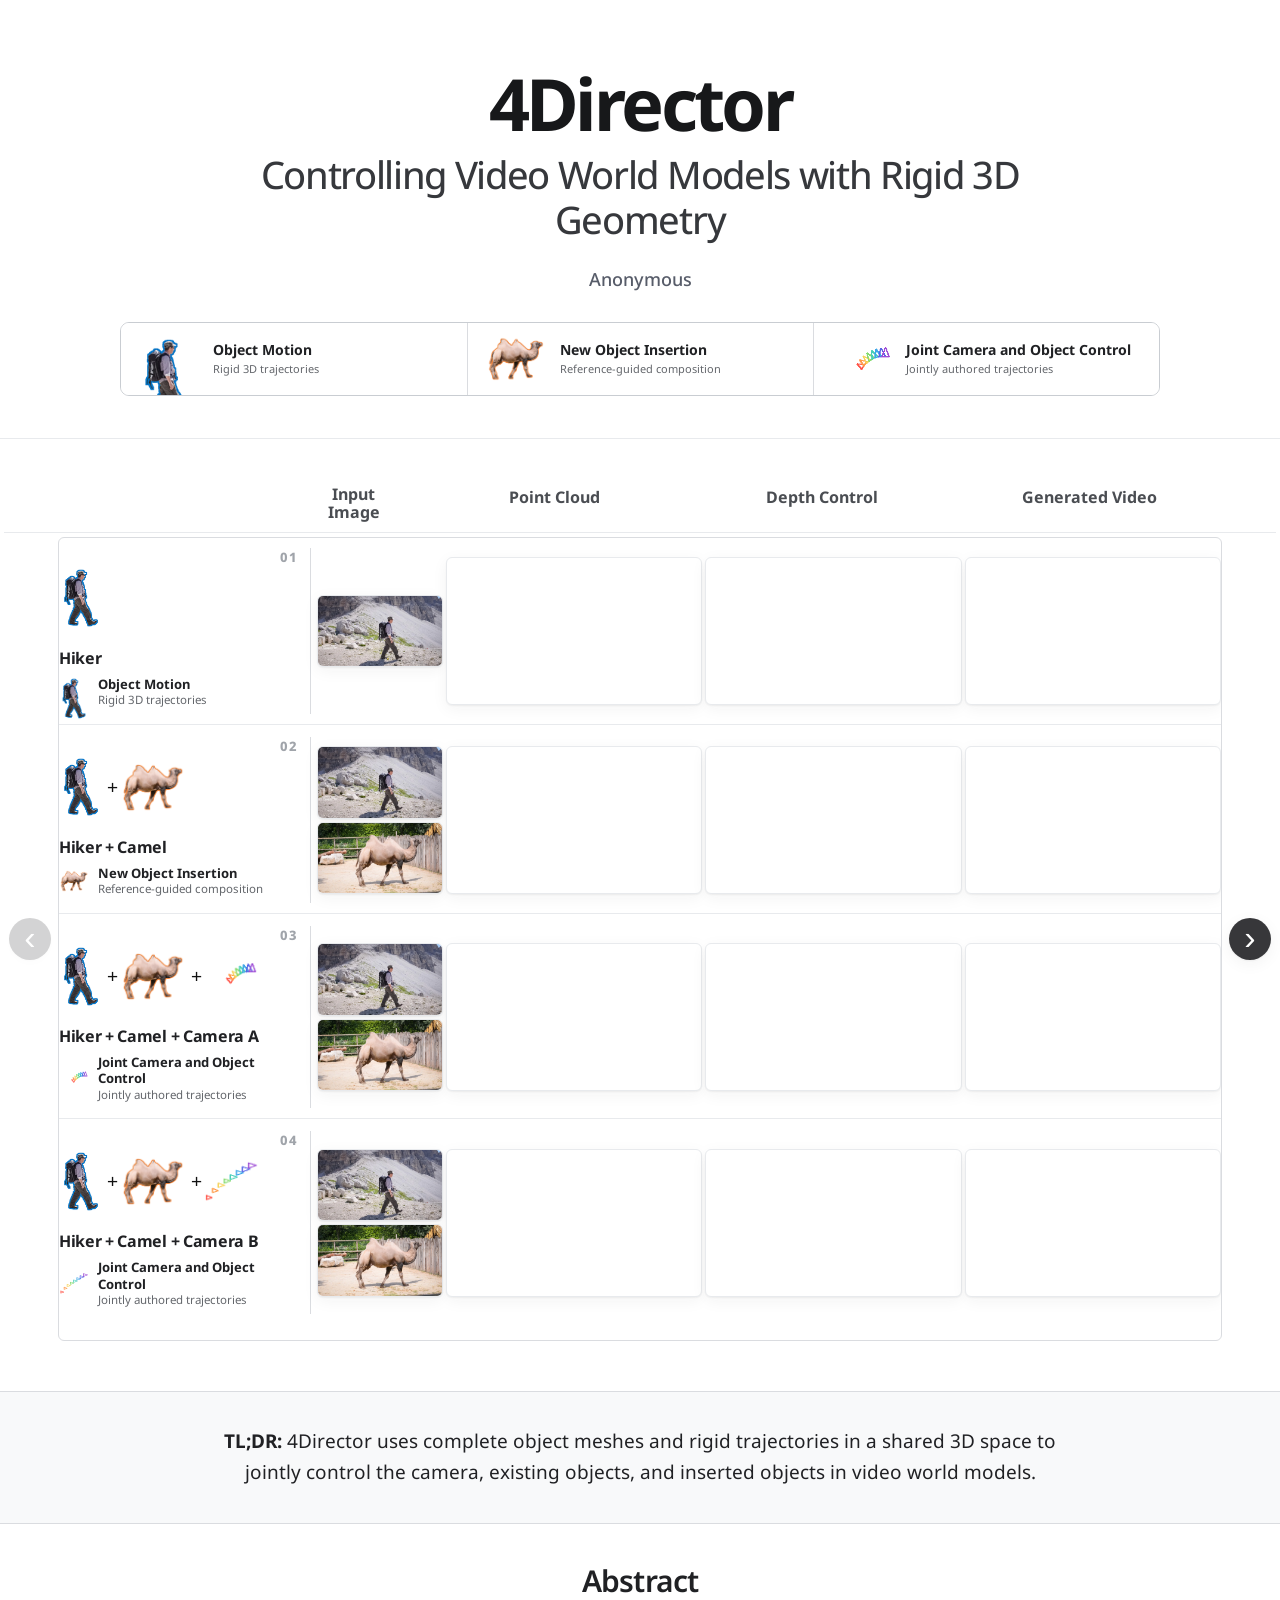
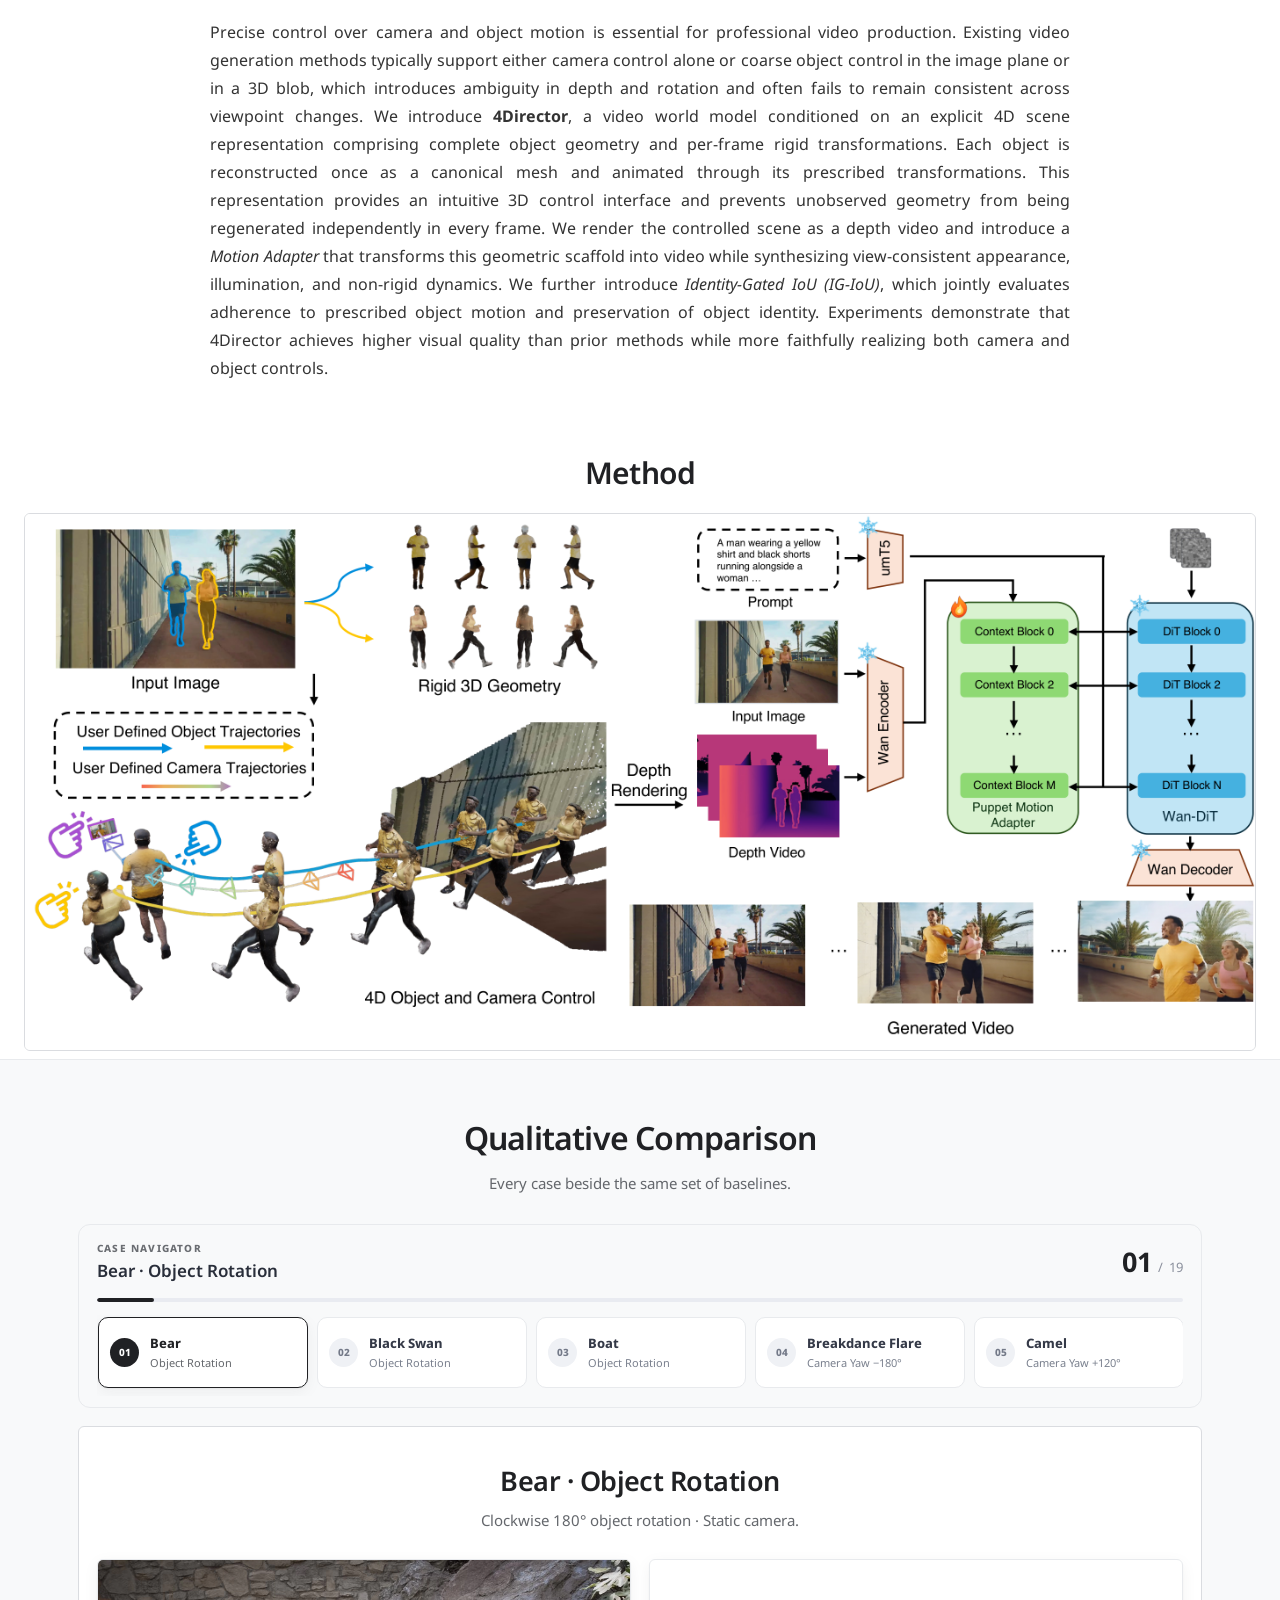
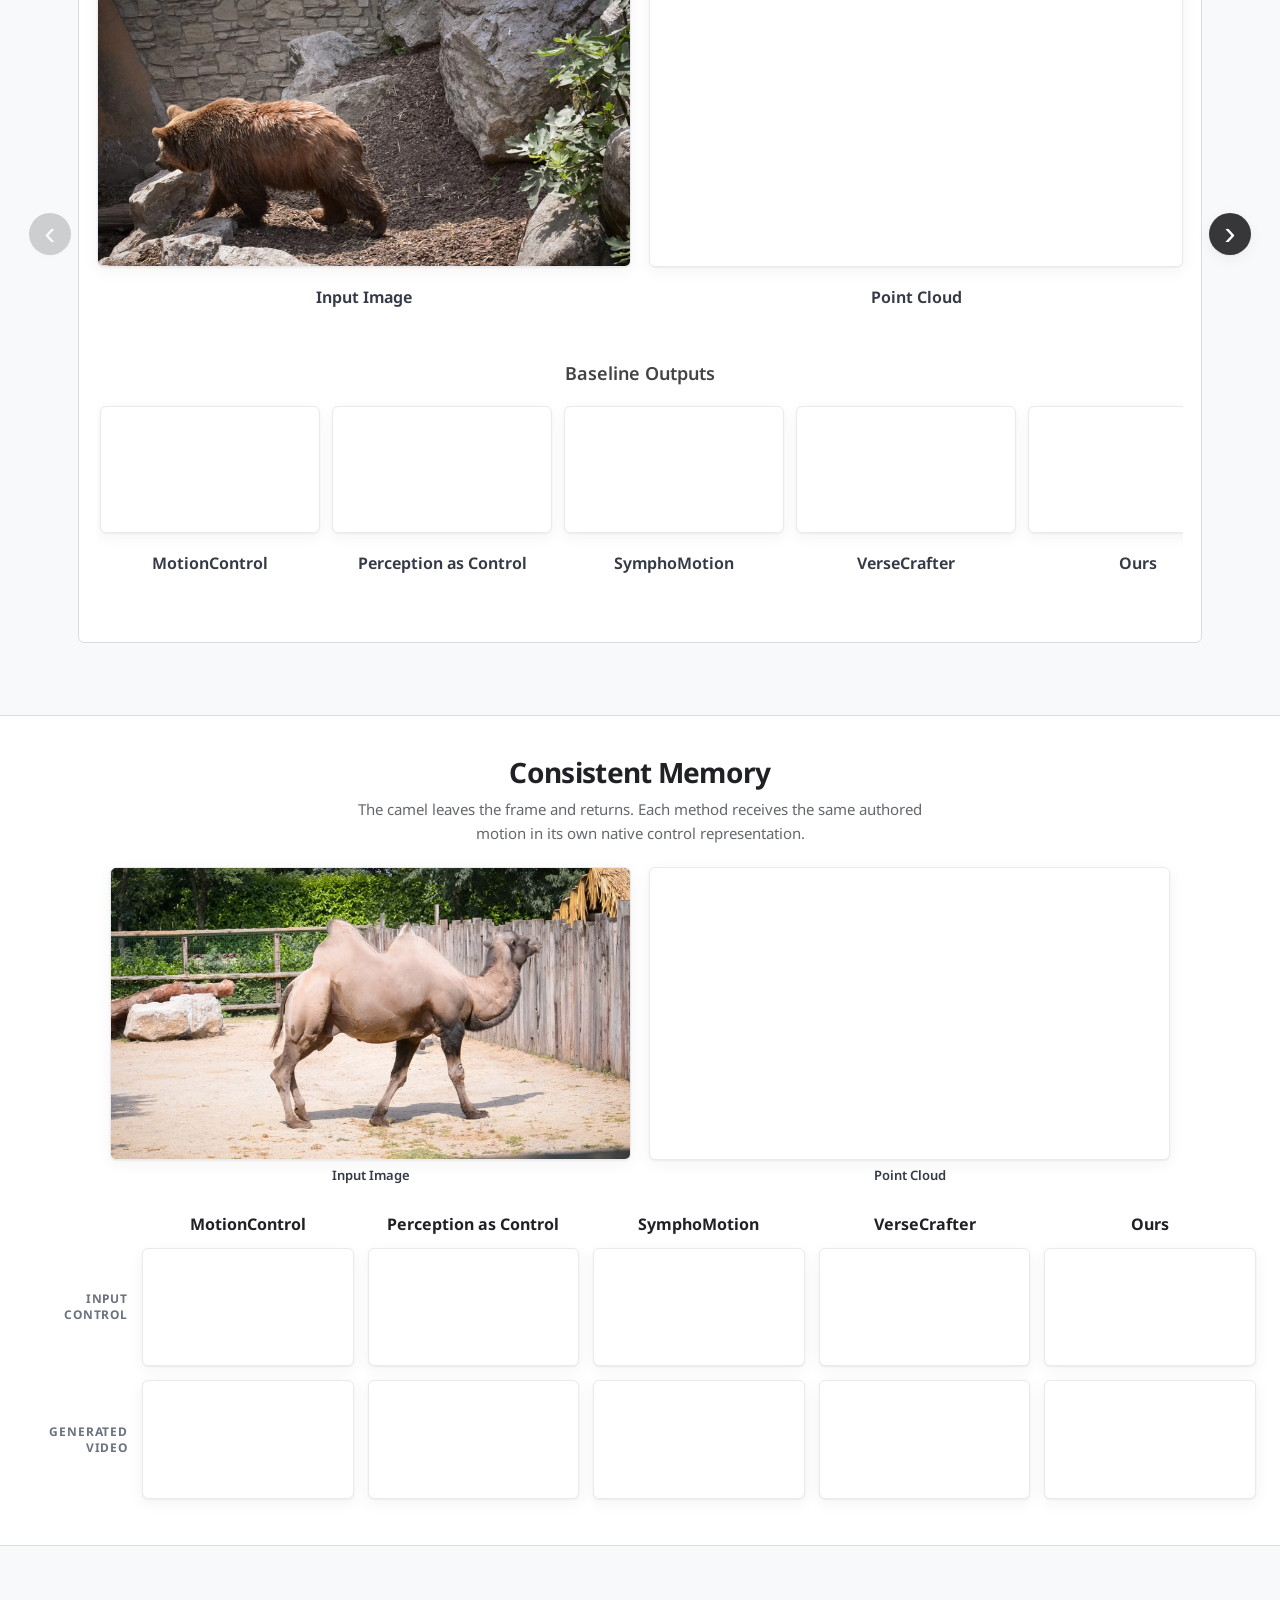
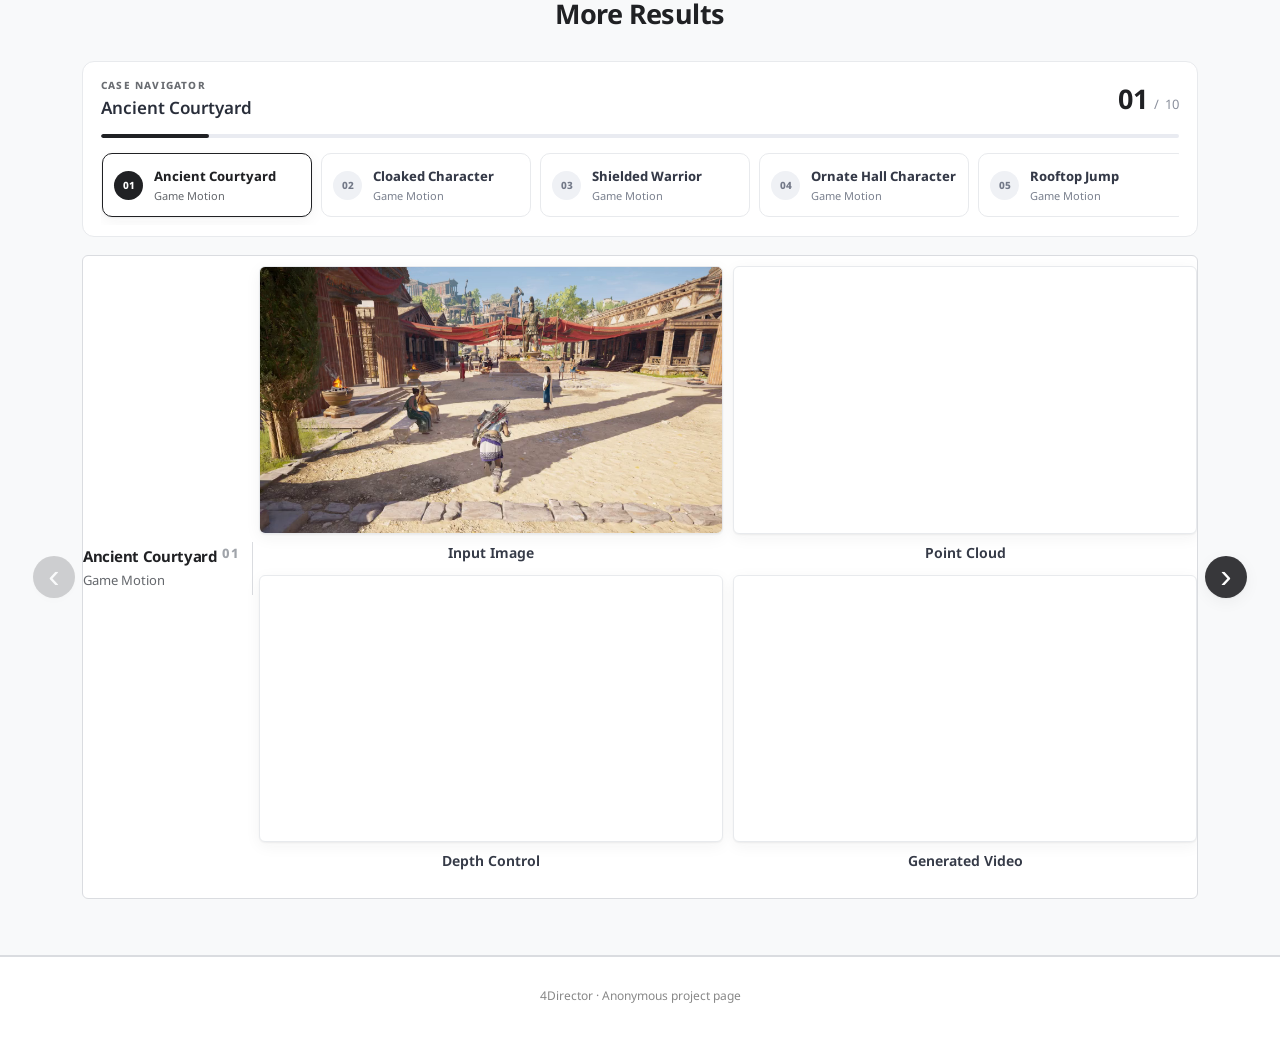
==== commit 9beebce7: "Align the project page with the 4Director paper. Use the current title, abstract, and pipeline figur" ====
--- a/index.html
+++ b/index.html
@@ -6,9 +6,9 @@
   <meta name="color-scheme" content="light">
   <meta
     name="description"
-    content="Puppeteer controls video world models with complete object geometry and rigid motion in a shared 3D space."
+    content="4Director controls camera and object motion in video world models with explicit rigid 3D geometry."
   >
-  <title>Puppeteer — Controlling Video World Models with Rigid 3D Puppets</title>
+  <title>4Director — Controlling Video World Models with Rigid 3D Geometry</title>
   <link
     rel="stylesheet"
     href="https://fonts.googleapis.com/css?family=Google+Sans|Noto+Sans|Castoro"
@@ -22,16 +22,16 @@
 <body data-edition="release">
   <header class="publication-hero">
     <div class="publication-container">
-      <div class="project-name">Puppeteer</div>
+      <div class="project-name">4Director</div>
       <h1 class="publication-title">
-        Controlling Video World Models with Rigid 3D Puppets
+        Controlling Video World Models with Rigid 3D Geometry
       </h1>
 
       <div class="publication-authors">
         <span class="author-block">Anonymous</span>
       </div>
 
-      <div class="hero-features" aria-label="Puppeteer capabilities">
+      <div class="hero-features" aria-label="4Director capabilities">
         <div class="hero-feature is-object-motion">
           <span class="hero-feature-icon" aria-hidden="true">
             <img src="./assets/feature-hiker.png" alt="">
@@ -67,7 +67,7 @@
     <div class="text-container">
       <p class="tldr">
         <strong>TL;DR:</strong>
-        Puppeteer uses complete object meshes and rigid trajectories in a
+        4Director uses complete object meshes and rigid trajectories in a
         shared 3D space to jointly control the camera, existing objects, and
         inserted objects in video world models.
       </p>
@@ -78,27 +78,27 @@
     <div class="text-container">
       <h2 class="section-title">Abstract</h2>
       <p class="abstract-copy">
-        Directing a video world model requires control over the camera and
-        every object. Cues in the image plane cannot express that control
-        precisely in 3D. Proxies lifted into 3D from the input, such as
-        tracked points or Gaussian blobs, capture only the visible shell of
-        each object: they provide no geometry for unobserved regions, and
-        moving them requires per-point trajectories that a user cannot
-        specify. We introduce <strong>Puppeteer</strong>, a video world model
-        driven by the <em>Scene Puppet</em>, a novel 4D representation with
-        complete, fixed geometry and rigid motion. Each object is a canonical
-        mesh, reconstructed once and moved only by a rigid transform per
-        frame. Explicit 3D space removes that ambiguity and gives the user a
-        more precise and intuitive interface. Complete object geometry avoids
-        hallucinating an object's unobserved side under large motion or heavy
-        occlusion. We render the puppet to a depth video and design a
-        <em>Puppet Motion Adapter</em> that turns it into a video with
-        high-fidelity, view-consistent appearance, illumination, and non-rigid
-        motion. We further introduce <em>Identity-Gated IoU (IG-IoU)</em>,
-        which measures how accurately the generated object follows the
-        specified motion while remaining the same object. Extensive
-        experiments show that Puppeteer achieves higher visual quality and
-        more accurate camera and object control than prior methods.
+        Precise control over camera and object motion is essential for
+        professional video production. Existing video generation methods
+        typically support either camera control alone or coarse object
+        control in the image plane or in a 3D blob, which introduces
+        ambiguity in depth and rotation and often fails to remain consistent
+        across viewpoint changes. We introduce <strong>4Director</strong>, a
+        video world model conditioned on an explicit 4D scene representation
+        comprising complete object geometry and per-frame rigid
+        transformations. Each object is reconstructed once as a canonical
+        mesh and animated through its prescribed transformations. This
+        representation provides an intuitive 3D control interface and
+        prevents unobserved geometry from being regenerated independently in
+        every frame. We render the controlled scene as a depth video and
+        introduce a <em>Motion Adapter</em> that transforms this geometric
+        scaffold into video while synthesizing view-consistent appearance,
+        illumination, and non-rigid dynamics. We further introduce
+        <em>Identity-Gated IoU (IG-IoU)</em>, which jointly evaluates
+        adherence to prescribed object motion and preservation of object
+        identity. Experiments demonstrate that 4Director achieves higher
+        visual quality than prior methods while more faithfully realizing
+        both camera and object controls.
       </p>
     </div>
   </section>
@@ -115,8 +115,8 @@
     </div>
     <figure class="pipeline-figure">
       <img
-        src="./assets/pipeline.png"
-        alt="Puppeteer pipeline: an input image becomes a Scene Puppet with user-defined object and camera trajectories, which renders to a depth video that drives the Puppet Motion Adapter alongside Wan-DiT to produce the generated video."
+        src="./assets/pipeline.png?v=20260916-paper"
+        alt="4Director pipeline: an input image becomes rigid 3D geometry with user-defined object and camera trajectories; depth rendering drives a Motion Adapter alongside a frozen Wan-DiT to produce the generated video."
         loading="lazy"
       >
     </figure>
@@ -269,7 +269,7 @@
   </section>
 
   <footer class="site-footer">
-    Puppeteer · Anonymous project page
+    4Director · Anonymous project page
   </footer>
 </body>
 </html>
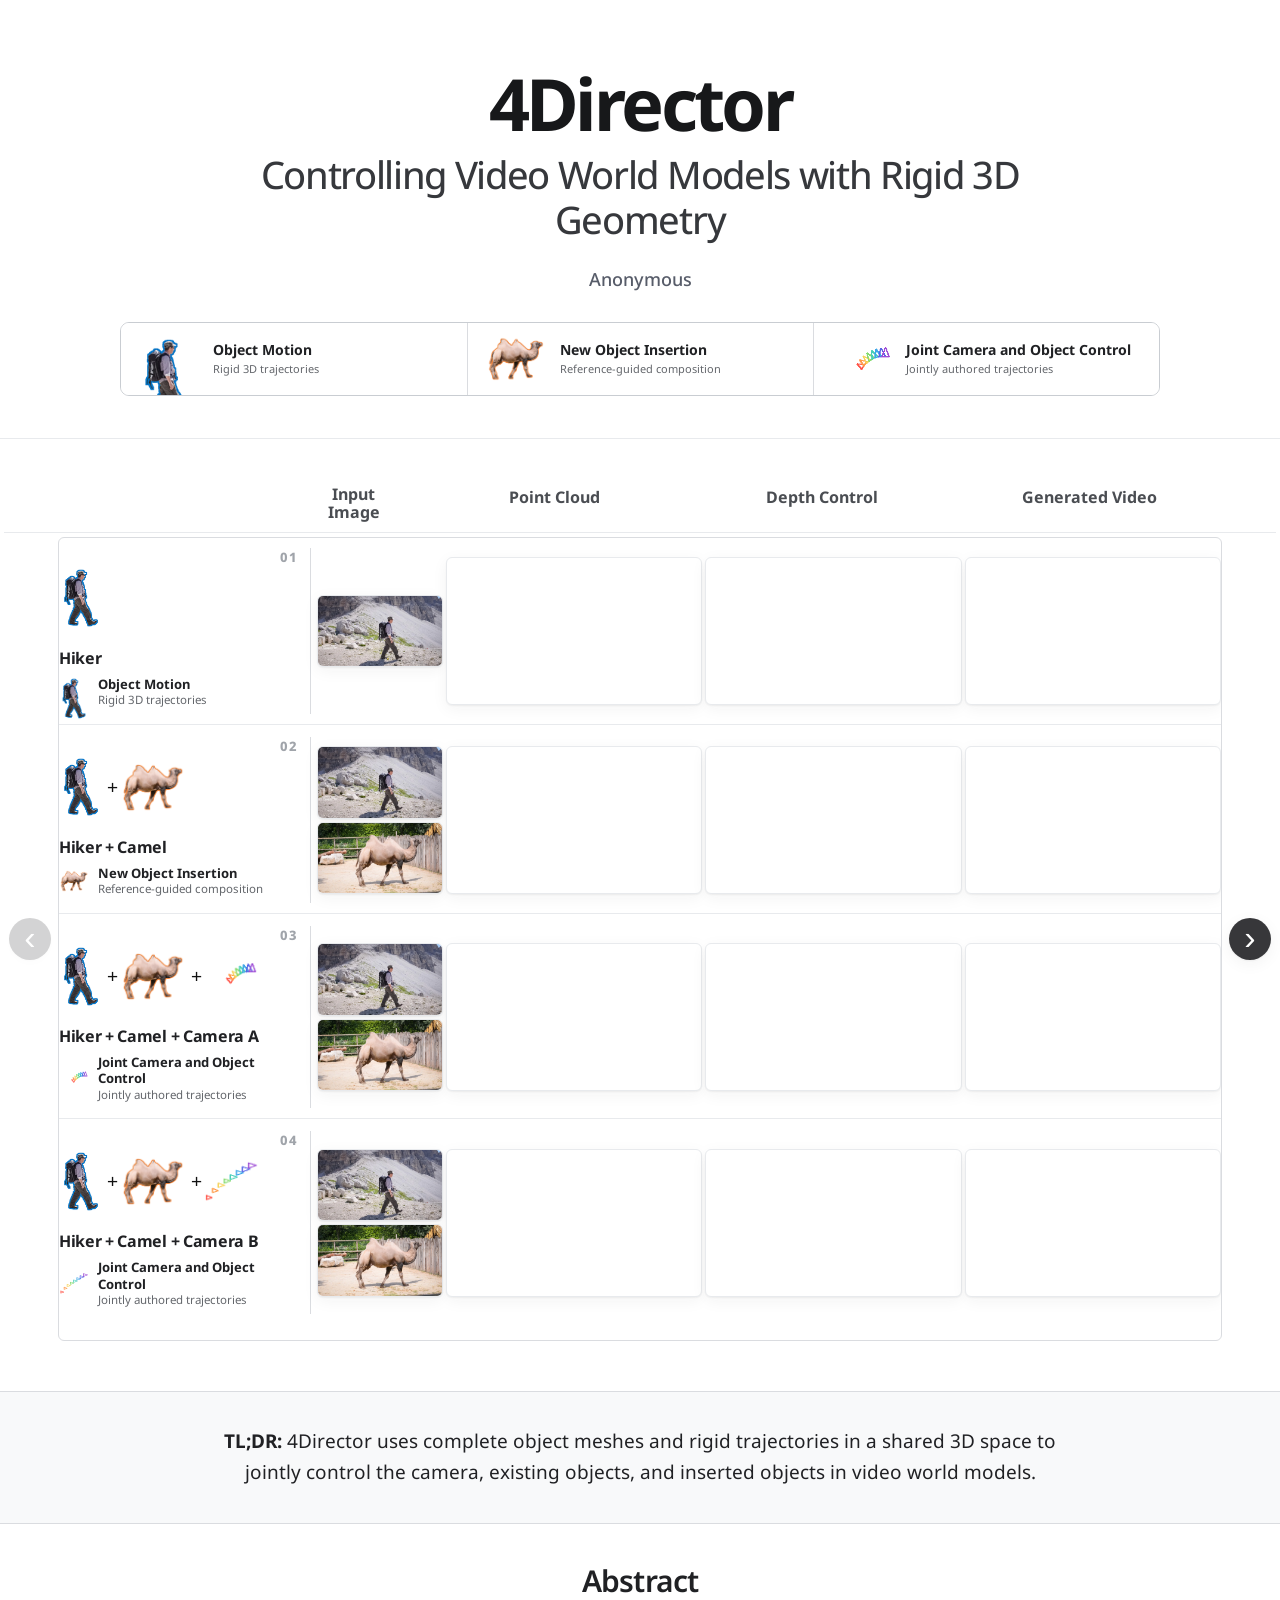
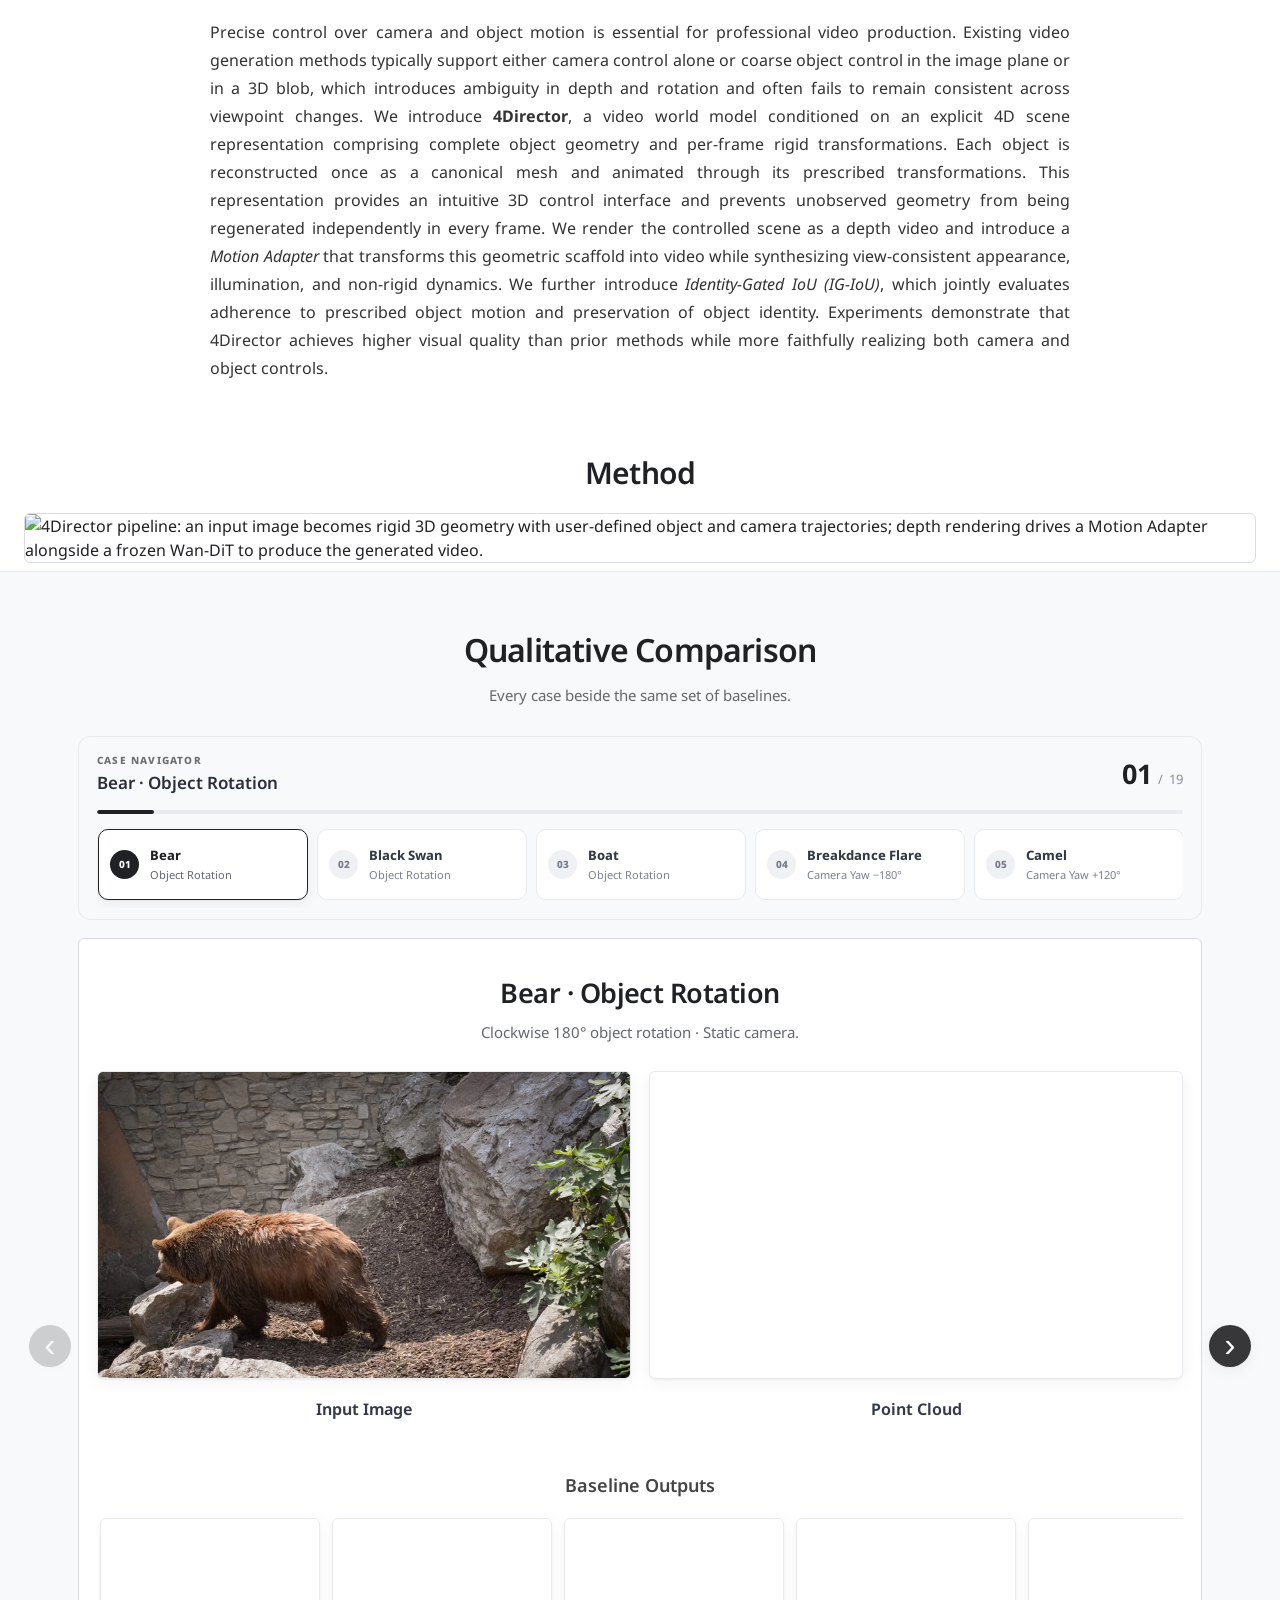
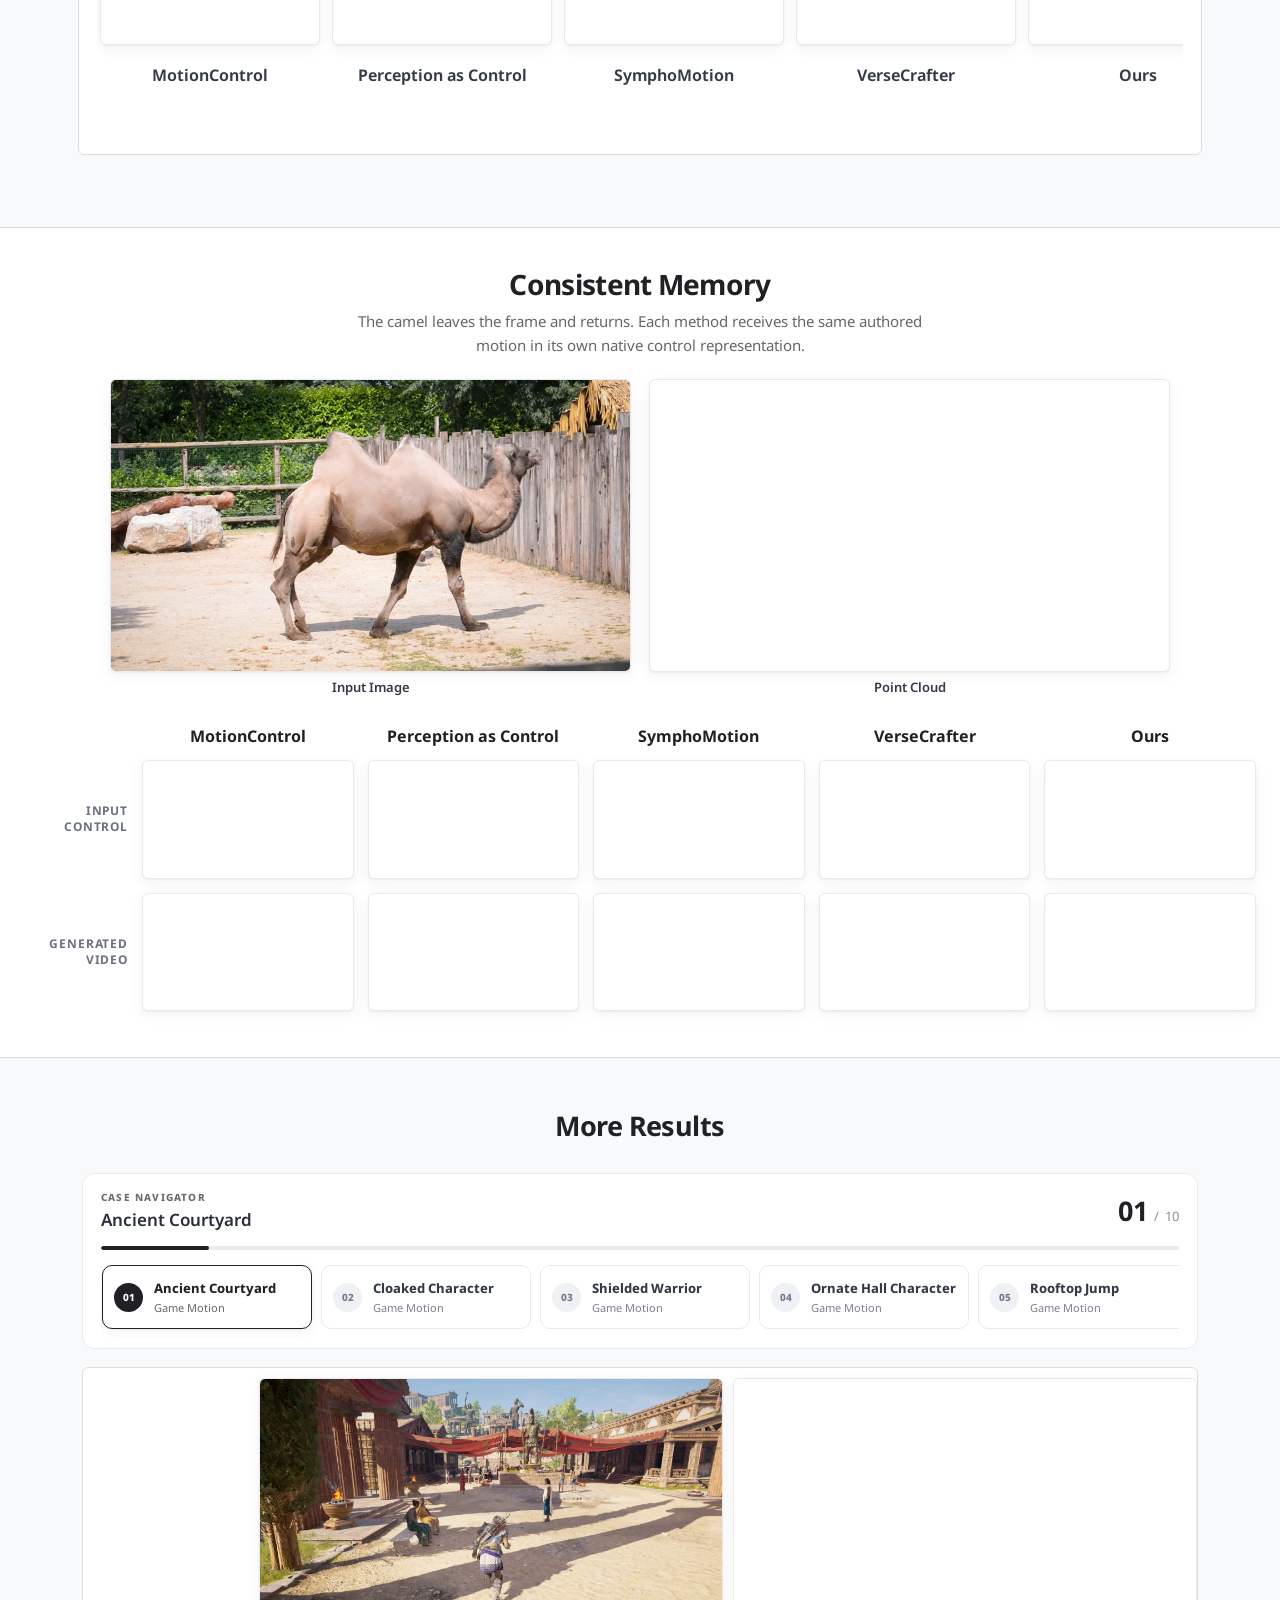
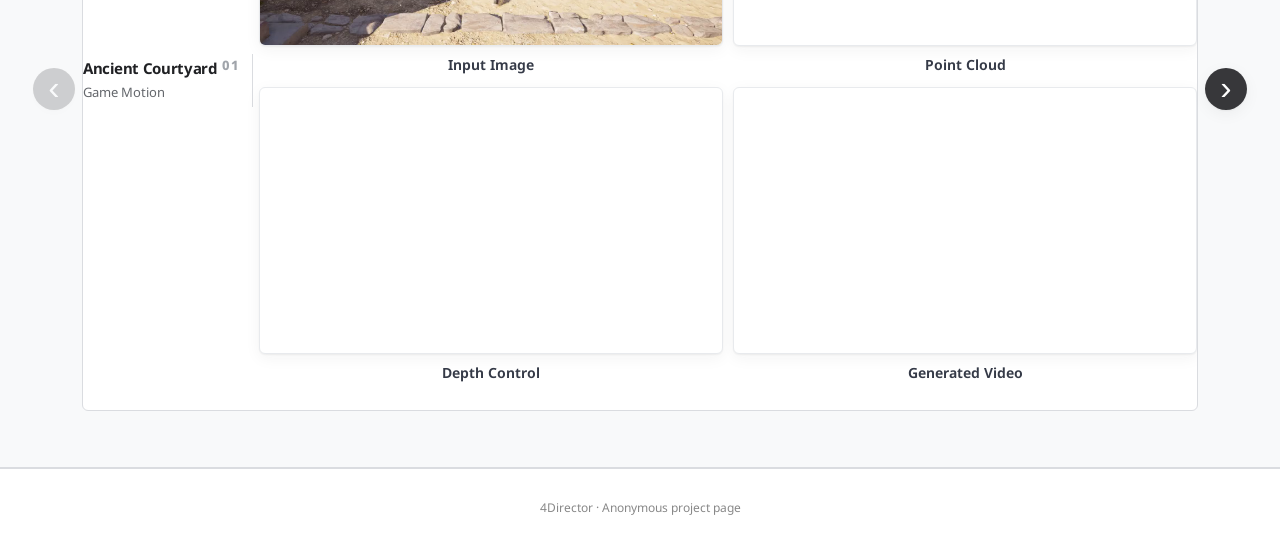
==== commit be8e422f: "Refresh the method figure to pipeline v6. The paper now labels the conditioning branch Motion Adapte" ====
--- a/index.html
+++ b/index.html
@@ -115,7 +115,7 @@
     </div>
     <figure class="pipeline-figure">
       <img
-        src="./assets/pipeline.png?v=20260916-paper"
+        src="./assets/pipeline.png?v=20260918-v6"
         alt="4Director pipeline: an input image becomes rigid 3D geometry with user-defined object and camera trajectories; depth rendering drives a Motion Adapter alongside a frozen Wan-DiT to produce the generated video."
         loading="lazy"
       >
